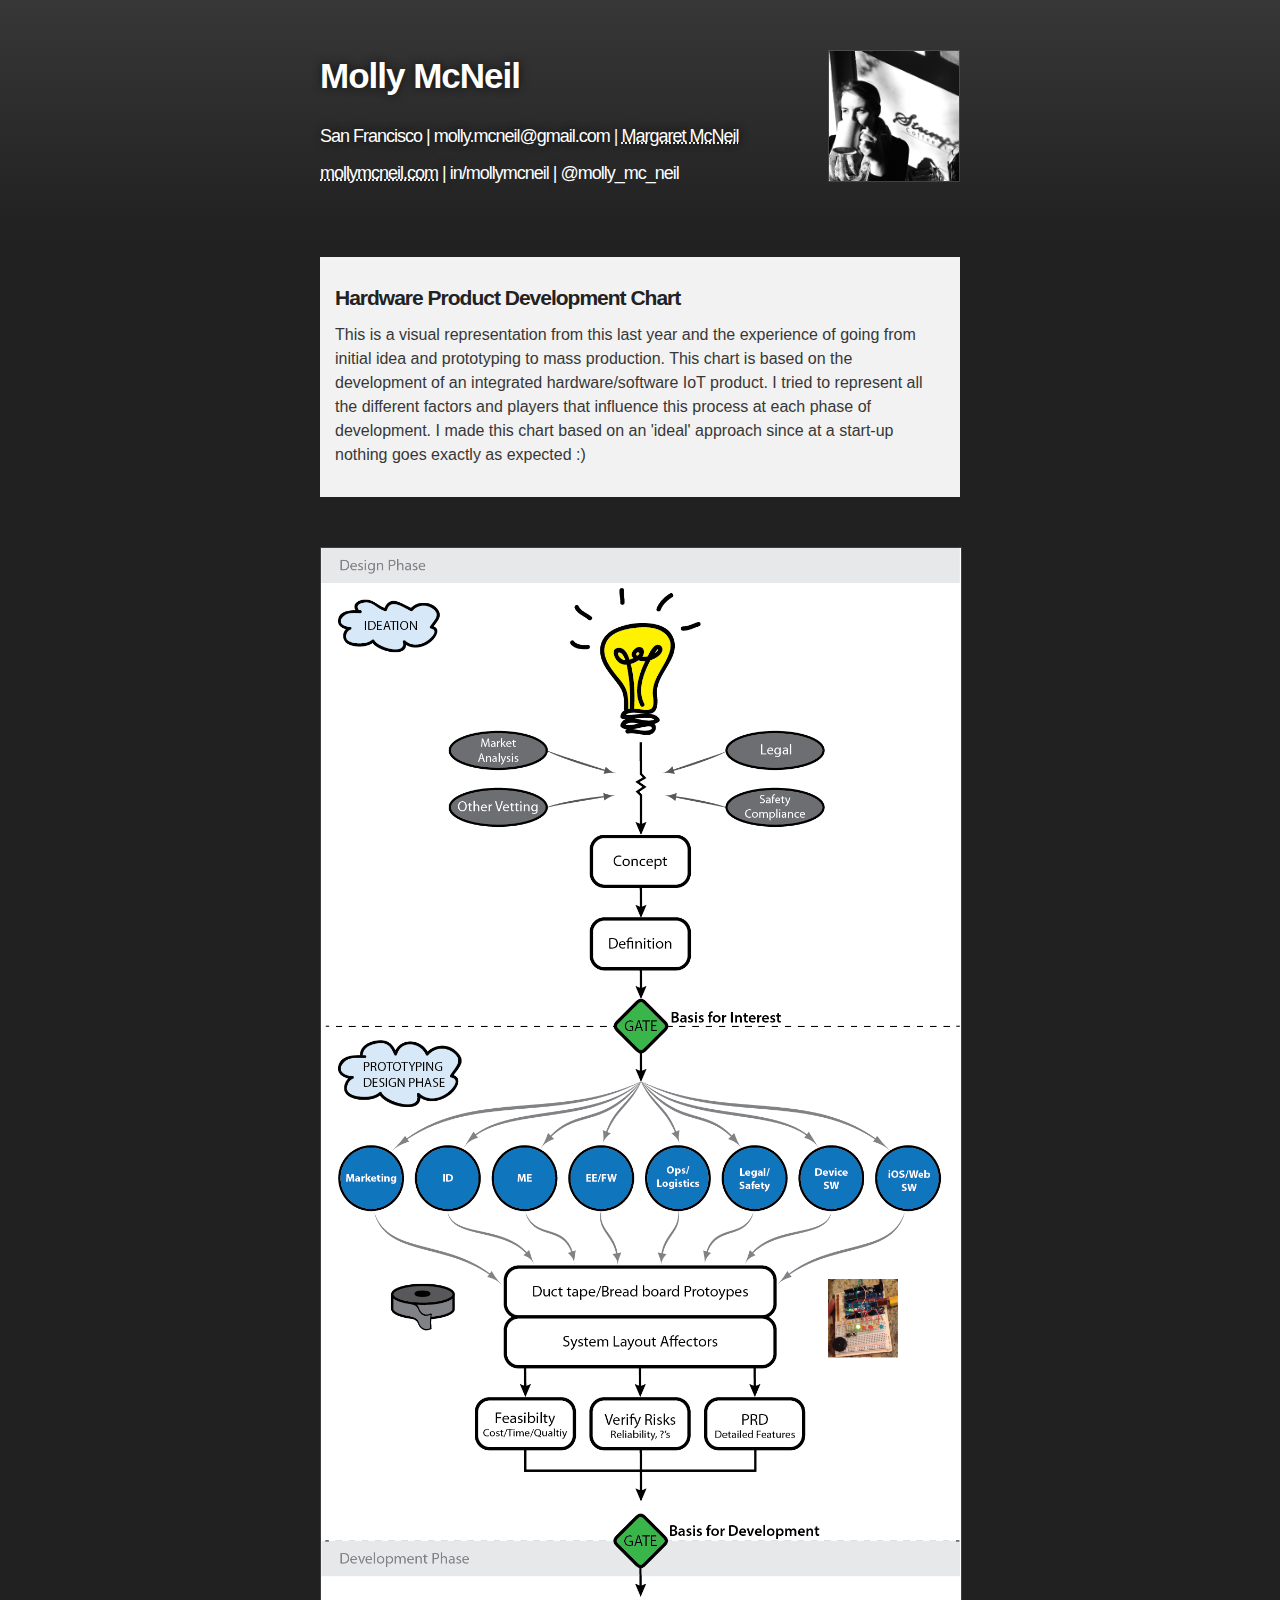
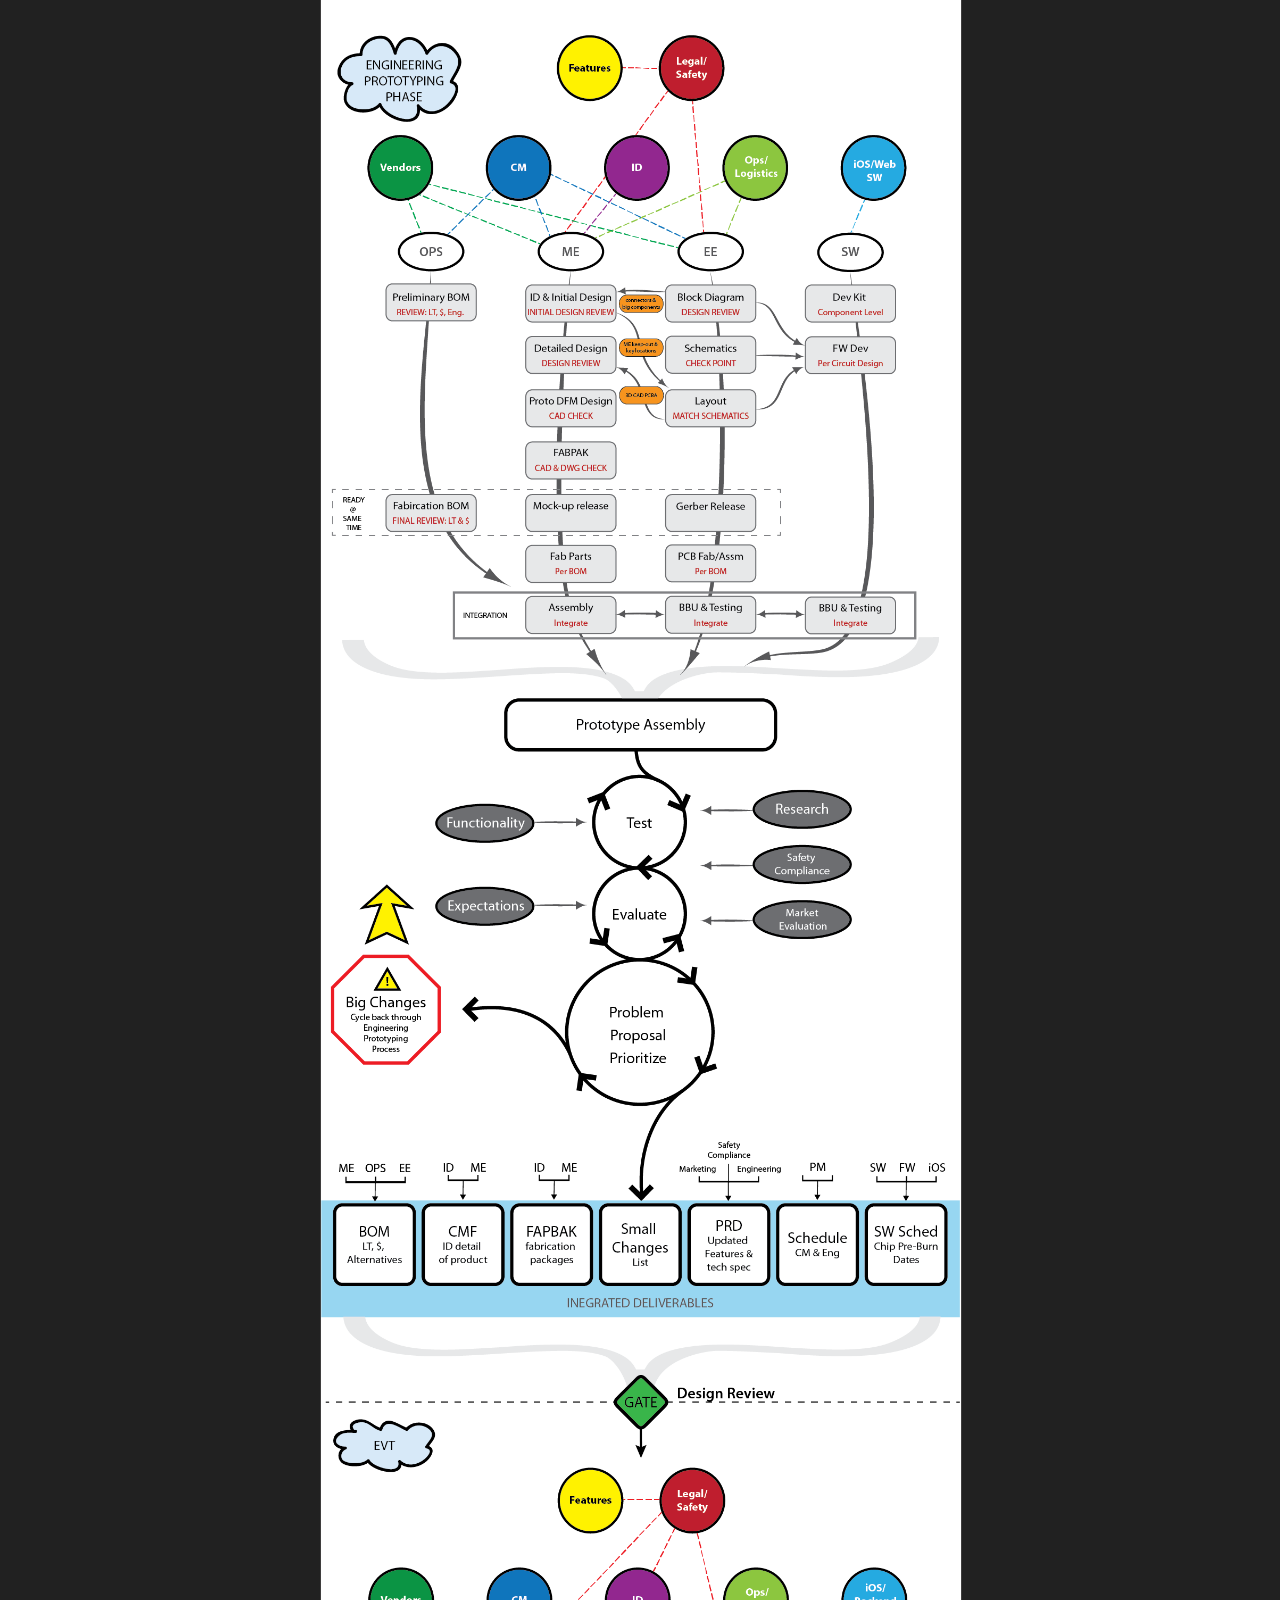
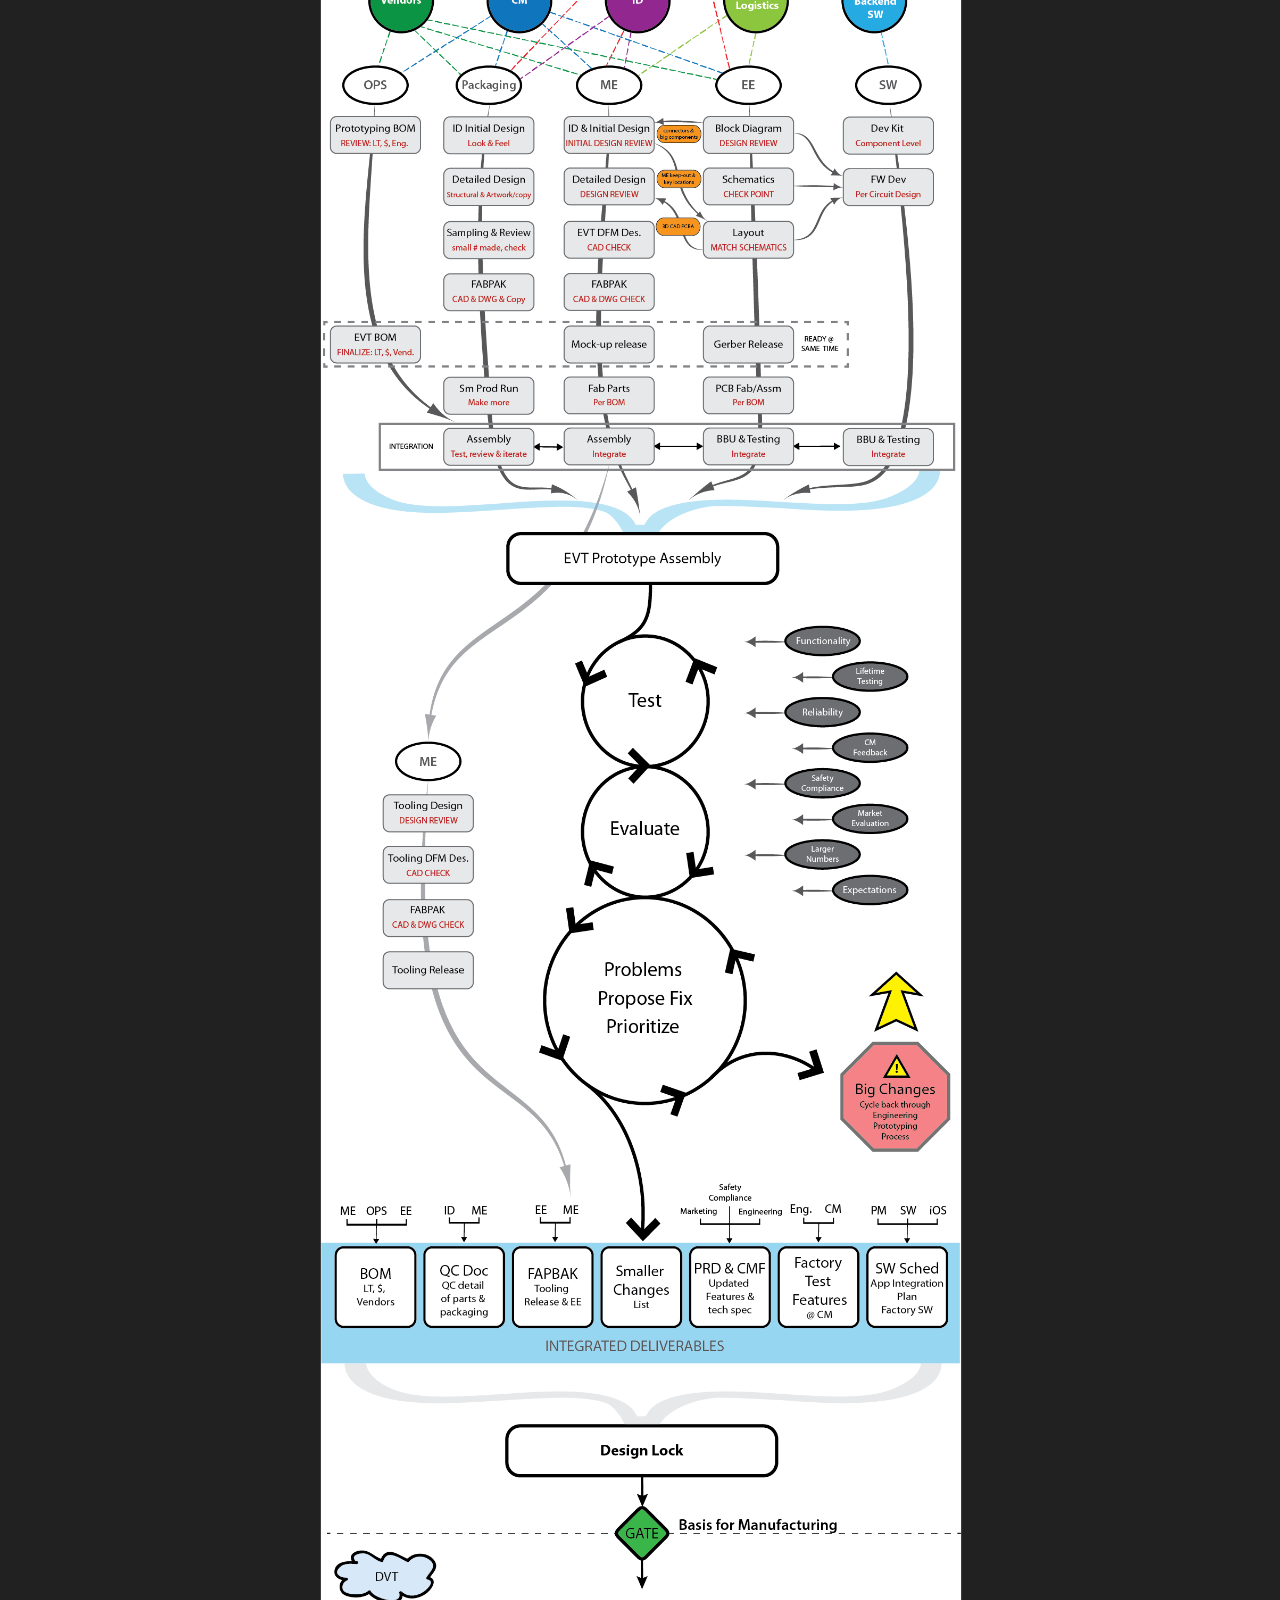
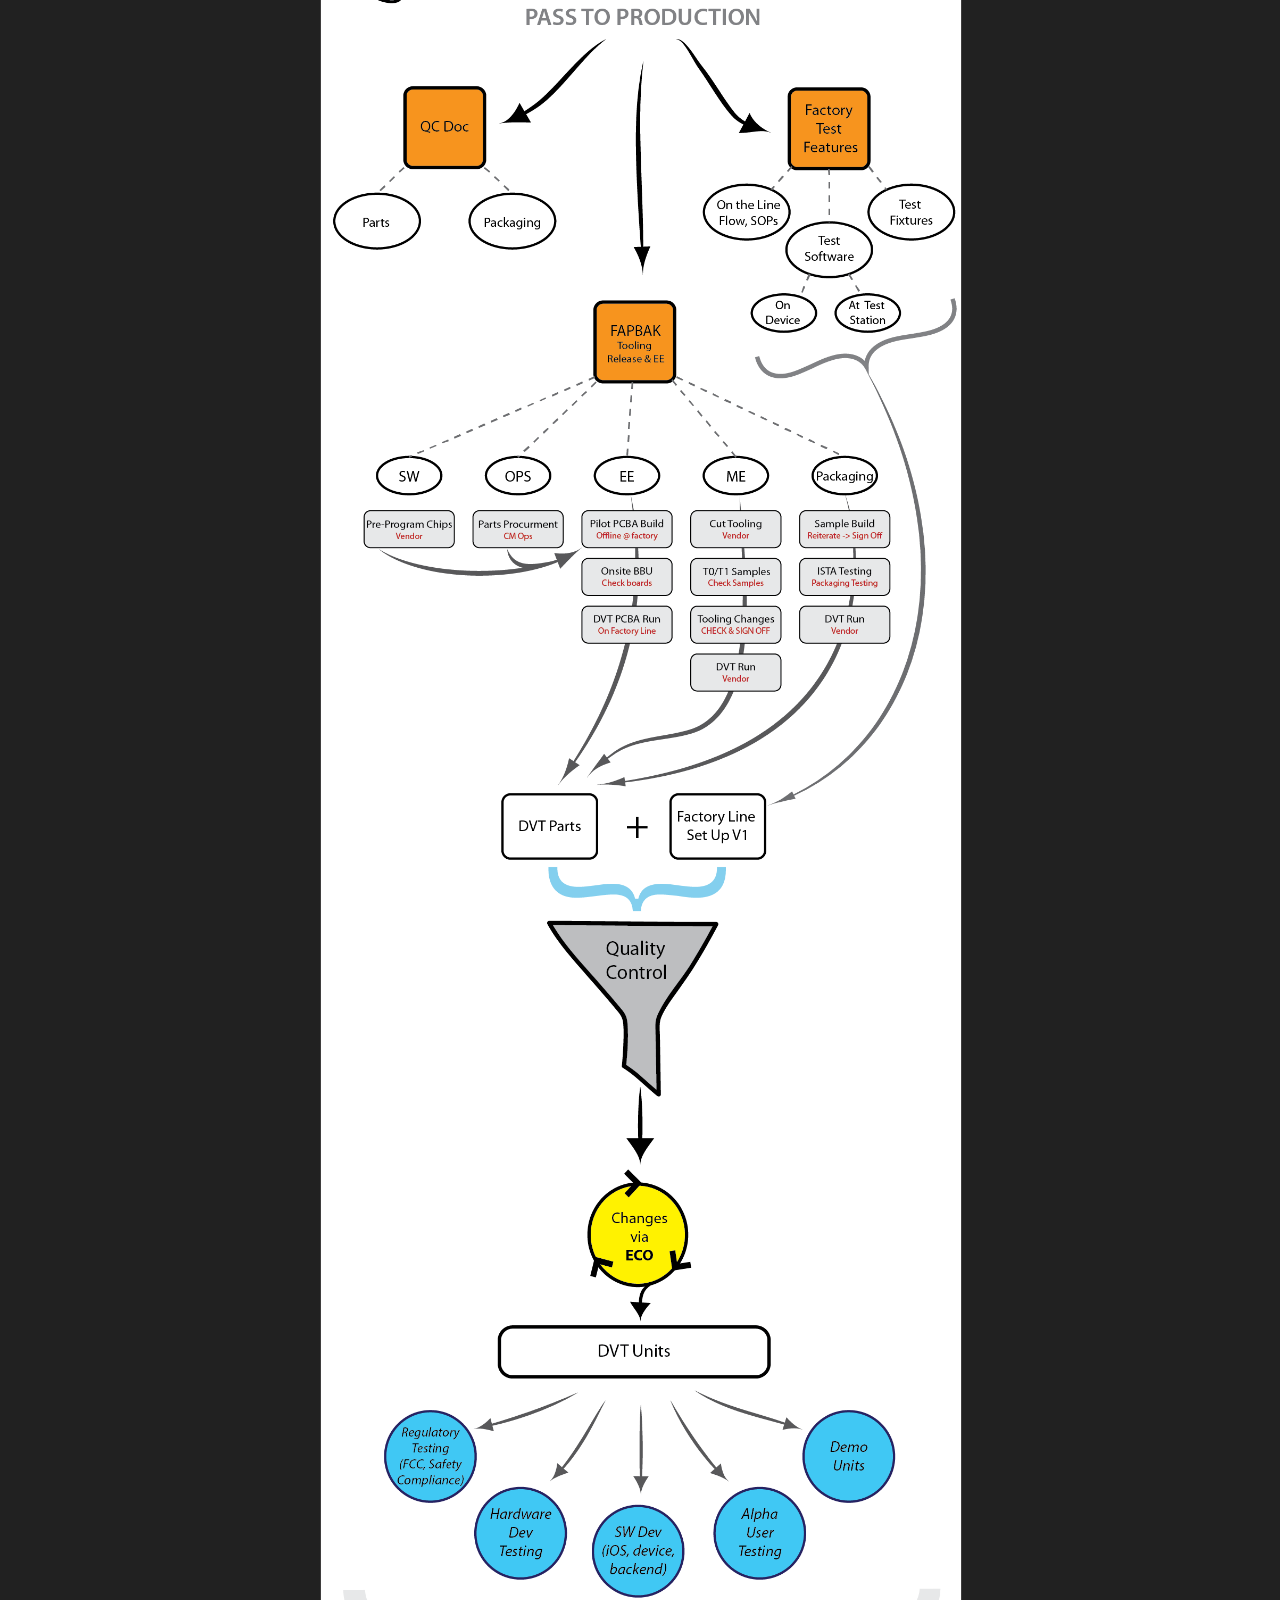
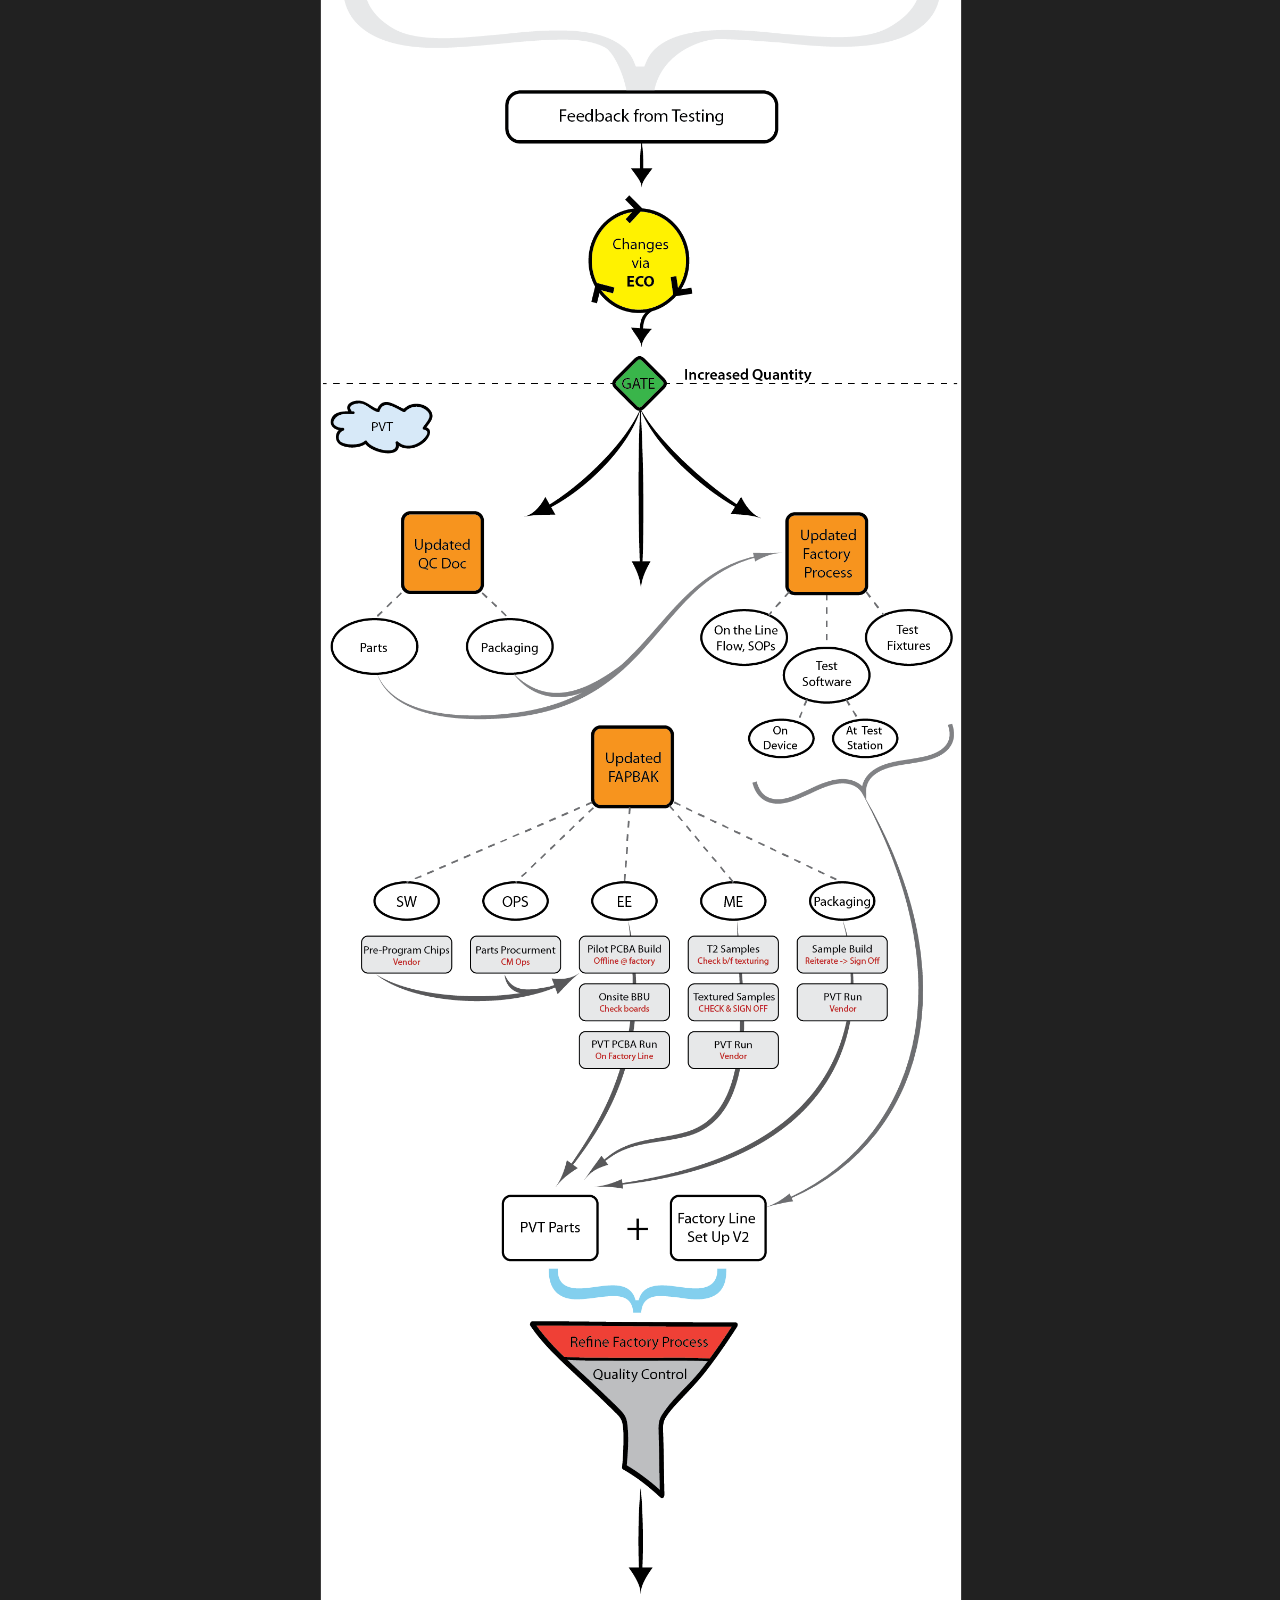
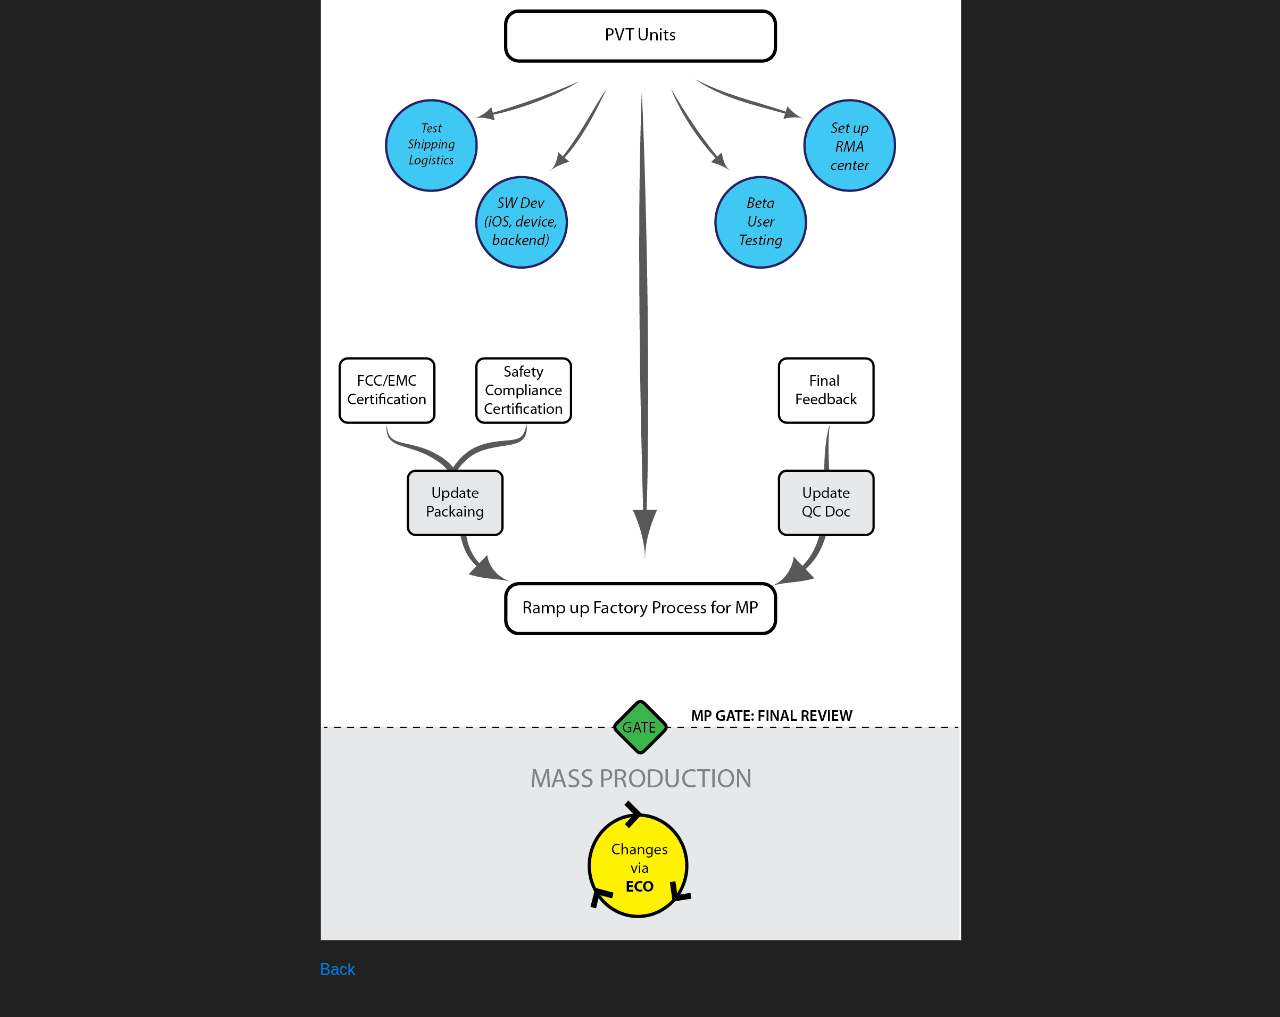
==== flowchart.html @ 9f9ee998 "added flowchart.html" ====
<!DOCTYPE html>
<html>

  <head>
    <meta charset='utf-8'>
    <meta http-equiv="X-UA-Compatible" content="chrome=1">
    <meta name="description" content="Mollymcneil.GitHub.com : My resume">

    <link rel="icon" type="image/ico" href="images/favicon.png"/>

    <link rel="stylesheet" type="text/css" media="screen" href="stylesheets/stylesheet.css">
    <link rel="stylesheet" type="text/css" media="print" href="stylesheets/print.css">

    <title>Molly McNeil</title>
  </head>

  <body>

    <!-- HEADER -->
    <div id="header_wrap" class="outer">
        <header class="inner">
          <img src="images/mollymcneil.png" class=myface height="130">
          <h1 id="project_title">Molly McNeil</h1>
          <h2 id="project_tagline">San Francisco  |  molly.mcneil@gmail.com | <abbr title="Legal Name"> Margaret McNeil</abbr></h2>
          <h2 id="project_tagline" class="secondLine"><abbr title="current page"><a class=headerLinks href="index.html">mollymcneil.com</a></abbr>  | <a class=headerLinks href="https://www.linkedin.com/in/mollymcneil">in/mollymcneil</a> | <a class=headerLinks href="https://twitter.com/Molly_Mc_Neil">@molly_mc_neil</a></h2>

        </header>
    </div>

    <div class=inner>
    	<div class=flowchartintro>
		    <h4>
		    	Hardware Product Development Chart
		    </h4>
		    <p> 
		    	This is a visual representation from this last year and the experience of going from initial idea and prototyping to mass production. This chart is based on the development of an integrated hardware/software IoT product. I tried to represent all the different factors and players that influence this process at each phase of development. I made this chart based on an 'ideal' approach since at a start-up nothing goes exactly as expected :) 
		    </p>
	  	</div>

		
		<img src="images/Hardware_Development_Flow_Chart.png" width="640">
		<p>
			<a class=backbutton href=index.html>Back</a>
		</p>
		
	</div>
	

</body>
</html>
---- stylesheets/stylesheet.css ----
/*******************************************************************************
Slate Theme for GitHub Pages
by Jason Costello, @jsncostello
*******************************************************************************/

@import url(pygment_trac.css);

/*******************************************************************************
MeyerWeb Reset
*******************************************************************************/

html, body, div, span, applet, object, iframe,
h1, h2, h3, h4, h5, h6, p, blockquote, pre,
a, abbr, acronym, address, big, cite, code,
del, dfn, em, img, ins, kbd, q, s, samp,
small, strike, strong, sub, sup, tt, var,
b, u, i, center,
dl, dt, dd, ol, ul, li,
fieldset, form, label, legend,
table, caption, tbody, tfoot, thead, tr, th, td,
article, aside, canvas, details, embed,
figure, figcaption, footer, header, hgroup,
menu, nav, output, ruby, section, summary,
time, mark, audio, video {
  margin: 0;
  padding: 0;
  border: 0;
  font: inherit;
  vertical-align: baseline;
}

/* HTML5 display-role reset for older browsers */
article, aside, details, figcaption, figure,
footer, header, hgroup, menu, nav, section {
  display: block;
}

ol, ul {
  list-style: none;
}

table {
  border-collapse: collapse;
  border-spacing: 0;
}

/*******************************************************************************
Theme Styles
*******************************************************************************/

body {
  box-sizing: border-box;
  color:#373737;
  background: #212121;
  font-size: 16px;
  font-family: 'Myriad Pro', Calibri, Helvetica, Arial, sans-serif;
  line-height: 1.5;
  -webkit-font-smoothing: antialiased;
}

h1, h2, h3, h4, h5, h6 {
  margin: 10px 0;
  font-weight: 700;
  color:#222222;
  font-family: 'Lucida Grande', 'Calibri', Helvetica, Arial, sans-serif;
  letter-spacing: -1px;
}

h1 {
  font-size: 36px;
  font-weight: 700;
}

h2 {
  font-size: 28px;
  background: url('../images/bg_hr.png') repeat-x bottom;

}

h2.secondLine {
  padding-bottom: 10px;
}


h3 {
  font-size: 24px;
  color: rgba(34, 34, 34, 0.6);
  padding-bottom: 10px;
  margin-left: -15px;
}

h4 {
  font-size: 21px;
}

h5 {
  font-size: 14px;
}

h6 {
  font-size: 16px;
}

img.myface {
  float:right;
}

p {
  margin: 10px 0 15px 0;
}

p.backbutton {
  text-align: right;
  

}

p.intro {
  margin: 1.8em 3.4em 3em 1em;
  color: black;

}

footer p {
  color: #f2f2f2;
}

a {
  text-decoration: none;
  color: #007edf;
  text-shadow: none;

  transition: color 0.5s ease;
  transition: text-shadow 0.5s ease;
  -webkit-transition: color 0.5s ease;
  -webkit-transition: text-shadow 0.5s ease;
  -moz-transition: color 0.5s ease;
  -moz-transition: text-shadow 0.5s ease;
  -o-transition: color 0.5s ease;
  -o-transition: text-shadow 0.5s ease;
  -ms-transition: color 0.5s ease;
  -ms-transition: text-shadow 0.5s ease;
}

a:hover, a:focus {text-decoration: underline;}

a.headerLinks {
  color: #fff;
}

em {
  font-style: italic;
}

strong {
  font-weight: bold;
}

img {
  position: relative;
  margin: 0 auto;
  max-width: 739px;
  border: 1px solid rgba(163, 161, 161, 0.23);
}

p img {
  display: inline;
  margin: 0;
  padding: 0;
  vertical-align: middle;
  text-align: center;
  border: none;
}

pre, code {
  width: 100%;
  color: #222;
  background-color: #fff;

  font-family: Monaco, "Bitstream Vera Sans Mono", "Lucida Console", Terminal, monospace;
  font-size: 14px;

  border-radius: 2px;
  -moz-border-radius: 2px;
  -webkit-border-radius: 2px;
}

pre {
  width: 100%;
  padding: 10px;
  box-shadow: 0 0 10px rgba(0,0,0,.1);
  overflow: auto;
}

code {
  padding: 3px;
  margin: 0 3px;
  box-shadow: 0 0 10px rgba(0,0,0,.1);
}

pre code {
  display: block;
  box-shadow: none;
}

blockquote {
  color: #666;
  margin-bottom: 20px;
  padding: 0 0 0 20px;
  border-left: 3px solid #bbb;
}


ul, ol, dl {
  margin-bottom: 15px
}

ul {
  list-style-position: inside;
  list-style: disc;
  padding-left: 20px;
}

ol {
  list-style-position: inside;
  list-style: decimal;
  padding-left: 20px;
}

dl dt {
  font-weight: bold;
}

dl dd {
  padding-left: 20px;
  font-style: italic;
}

dl p {
  padding-left: 20px;
  font-style: italic;
}

hr {
  height: 1px;
  margin-bottom: 5px;
  border: none;
  background: url('../images/bg_hr.png') repeat-x center;
}

table {
  border: 1px solid #373737;
  margin-bottom: 20px;
  text-align: left;
 }

th {
  font-family: 'Lucida Grande', 'Helvetica Neue', Helvetica, Arial, sans-serif;
  padding: 10px;
  background: #373737;
  color: #fff;
 }

td {
  padding: 10px;
  border: 1px solid #373737;
 }

form {
  background: #f2f2f2;
  padding: 20px;
}

/*******************************************************************************
Full-Width Styles
*******************************************************************************/

.outer {
  width: 100%;
}

.inner {
  position: relative;
  max-width: 640px;
  padding: 20px 10px;
  margin: 0 auto;
}

.flowchartintro {
  background-color: #f2f2f2;
  padding: 15px;
  margin-bottom: 50px;
}

#forkme_banner {
  display: block;
  position: absolute;
  top:0;
  right: 10px;
  z-index: 10;
  padding: 10px 50px 10px 10px;
  color: #fff;
  background: url('../images/blacktocat.png') #0090ff no-repeat 95% 50%;
  font-weight: 700;
  box-shadow: 0 0 10px rgba(0,0,0,.5);
  border-bottom-left-radius: 2px;
  border-bottom-right-radius: 2px;
}

#header_wrap {
  background: #212121;
  background: -moz-linear-gradient(top, #373737, #212121);
  background: -webkit-linear-gradient(top, #373737, #212121);
  background: -ms-linear-gradient(top, #373737, #212121);
  background: -o-linear-gradient(top, #373737, #212121);
  background: linear-gradient(top, #373737, #212121);
}

#header_wrap .inner {
  padding: 50px 10px 30px 10px;
}

#project_title {
  margin: 0;
  color: #fff;
  font-size: 35px;
  font-weight: 700;
  text-shadow: #111 0px 0px 10px;
  padding-bottom: 10px;
}

#project_tagline {
  color: #fff;
  font-size: 18px;
  font-weight: 300;
  background: none;
  text-shadow: #111 0px 0px 10px;
}

#downloads {
  position: absolute;
  width: 210px;
  z-index: 10;
  bottom: -40px;
  right: 0;
  height: 70px;
  background: url('../images/icon_download.png') no-repeat 0% 90%;
}

.zip_download_link {
  display: block;
  float: right;
  width: 90px;
  height:70px;
  text-indent: -5000px;
  overflow: hidden;
  background: url(../images/sprite_download.png) no-repeat bottom left;
}

.tar_download_link {
  display: block;
  float: right;
  width: 90px;
  height:70px;
  text-indent: -5000px;
  overflow: hidden;
  background: url(../images/sprite_download.png) no-repeat bottom right;
  margin-left: 10px;
}

.zip_download_link:hover {
  background: url(../images/sprite_download.png) no-repeat top left;
}

.tar_download_link:hover {
  background: url(../images/sprite_download.png) no-repeat top right;
}

#main_content_wrap {
  background: #f2f2f2;
  border-top: 1px solid #111;
  border-bottom: 1px solid #111;
}

#main_content {
  padding-top: 40px;
}

#footer_wrap {
  background: #212121;
}



/*******************************************************************************
Small Device Styles
*******************************************************************************/

@media screen and (max-width: 480px) {
  body {
    font-size:14px;
  }

  #downloads {
    display: none;
  }

  .inner {
    min-width: 320px;
    max-width: 480px;
  }

  #project_title {
  font-size: 32px;
  }

  h1 {
    font-size: 28px;
  }

  h2 {
    font-size: 24px;
  }

  h3 {
    font-size: 21px;
  }

  h4 {
    font-size: 18px;
  }

  h5 {
    font-size: 13px;
  }

  h6 {
    font-size: 12px;
  }

  code, pre {
    min-width: 320px;
    max-width: 480px;
    font-size: 11px;
  }

}
---- stylesheets/print.css ----
/*******************************************************************************
Slate Theme for GitHub Pages
by Jason Costello, @jsncostello
*******************************************************************************/


/*******************************************************************************
MeyerWeb Reset
*******************************************************************************/

html, body, div, span, applet, object, iframe,
h1, h2, h3, h4, h5, h6, p, blockquote, pre,
a, abbr, acronym, address, big, cite, code,
del, dfn, em, img, ins, kbd, q, s, samp,
small, strike, strong, sub, sup, tt, var,
b, u, i, center,
dl, dt, dd, ol, ul, li,
fieldset, form, label, legend,
table, caption, tbody, tfoot, thead, tr, th, td,
article, aside, canvas, details, embed,
figure, figcaption, footer, header, hgroup,
menu, nav, output, ruby, section, summary,
time, mark, audio, video {
  margin: 0;
  padding: 0;
  border: 0;
  font: inherit;
  vertical-align: baseline;
}

/* HTML5 display-role reset for older browsers */
article, aside, details, figcaption, figure,
footer, header, hgroup, menu, nav, section {
  display: block;
}

ol, ul {
  list-style: none;
}

table {
  border-collapse: collapse;
  border-spacing: 0;
}

/*******************************************************************************
Theme Styles
*******************************************************************************/

body {
  box-sizing: border-box;
  color: black;
  font-size: 16px;
  font-family: 'Myriad Pro', Calibri, Helvetica, Arial, sans-serif;
  line-height: 1.5;
  -webkit-font-smoothing: antialiased;
}

h1, h2, h3, h4, h5, h6 {
  margin: 10px 0;
  font-weight: 700;
  color:#222222;
  font-family: 'Lucida Grande', 'Calibri', Helvetica, Arial, sans-serif;
  letter-spacing: -1px;
}

h1 {
  font-size: 36px;
  font-weight: 700;
}

h2 {
  padding-bottom: 0px;
  font-size: 17px;
  margin: 0px 0px;
}

h3 {
  font-size: 18px;
  color: rgba(34, 34, 34, 1);
  padding-bottom: 10px;
  margin-left: -15px;
  text-decoration: underline;
}

h4 {
  font-size: 15px;
}

h5 {
  font-size: 14px;
}

h6 {
  font-size: 16px;
}

p {
  margin: 10px 0 15px 0;
}

p.intro {
  color: black;
  margin: 0px 0px;

}

footer p {
  color: black;
}

a {
  text-decoration: underline;
  text-shadow: none;
  color: black;
}

a:hover, a:focus {text-decoration: underline;}

footer a {
  color: black;
  text-decoration: underline;
}

em {
  font-style: italic;
}

strong {
  font-weight: bold;
}

img {
  position: relative;
  margin: 0 auto;
  max-width: 739px;
  padding: 5px;
  margin: 10px 0 10px 0;

  box-shadow: 0 0 5px #ebebeb;
  -webkit-box-shadow: 0 0 5px #ebebeb;
  -moz-box-shadow: 0 0 5px #ebebeb;
  -o-box-shadow: 0 0 5px #ebebeb;
  -ms-box-shadow: 0 0 5px #ebebeb;
}

img.myface {
  display:none;
}

p img {
  display: inline;
  margin: 0;
  padding: 0;
  vertical-align: middle;
  text-align: center;
  border: none;
}

pre, code {
  width: 100%;
  color: black;
  background-color: #fff;

  font-family: Monaco, "Bitstream Vera Sans Mono", "Lucida Console", Terminal, monospace;
  font-size: 14px;

  border-radius: 2px;
  -moz-border-radius: 2px;
  -webkit-border-radius: 2px;
}

pre {
  width: 100%;
  padding: 10px;
  box-shadow: 0 0 10px rgba(0,0,0,.1);
  overflow: auto;
}

code {
  padding: 3px;
  margin: 0 3px;
  box-shadow: 0 0 10px rgba(0,0,0,.1);
}

pre code {
  display: block;
  box-shadow: none;
}

blockquote {
  color: #666;
  margin-bottom: 20px;
  padding: 0 0 0 20px;
  border-left: 3px solid #bbb;
}


ul, ol, dl {
  margin-bottom: 15px
}

ul {
  list-style-position: inside;
  list-style: disc;
  padding-left: 20px;
}

ol {
  list-style-position: inside;
  list-style: decimal;
  padding-left: 20px;
}

dl dt {
  font-weight: bold;
}

dl dd {
  padding-left: 20px;
  font-style: italic;
}

dl p {
  padding-left: 20px;
  font-style: italic;
}

hr {
  height: 1px;
  margin-bottom: 5px;
  border: none;
}

table {
  border: 1px solid #373737;
  margin-bottom: 20px;
  text-align: left;
 }

th {
  font-family: 'Lucida Grande', 'Helvetica Neue', Helvetica, Arial, sans-serif;
  padding: 10px;
  color: #fff;
 }

td {
  padding: 10px;
  border: 1px solid #373737;
 }

form {
  padding: 20px;
}

a#forkme_banner {
	display: none;
}

/*******************************************************************************
Full-Width Styles
*******************************************************************************/

.outer {
  width: 100%;
}

.inner {
  position: relative;
  max-width: 640px;
  padding: 20px 10px;
  margin: 0 auto;
}


#header_wrap .inner {
  padding: 0px 10px 0px 10px;
}

#project_title {
  margin: 0;
  font-size: 35px;
  font-weight: 700;
}

#project_tagline {
  font-size: 13px;
  font-weight: 300;
  background: none;
}

#downloads {
  position: absolute;
  width: 210px;
  z-index: 10;
  bottom: -40px;
  right: 0;
  height: 70px;
}

.zip_download_link {
  display: block;
  float: right;
  width: 90px;
  height:70px;
  text-indent: -5000px;
  overflow: hidden;
}

.tar_download_link {
  display: block;
  float: right;
  width: 90px;
  height:70px;
  text-indent: -5000px;
  overflow: hidden;
  margin-left: 10px;
}



#main_content {
  padding-top: 40px;
}

footer.inner{
	display:none;

}



/*******************************************************************************
Small Device Styles
*******************************************************************************/

@media screen and (max-width: 480px) {
  body {
    font-size:14px;
  }

  #downloads {
    display: none;
  }

  .inner {
    min-width: 320px;
    max-width: 480px;
  }

  #project_title {
  font-size: 32px;
  }

  h1 {
    font-size: 28px;
  }

  h2 {
    font-size: 24px;
  }

  h3 {
    font-size: 21px;
  }

  h4 {
    font-size: 18px;
  }

  h5 {
    font-size: 13px;
  }

  h6 {
    font-size: 12px;
  }

  code, pre {
    min-width: 320px;
    max-width: 480px;
    font-size: 11px;
  }

}
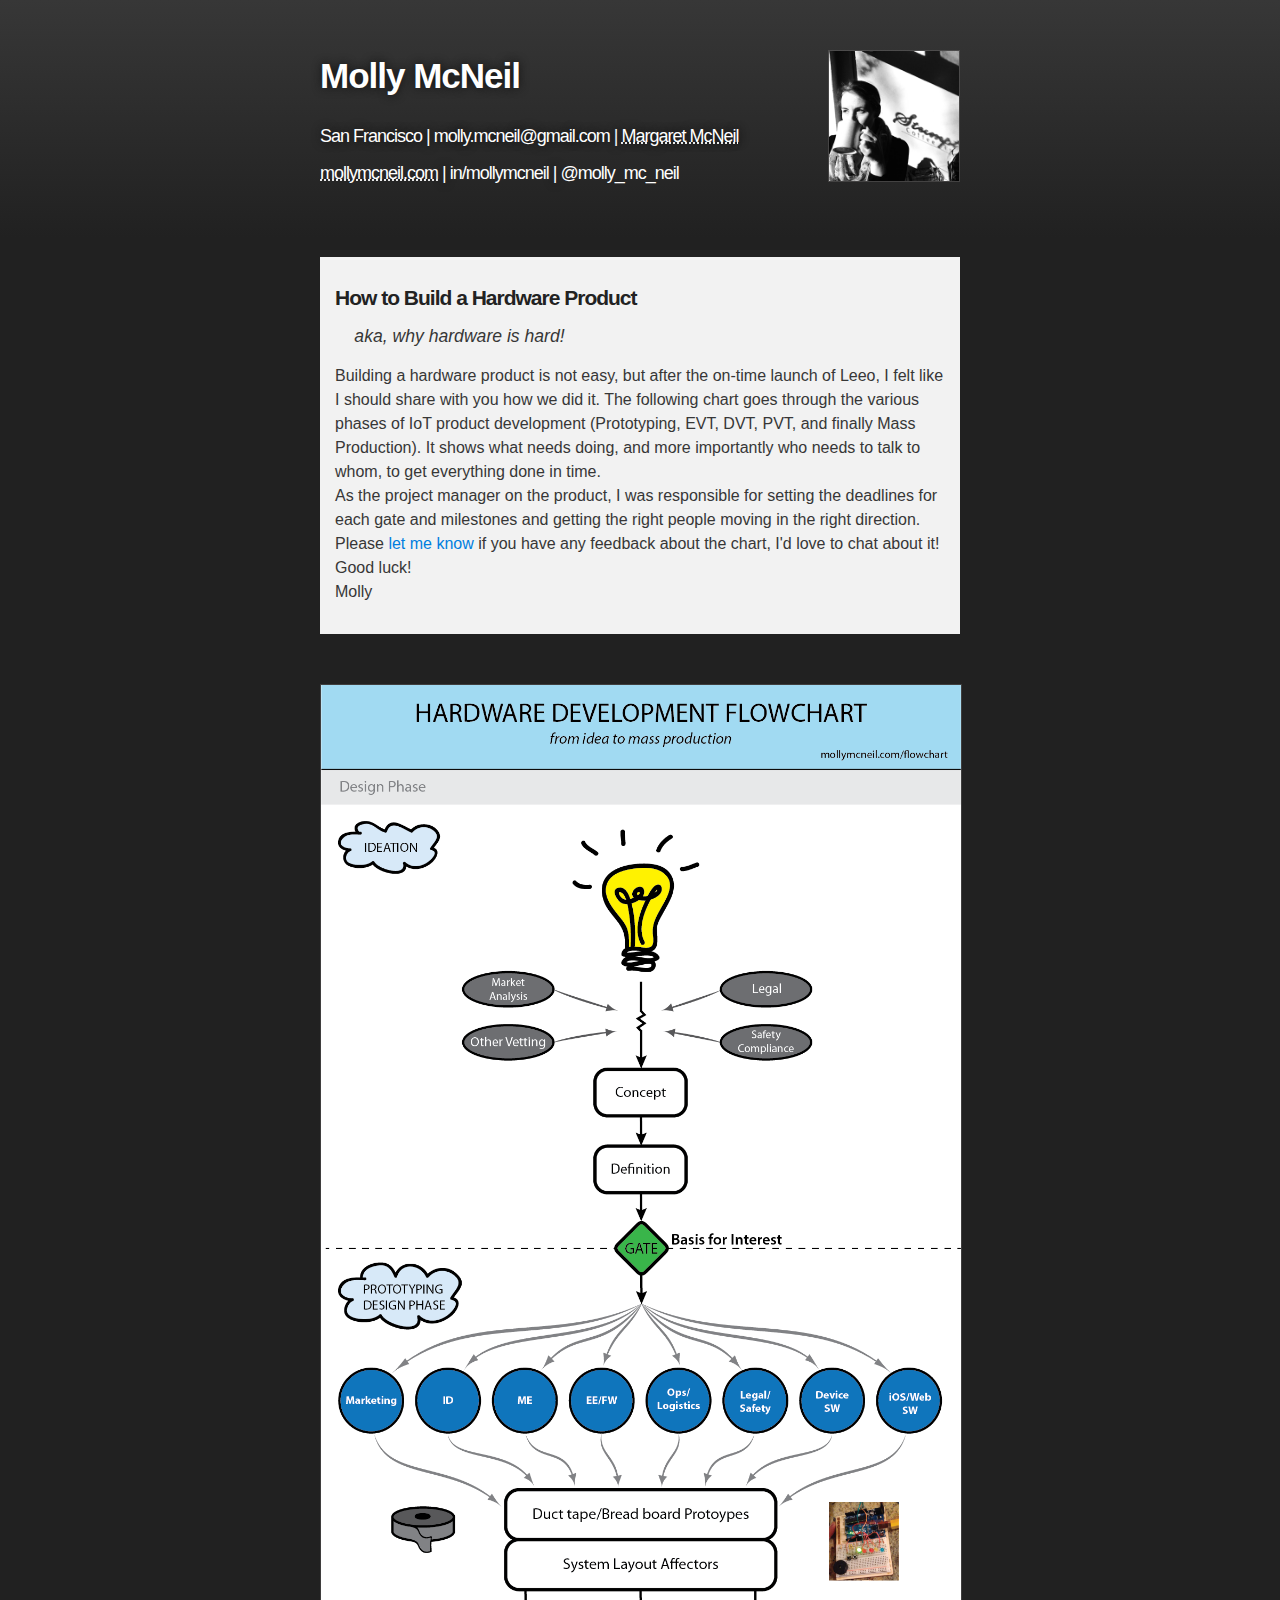
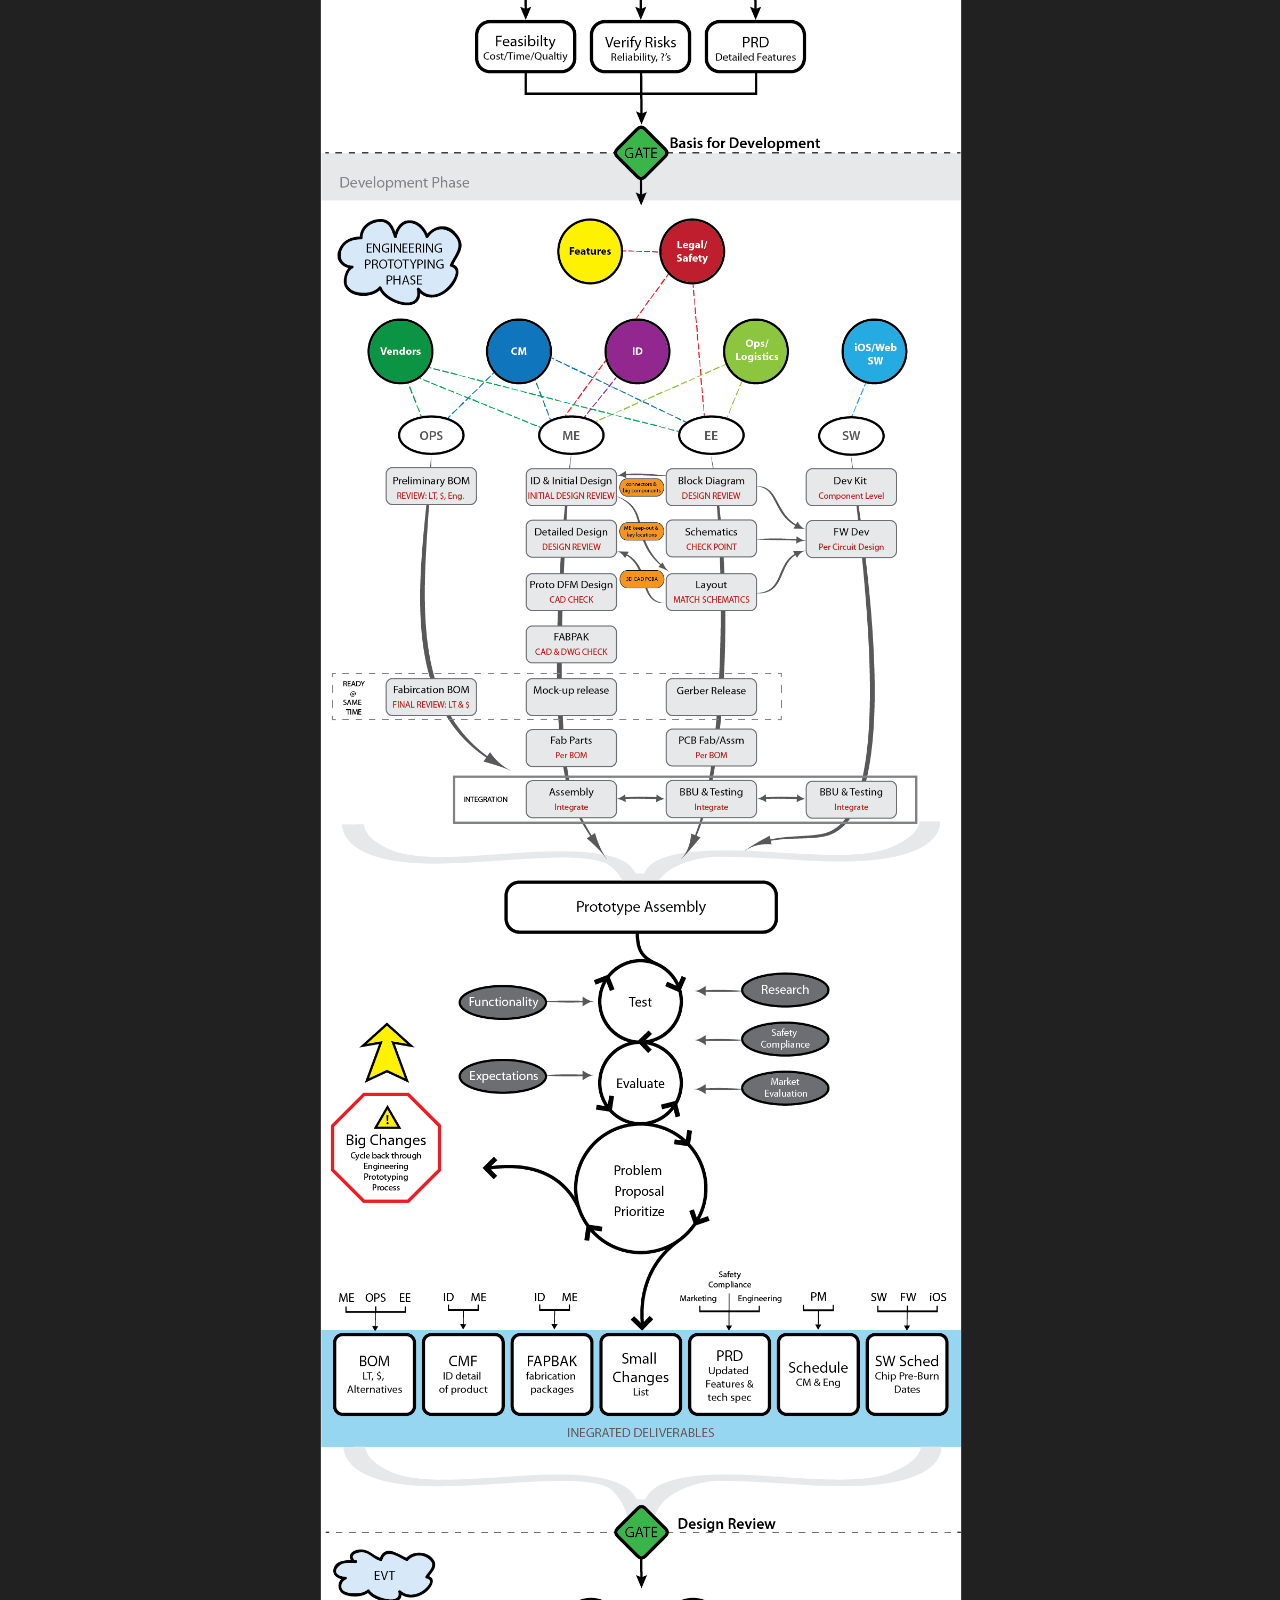
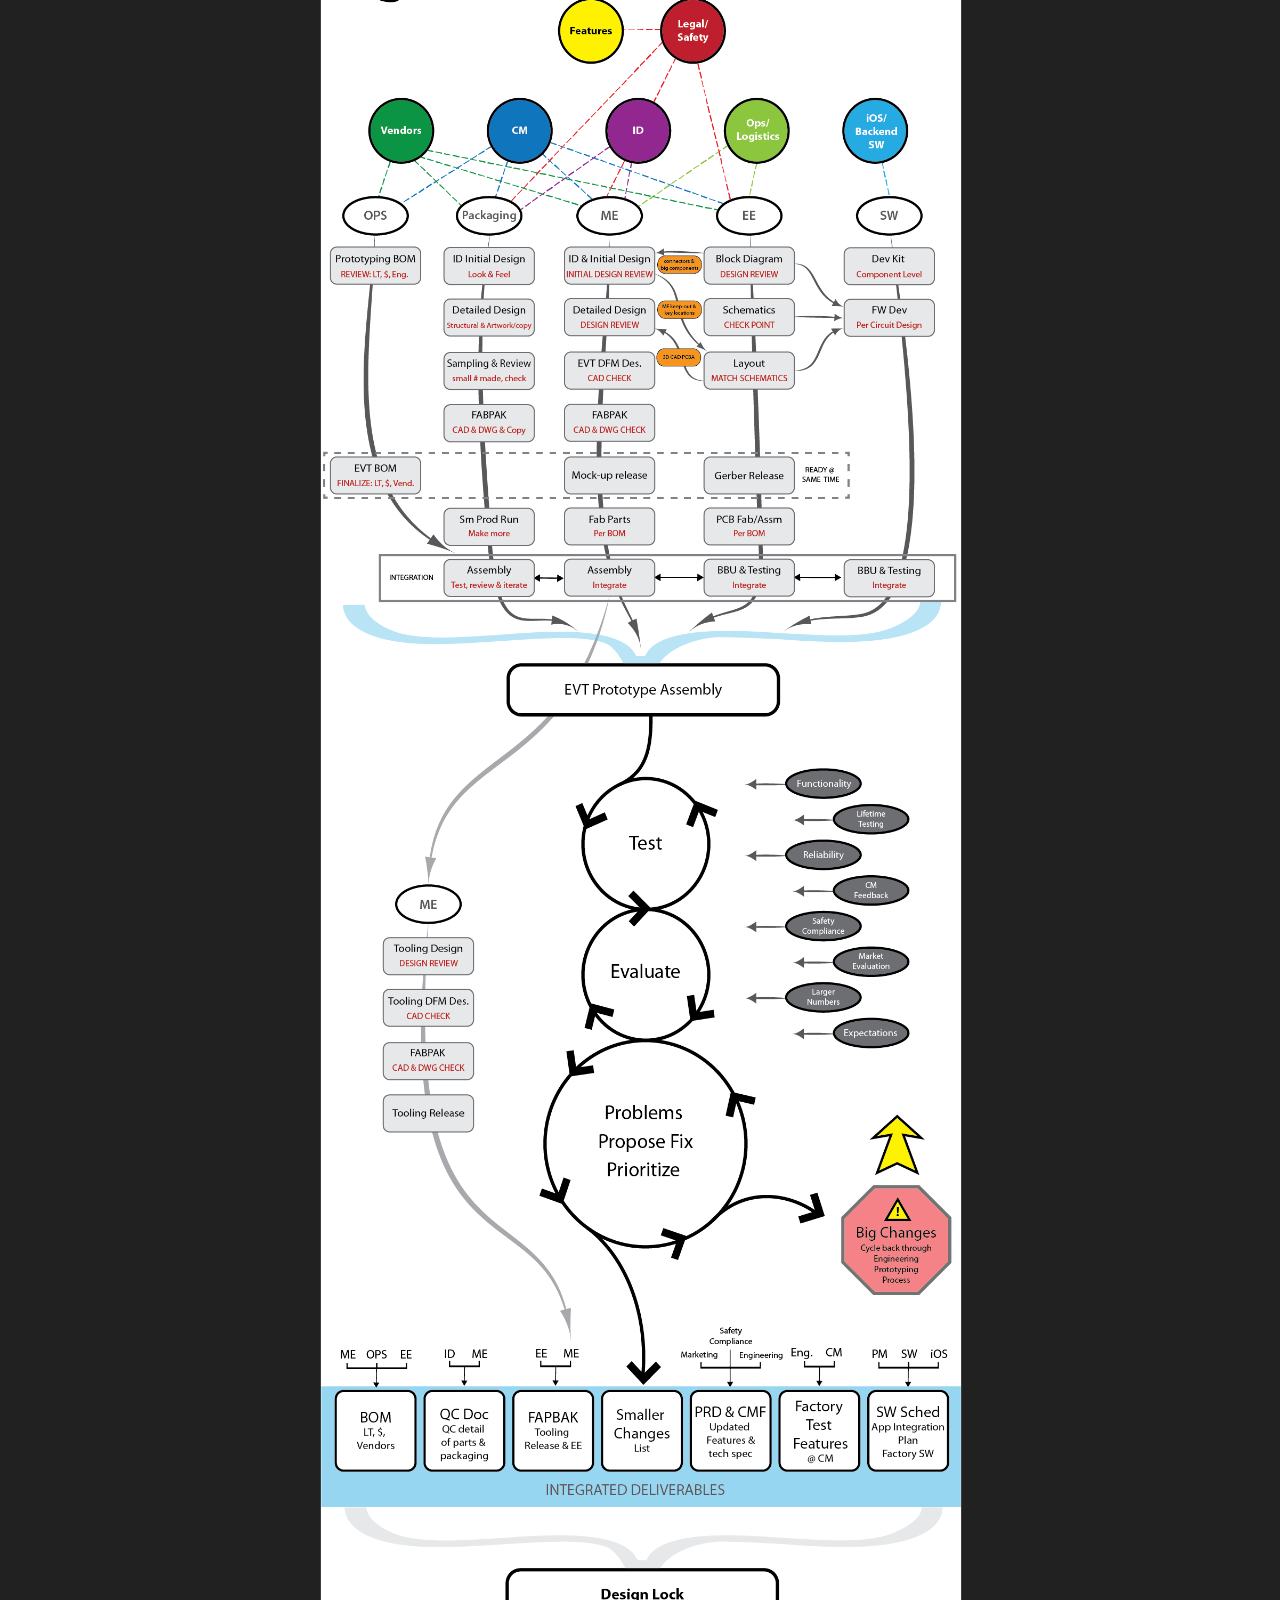
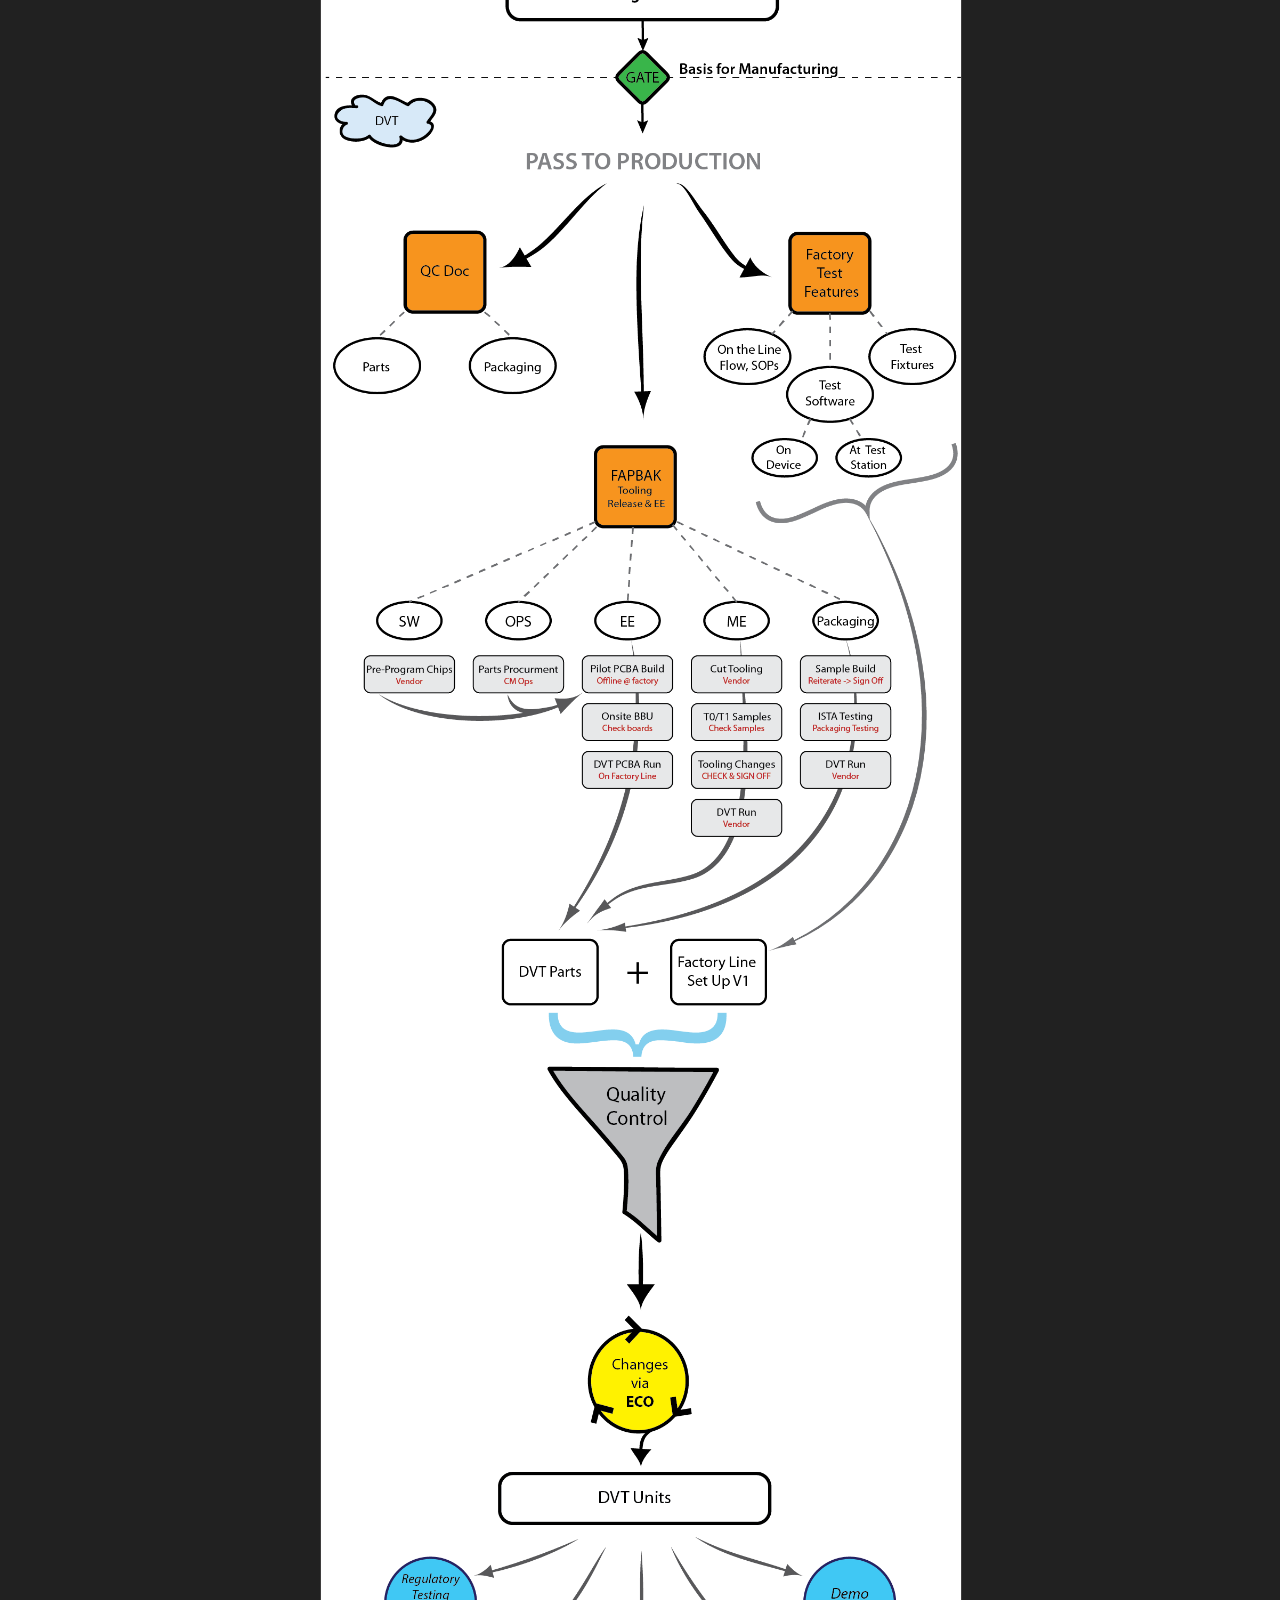
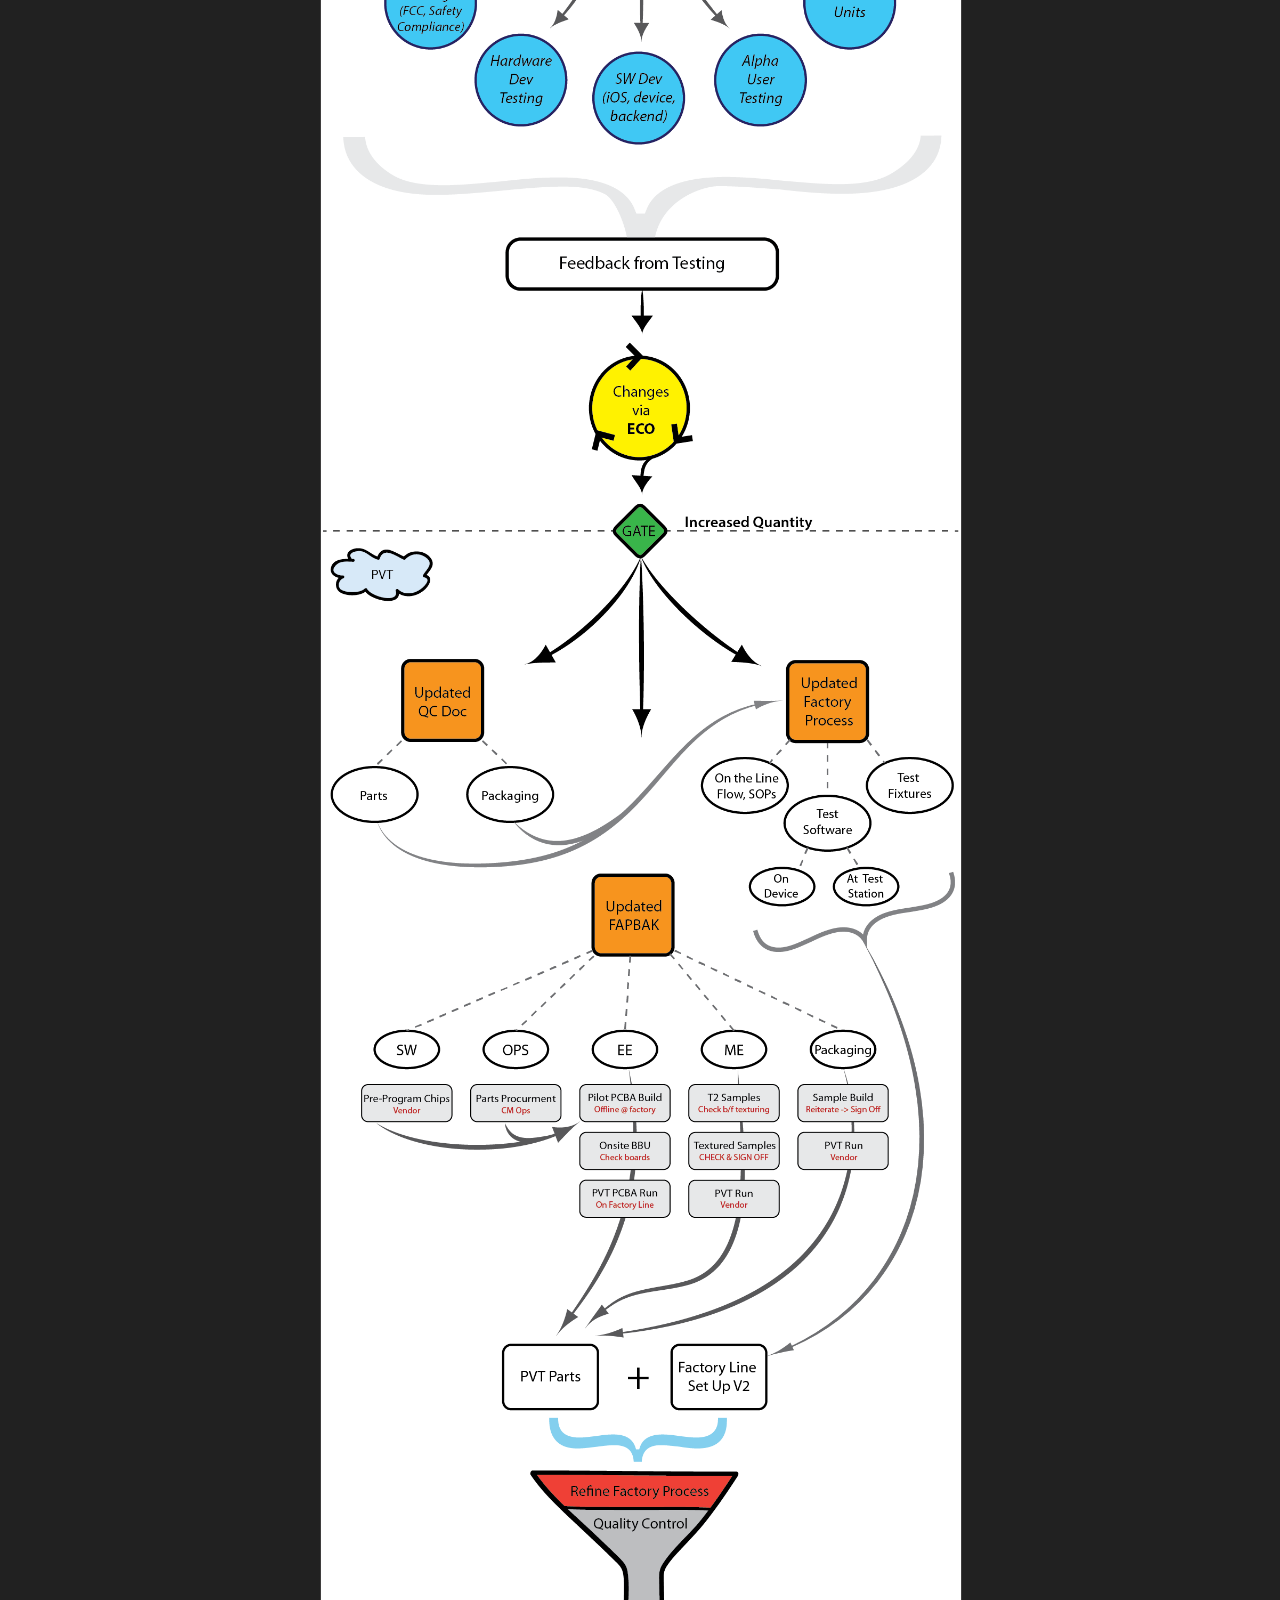
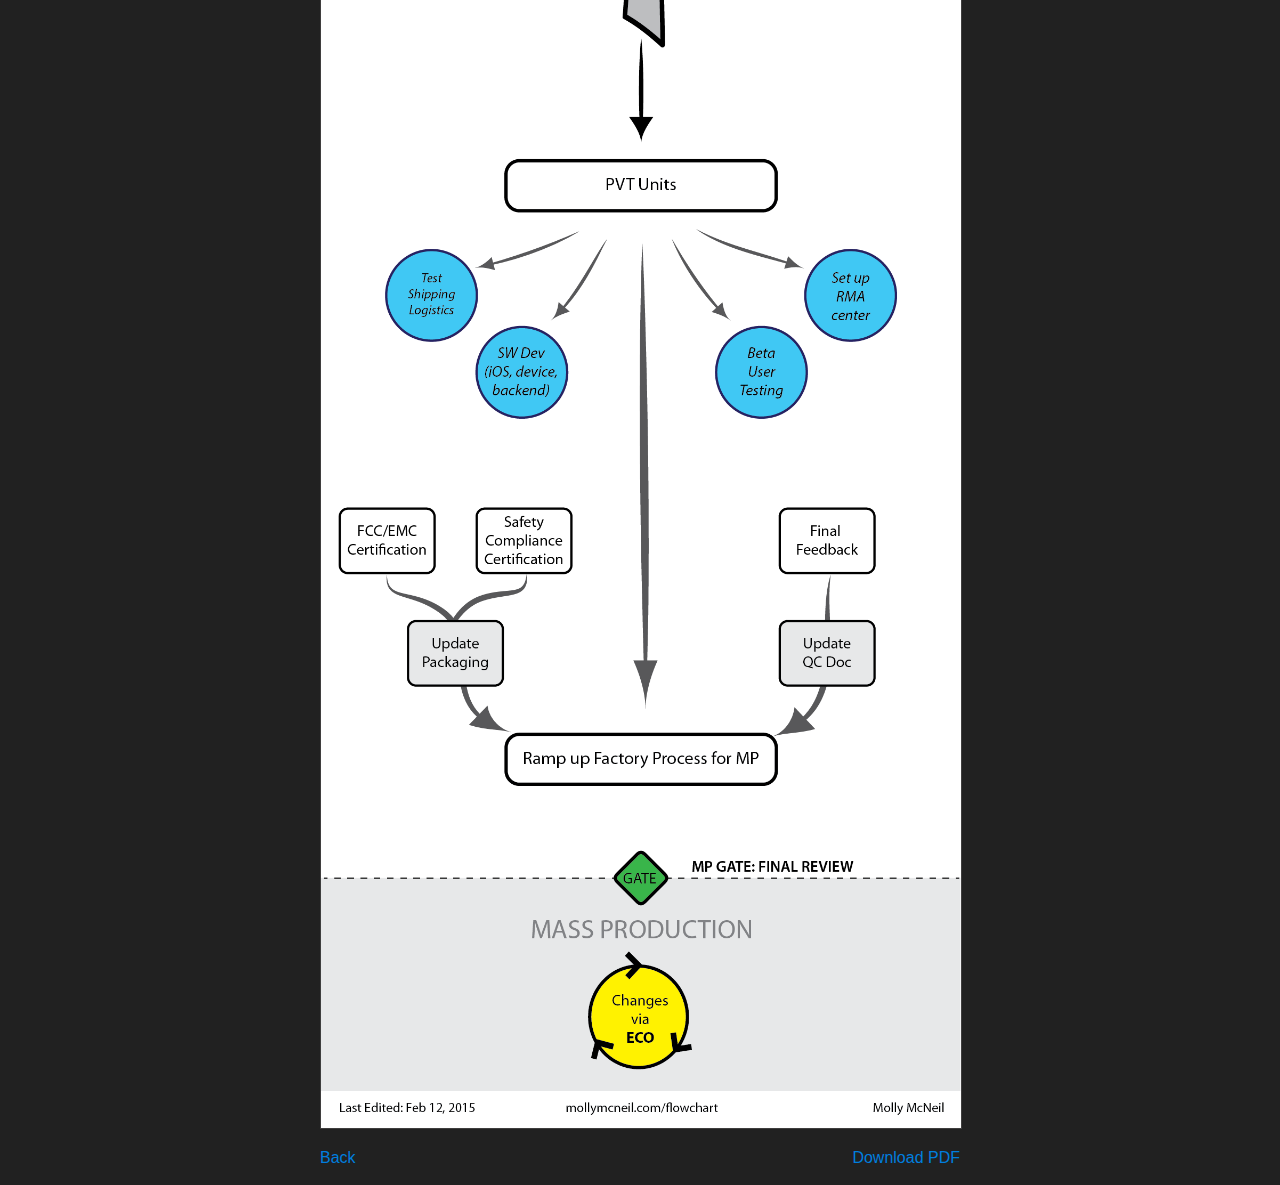
==== commit 4a438b6a: "edited image for flowshart" ====
--- a/flowchart.html
+++ b/flowchart.html
@@ -30,18 +30,33 @@
     <div class=inner>
     	<div class=flowchartintro>
 		    <h4>
-		    	Hardware Product Development Chart
+		    	How to Build a Hardware Product
 		    </h4>
+        <p class=subtitle>
+          <em>
+          aka, why hardware is hard!
+          </em>
+        </p>
 		    <p> 
-		    	This is a visual representation from this last year and the experience of going from initial idea and prototyping to mass production. This chart is based on the development of an integrated hardware/software IoT product. I tried to represent all the different factors and players that influence this process at each phase of development. I made this chart based on an 'ideal' approach since at a start-up nothing goes exactly as expected :) 
+		    	Building a hardware product is not easy, but after the on-time launch of Leeo, I felt like I should share with you how we did it. The following chart goes through the various phases of IoT product development (Prototyping, EVT, DVT, PVT, and finally Mass Production). It shows what needs doing, and more importantly who needs to talk to whom, to get everything done in time.
+          <br>
+          As the project manager on the product, I was responsible for setting the deadlines for each gate and milestones and getting the right people moving in the right direction. Please <a href="https://twitter.com/Molly_Mc_Neil">let me know</a> if you have any feedback about the chart, I'd love to chat about it!
+          <br>
+          Good luck!
+          <br>
+          Molly
 		    </p>
 	  	</div>
 
 		
-		<img src="images/Hardware_Development_Flow_Chart.png" width="640">
-		<p>
-			<a class=backbutton href=index.html>Back</a>
+		<img src="images/Hardware_Development_Flowchart.png" width="640">
+		<p style="float:left">
+			<a class=backbutton href="/">Back</a>
 		</p>
+
+    <p style="float:right">
+      <a href="/images/Hardware_Development_Flowchart.pdf" download>Download PDF<a>
+    </p>
 		
 	</div>
 	
--- a/stylesheets/stylesheet.css
+++ b/stylesheets/stylesheet.css
@@ -121,6 +121,11 @@
 
 }
 
+p.subtitle {
+  margin-left: 1.1em;
+  font-size: 1.1em;
+}
+
 footer p {
   color: #f2f2f2;
 }
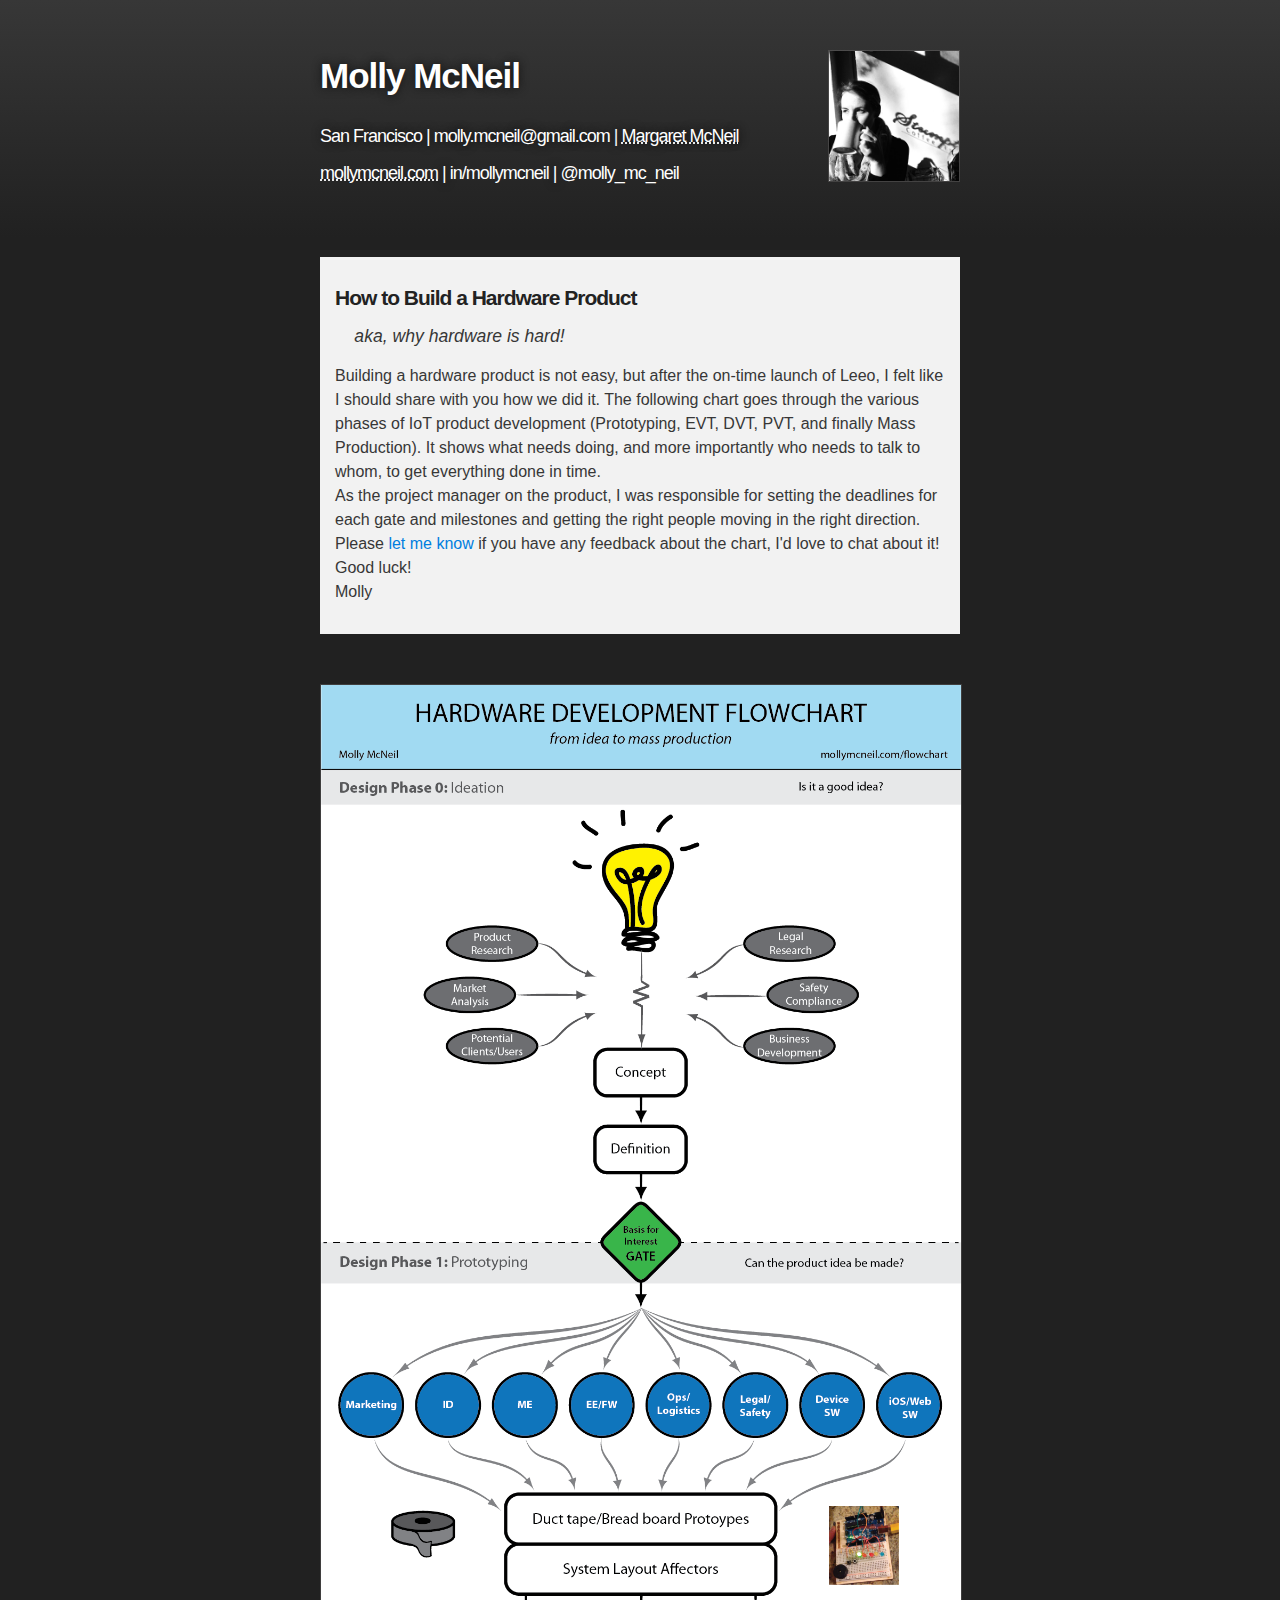
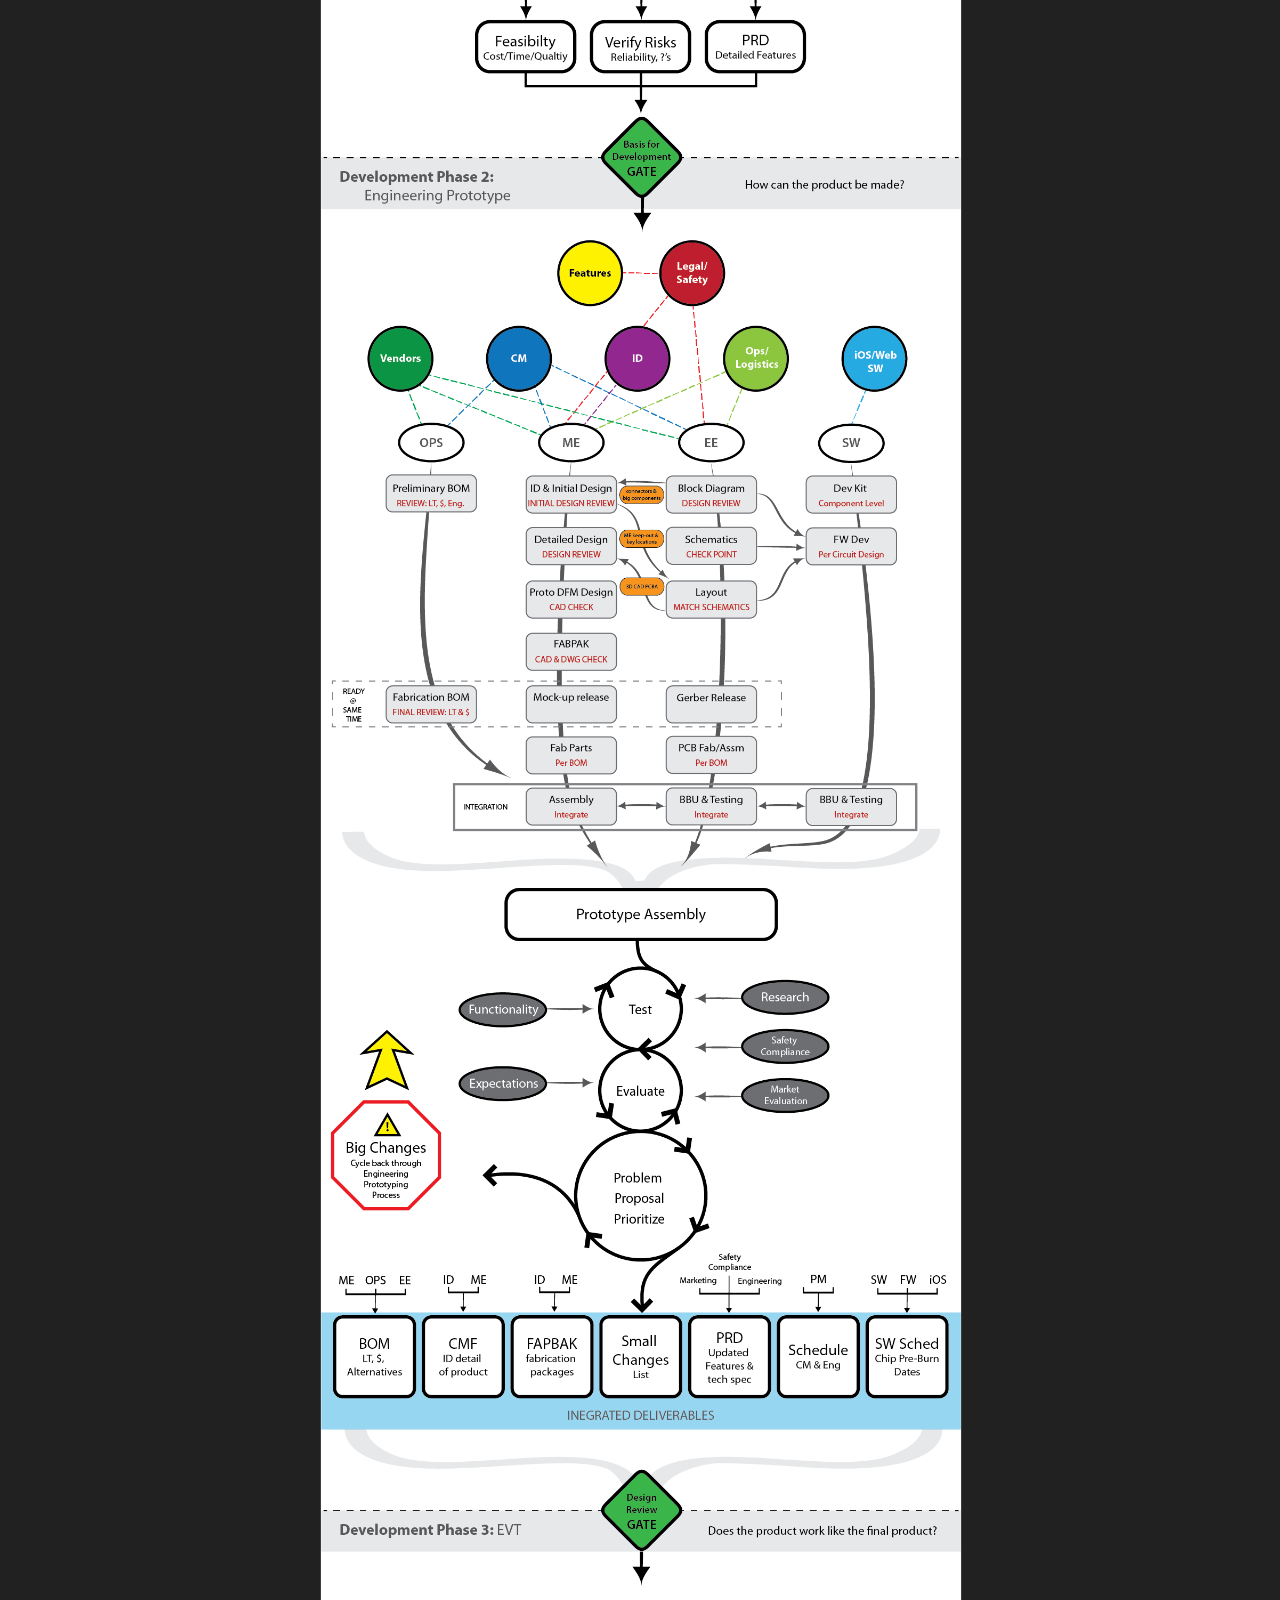
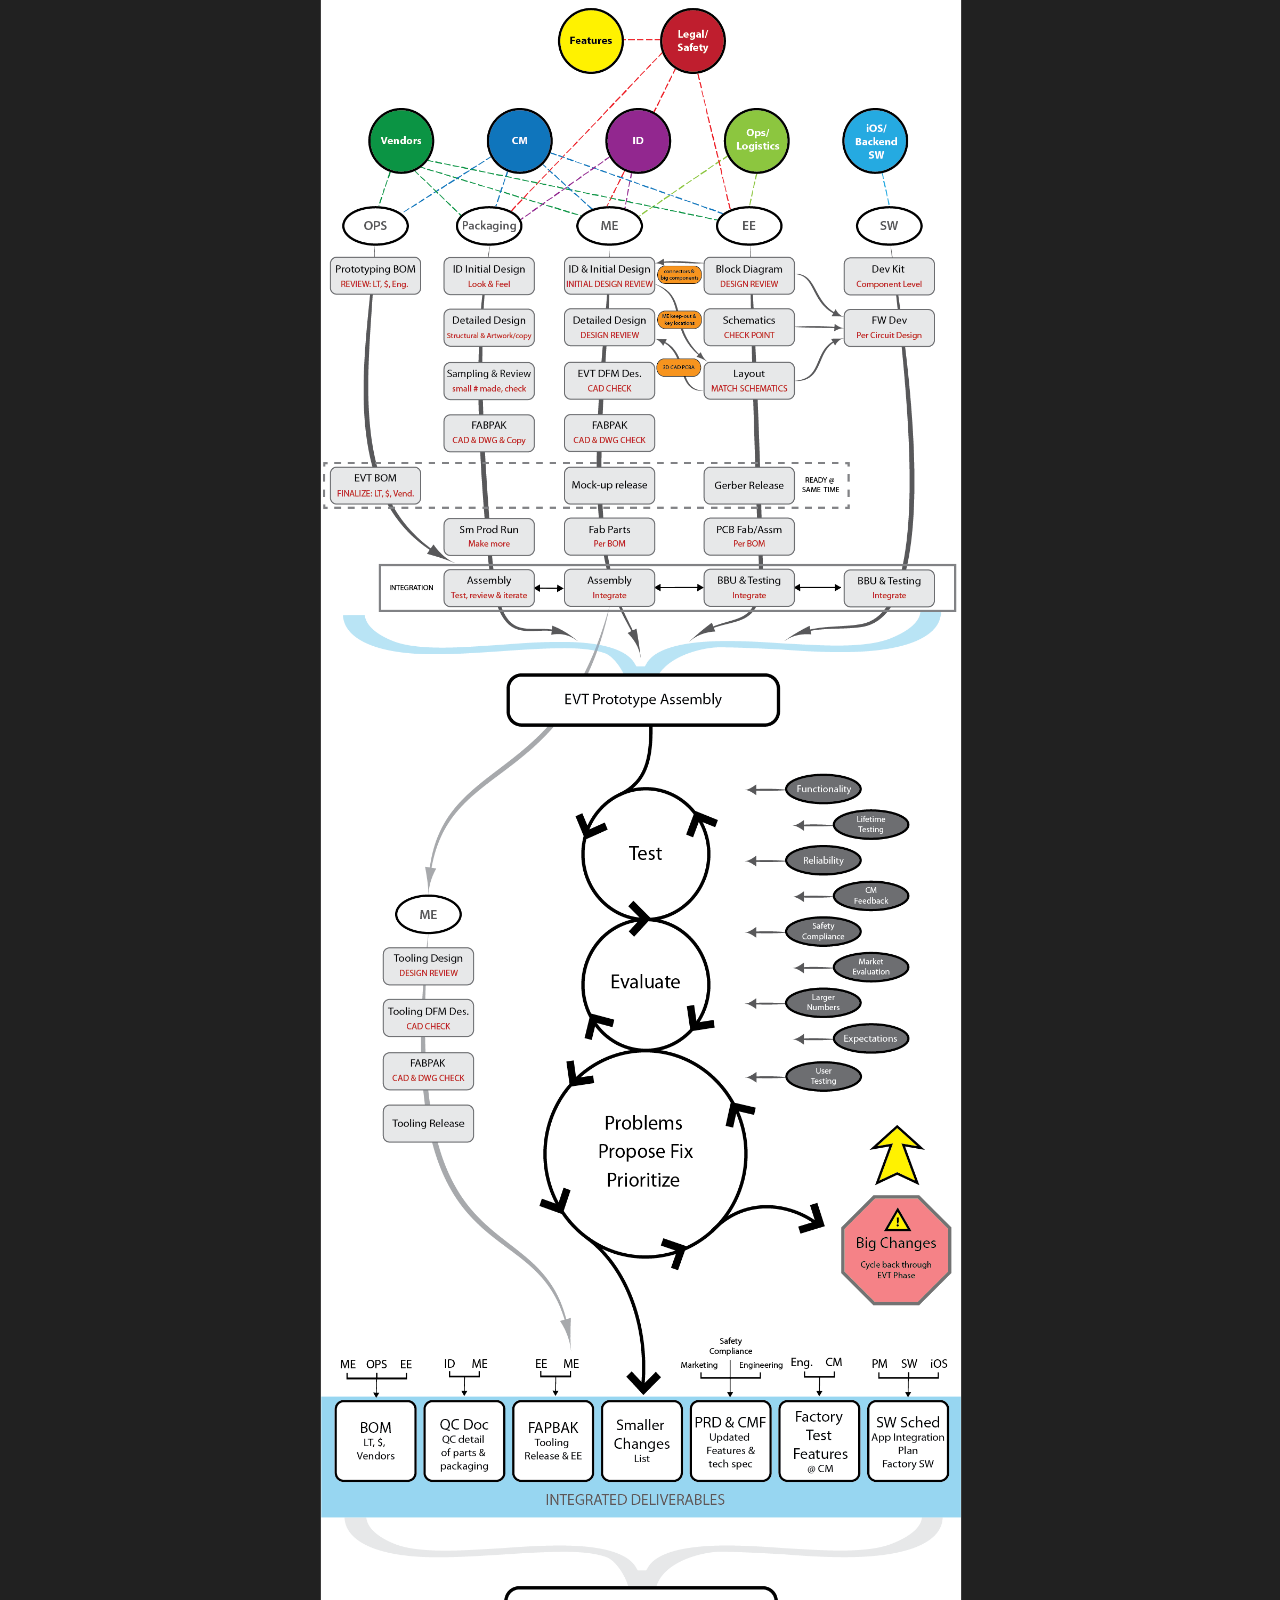
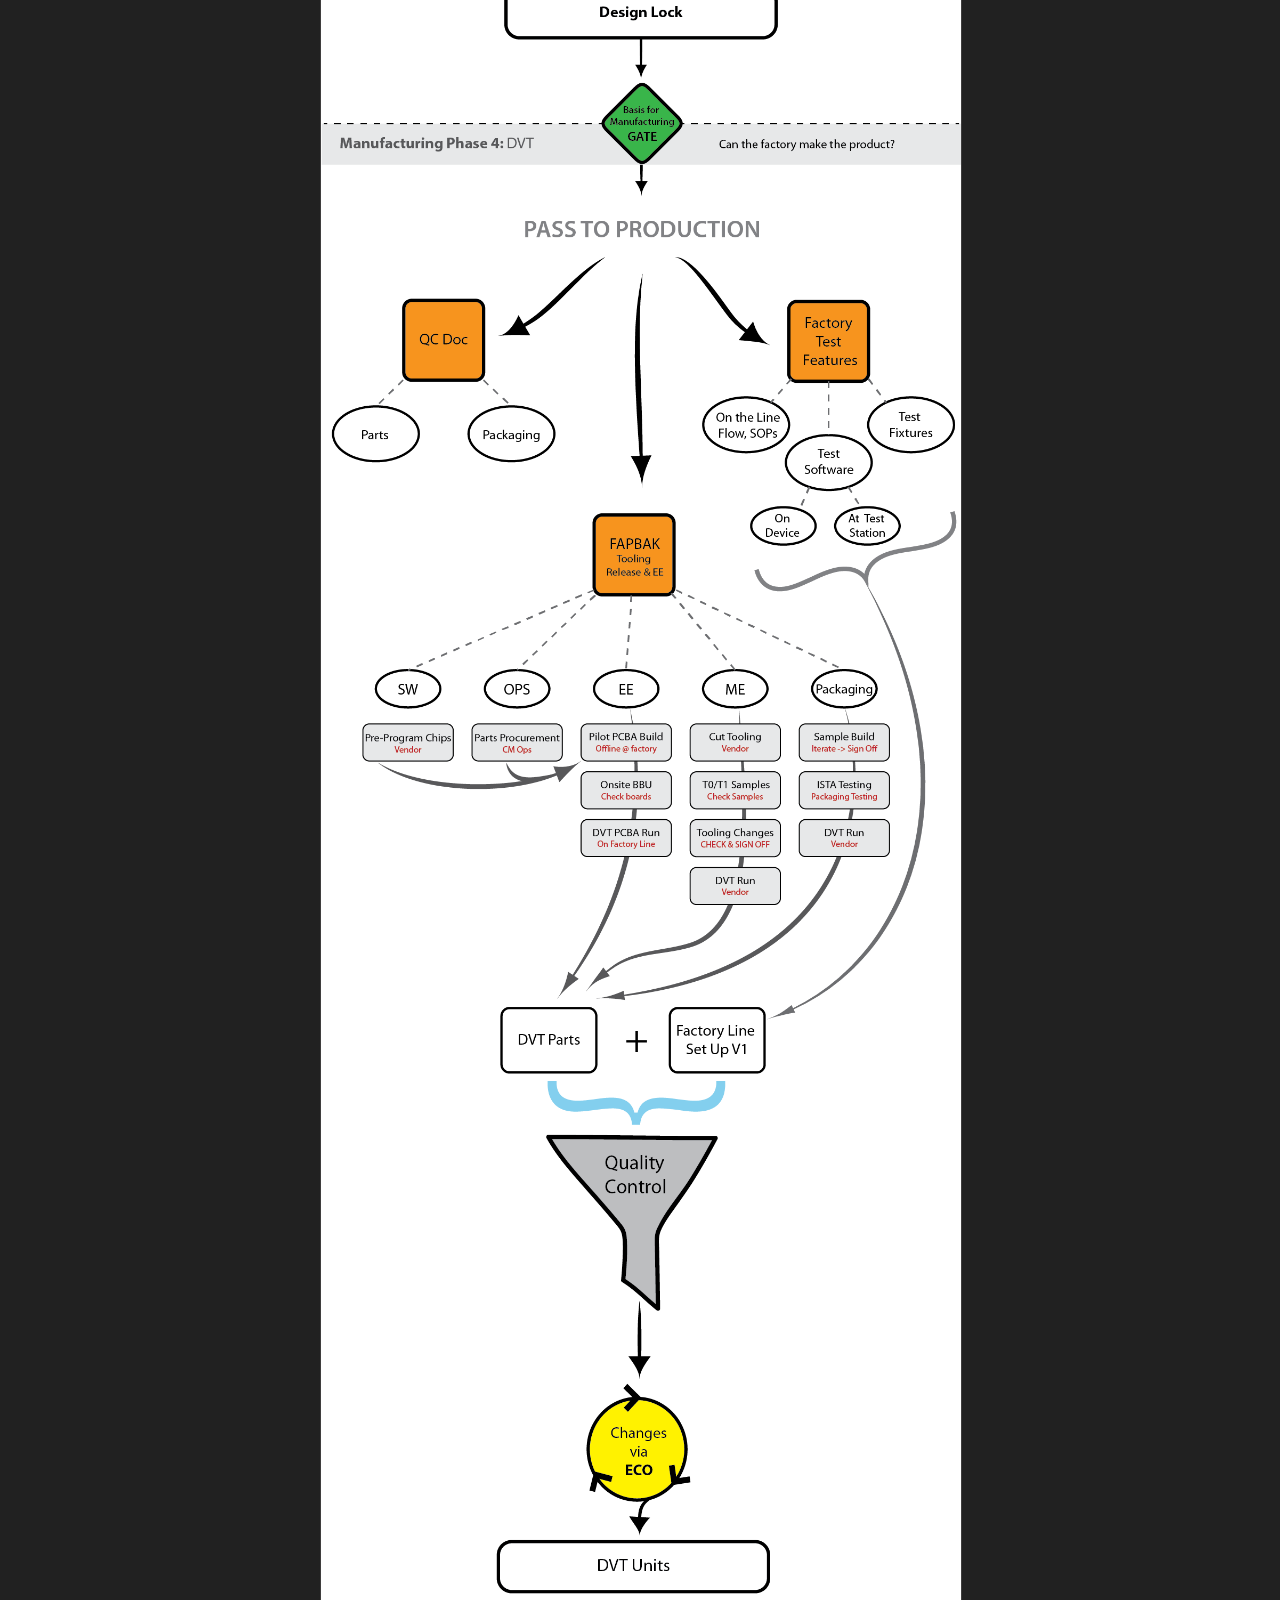
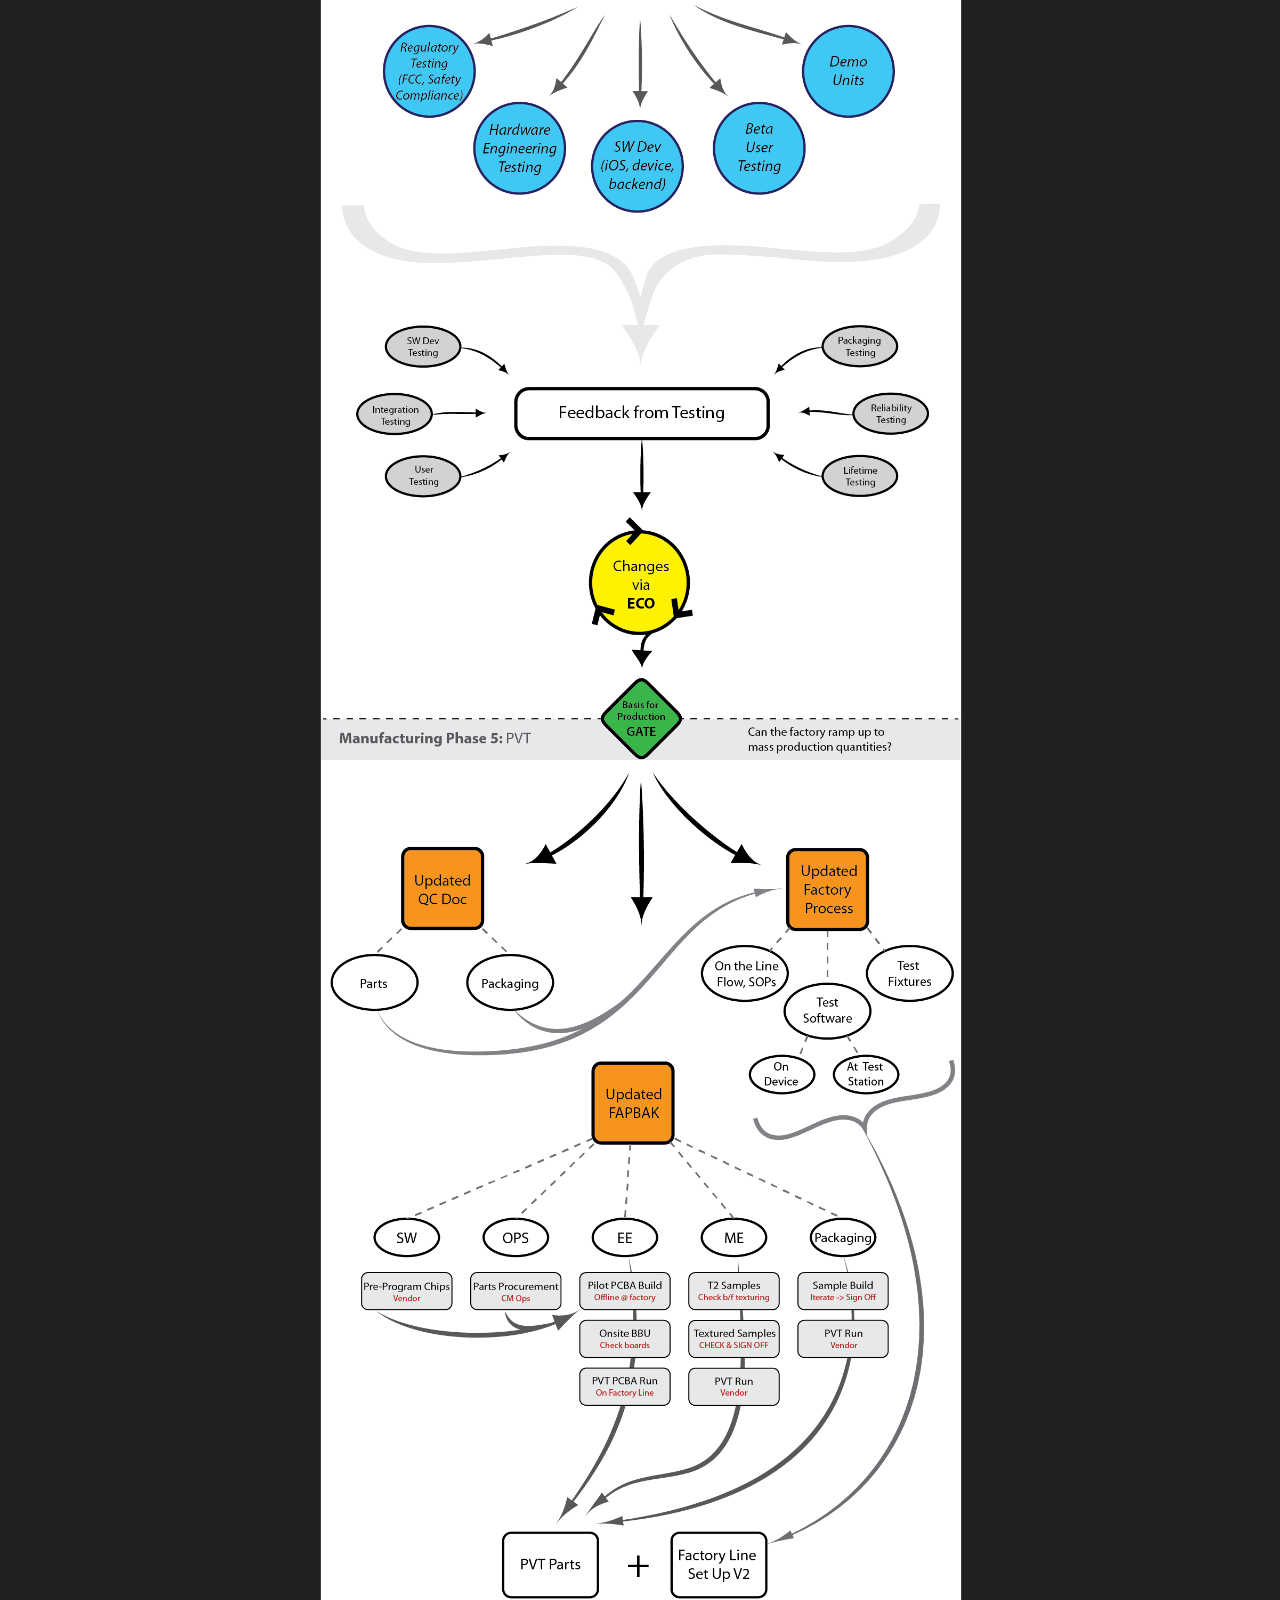
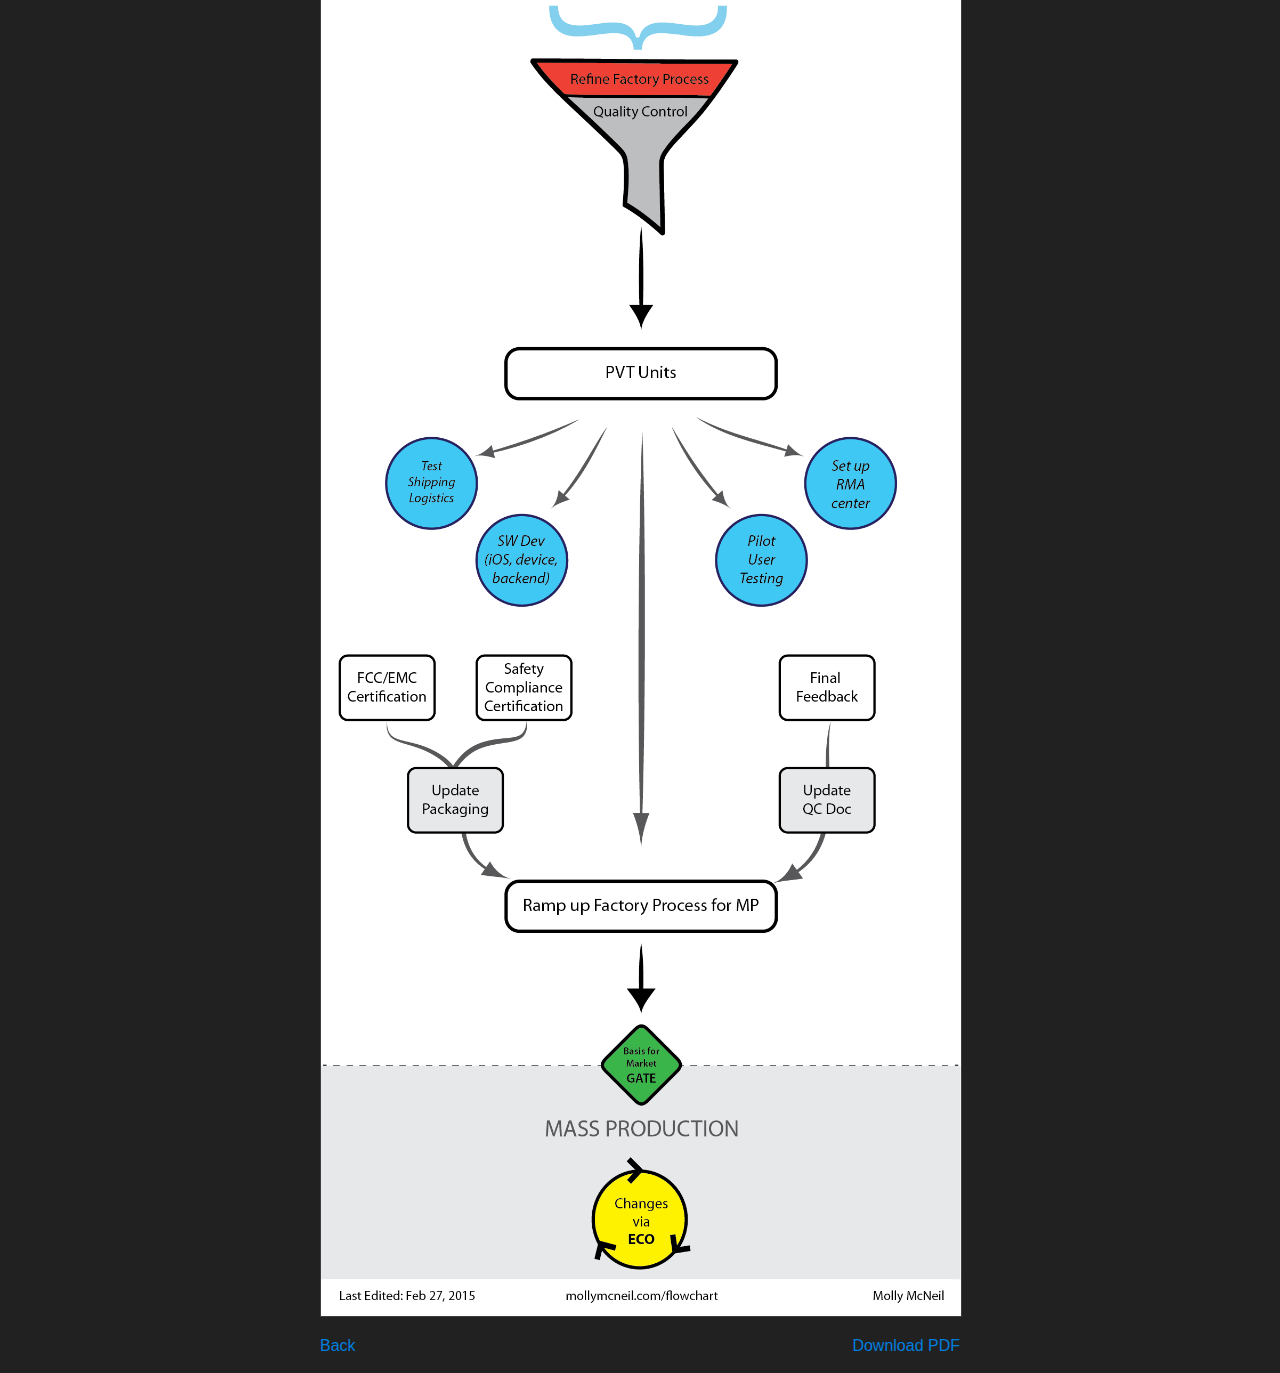
==== commit 30215375: "Updated download on /flowchart" ====
--- a/flowchart.html
+++ b/flowchart.html
@@ -49,17 +49,32 @@
 	  	</div>
 
 		
-		<img src="images/Hardware_Development_Flowchart.png" width="640">
+		<img src="images/Hardware_Development_Flowchart.png" width="640" alt="" usemap="#Map">
+    
+    <map name="Map" id="Map">
+        <area alt="ALT" title="TITLE" href="#" shape="rect" coords="0,0,320,320" />
+        
+    </map>
+
 		<p style="float:left">
 			<a class=backbutton href="/">Back</a>
 		</p>
 
     <p style="float:right">
-      <a href="/images/Hardware_Development_Flowchart.pdf" download>Download PDF<a>
+      <a href="/images/Hardware_Development_Flowchart.pdf" download>Download PDF</a>
     </p>
 		
 	</div>
 	
-
+  <script type="text/javascript">
+      var gaJsHost = (("https:" == document.location.protocol) ? "https://ssl." : "http://www.");
+      document.write(unescape("%3Cscript src='" + gaJsHost + "google-analytics.com/ga.js' type='text/javascript'%3E%3C/script%3E"));
+    </script>
+    <script type="text/javascript">
+      try {
+        var pageTracker = _gat._getTracker("UA-58178323-3");
+      pageTracker._trackPageview();
+      } catch(err) {}
+    </script>
 </body>
 </html>
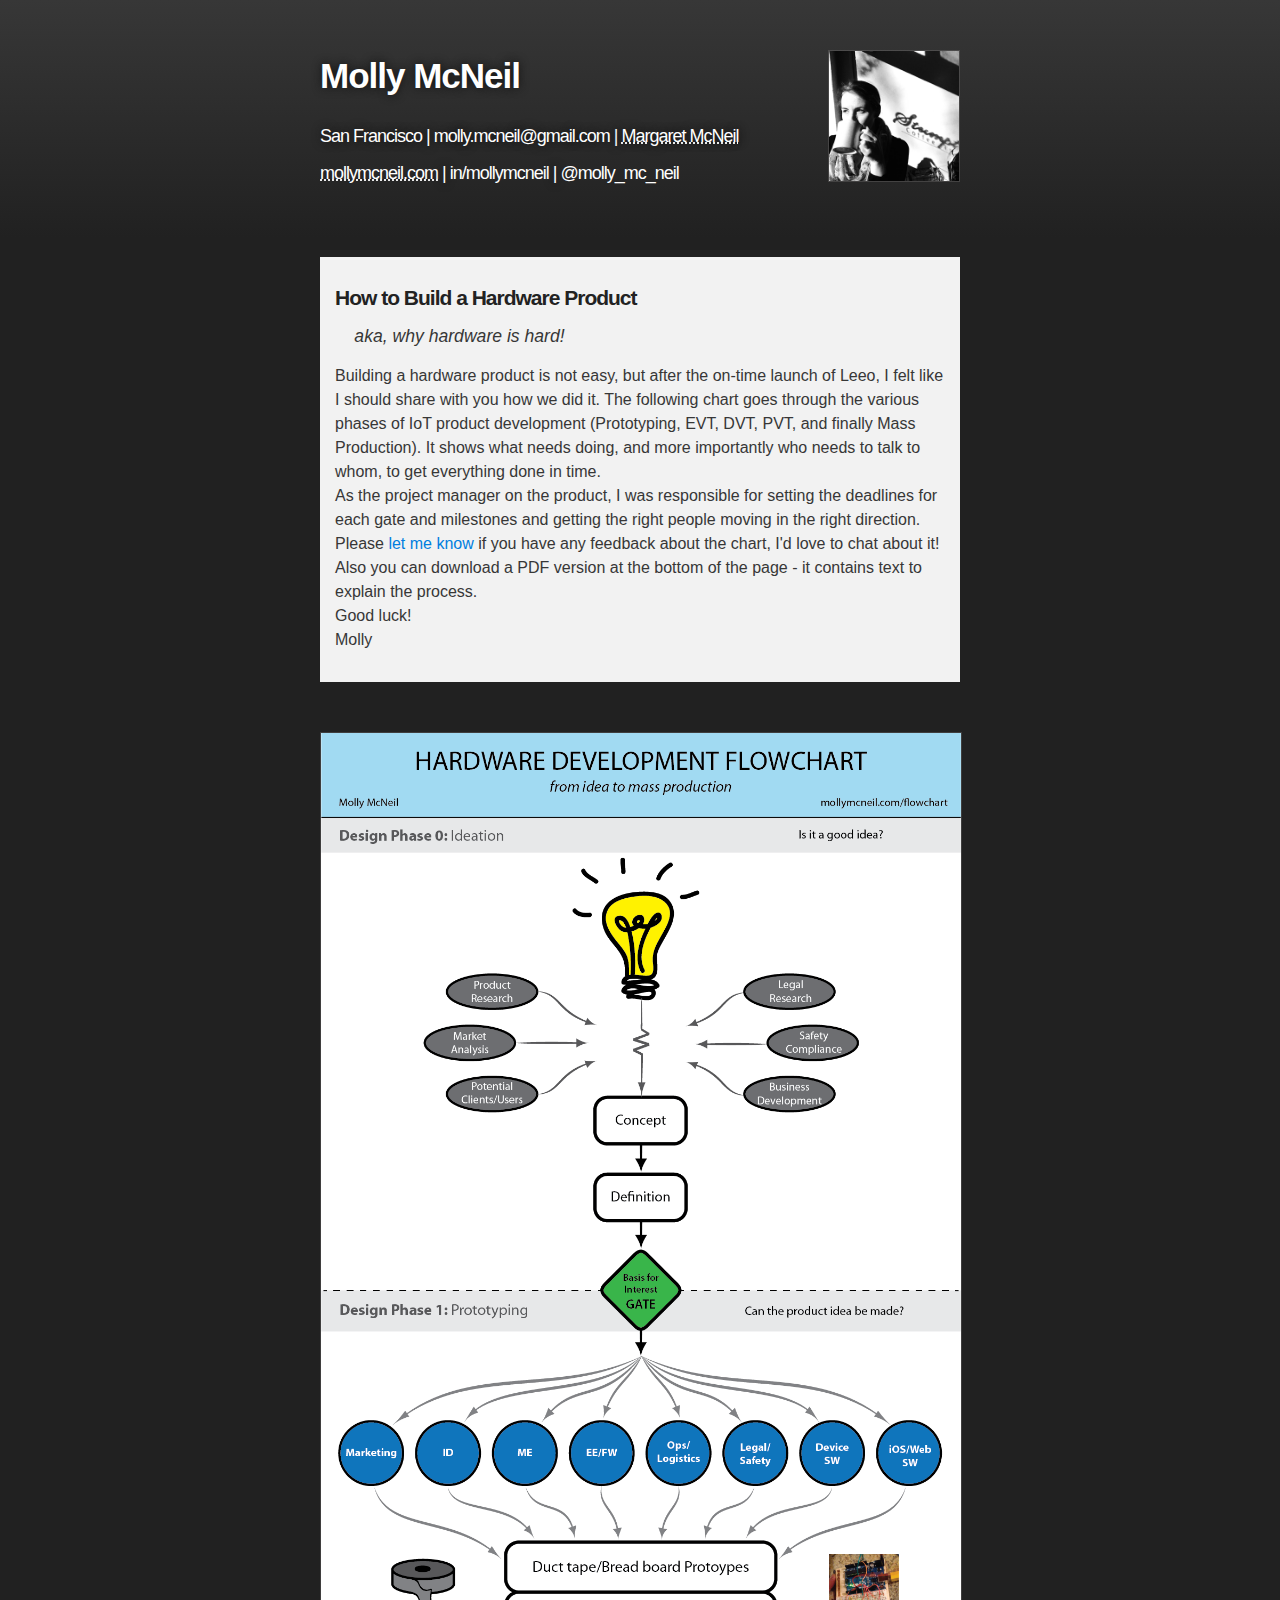
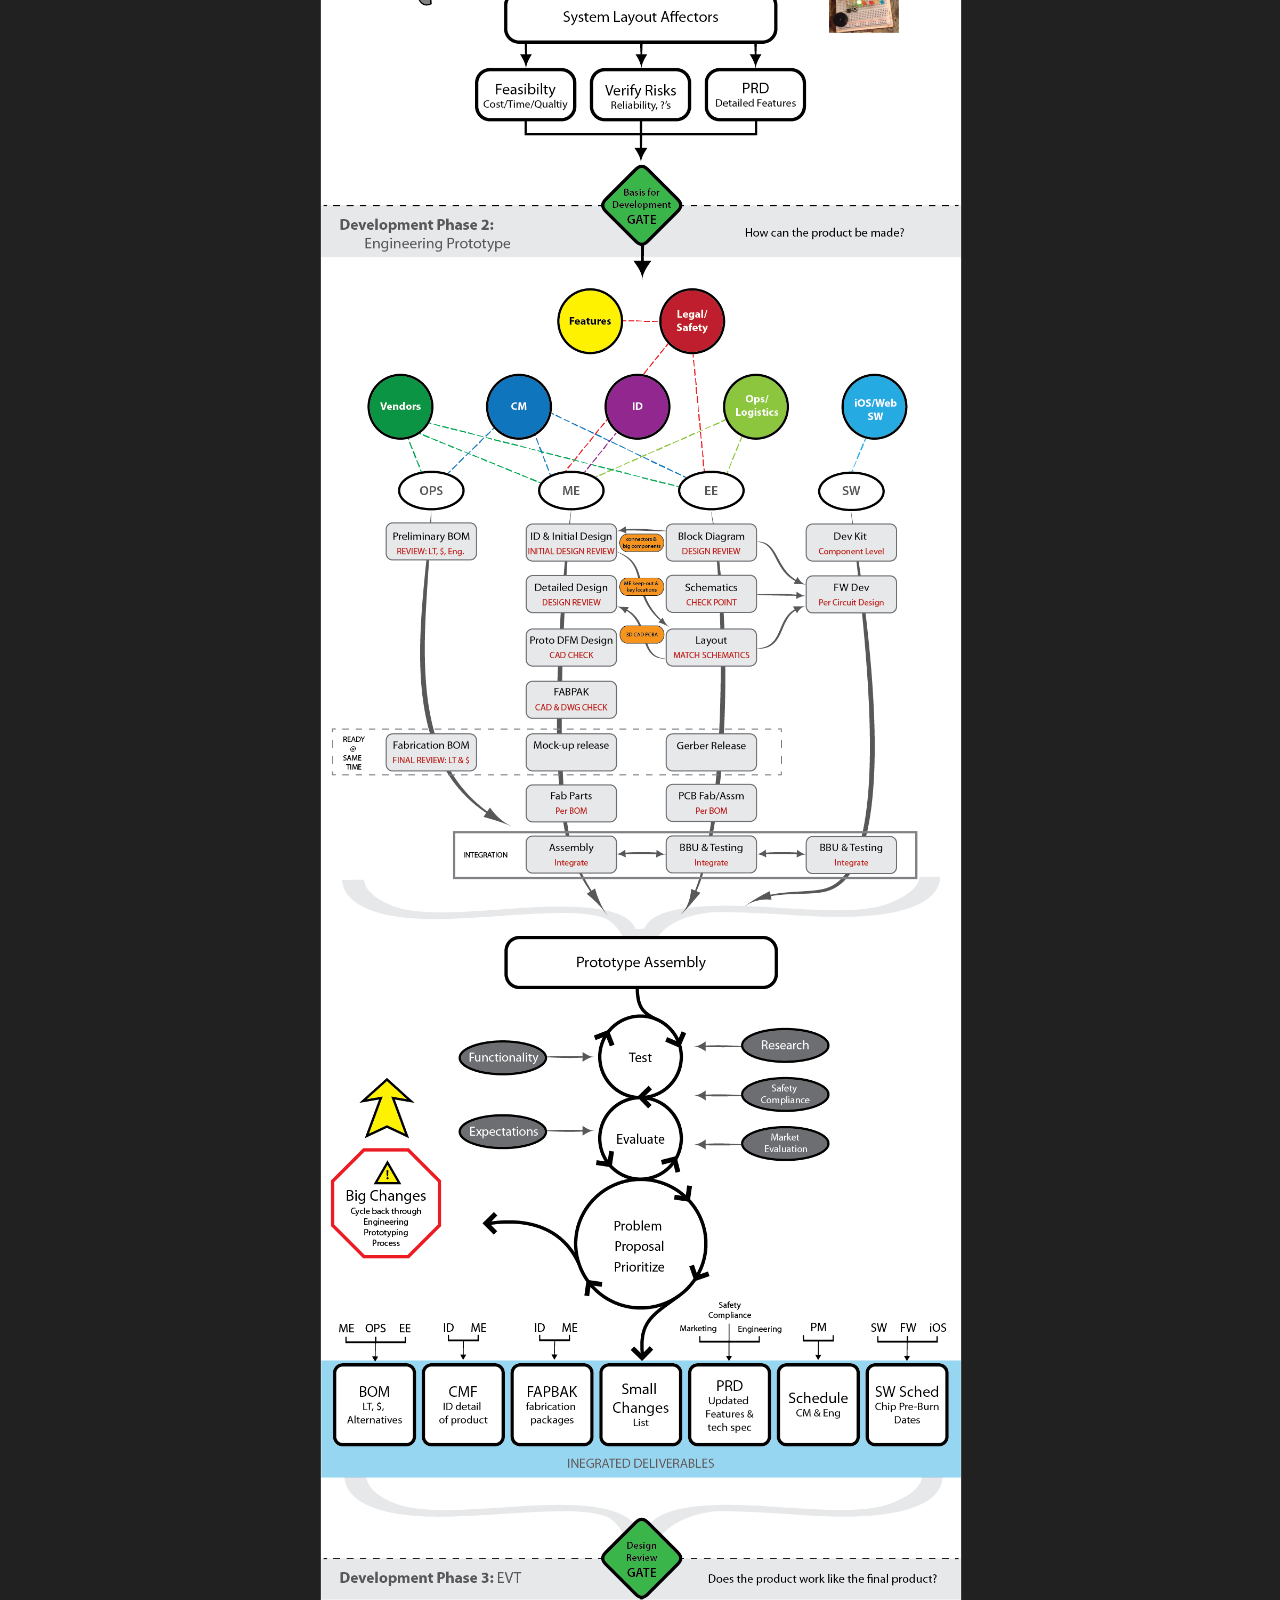
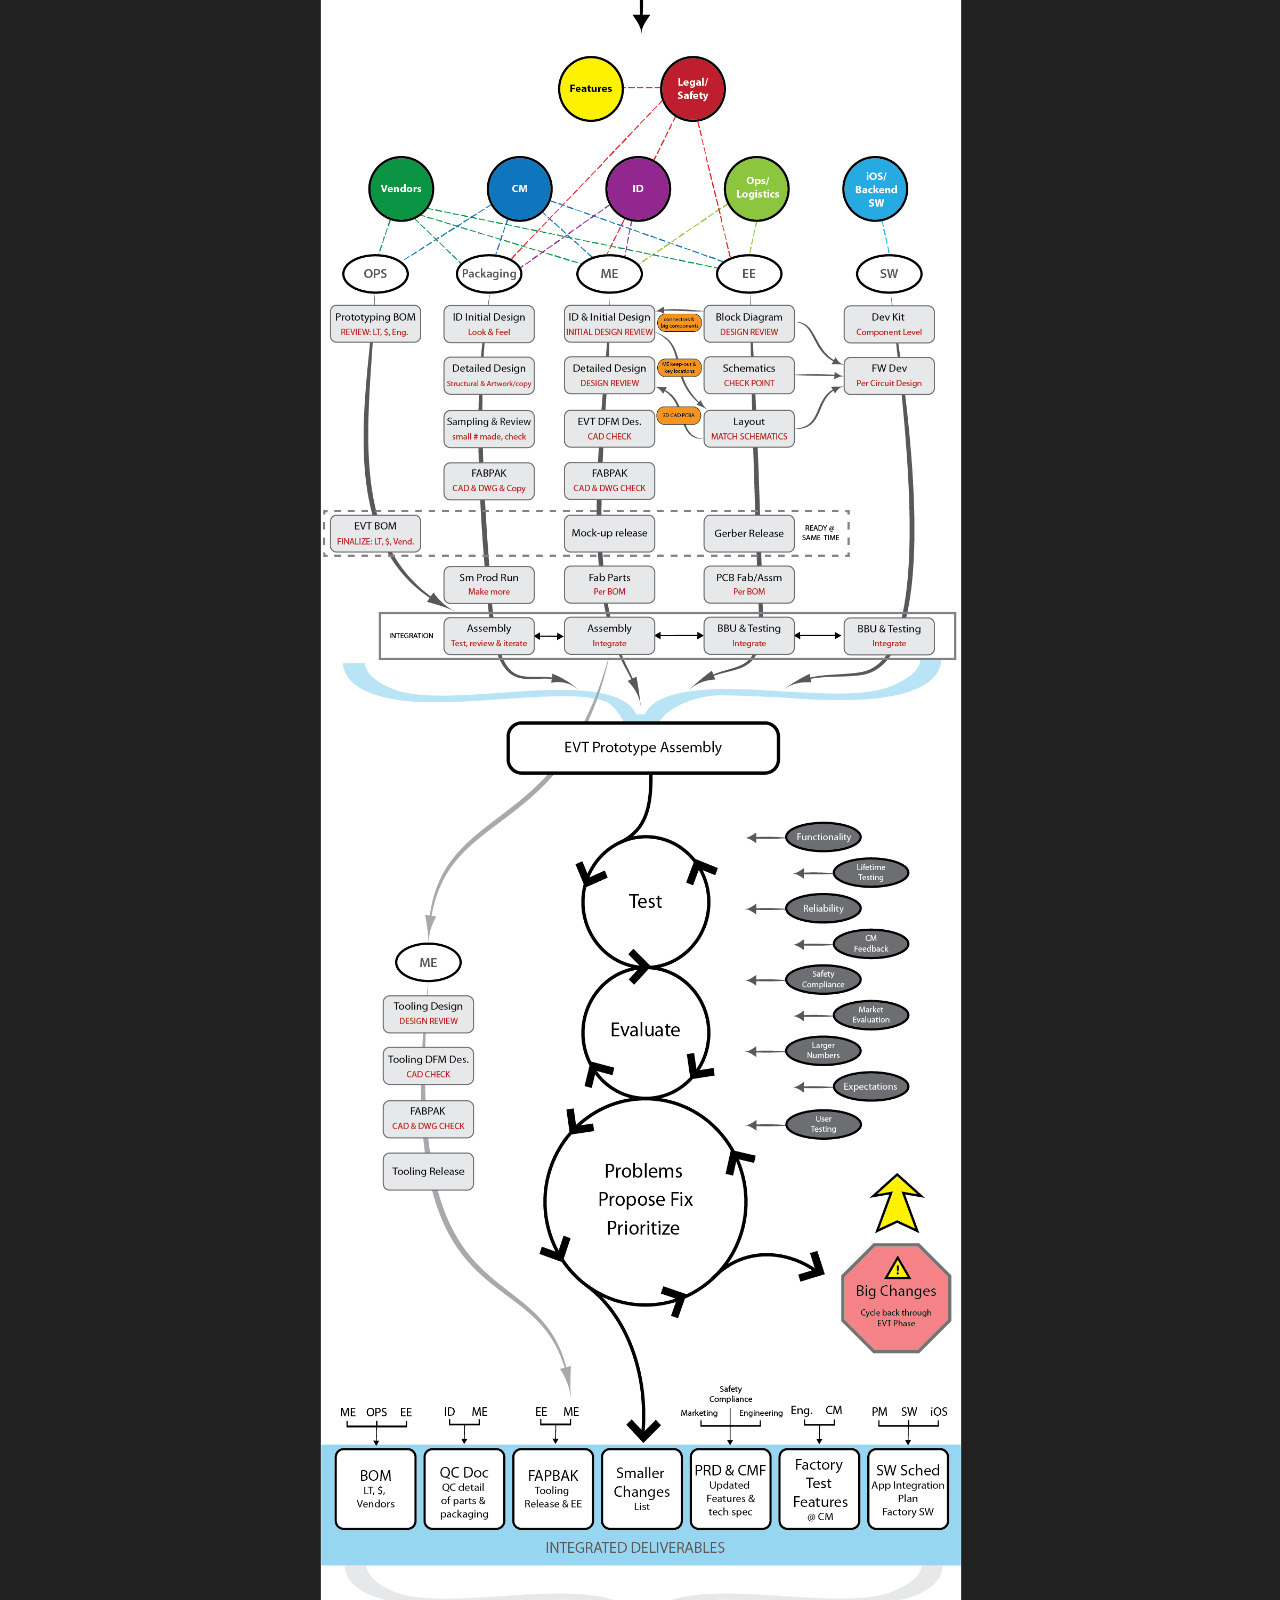
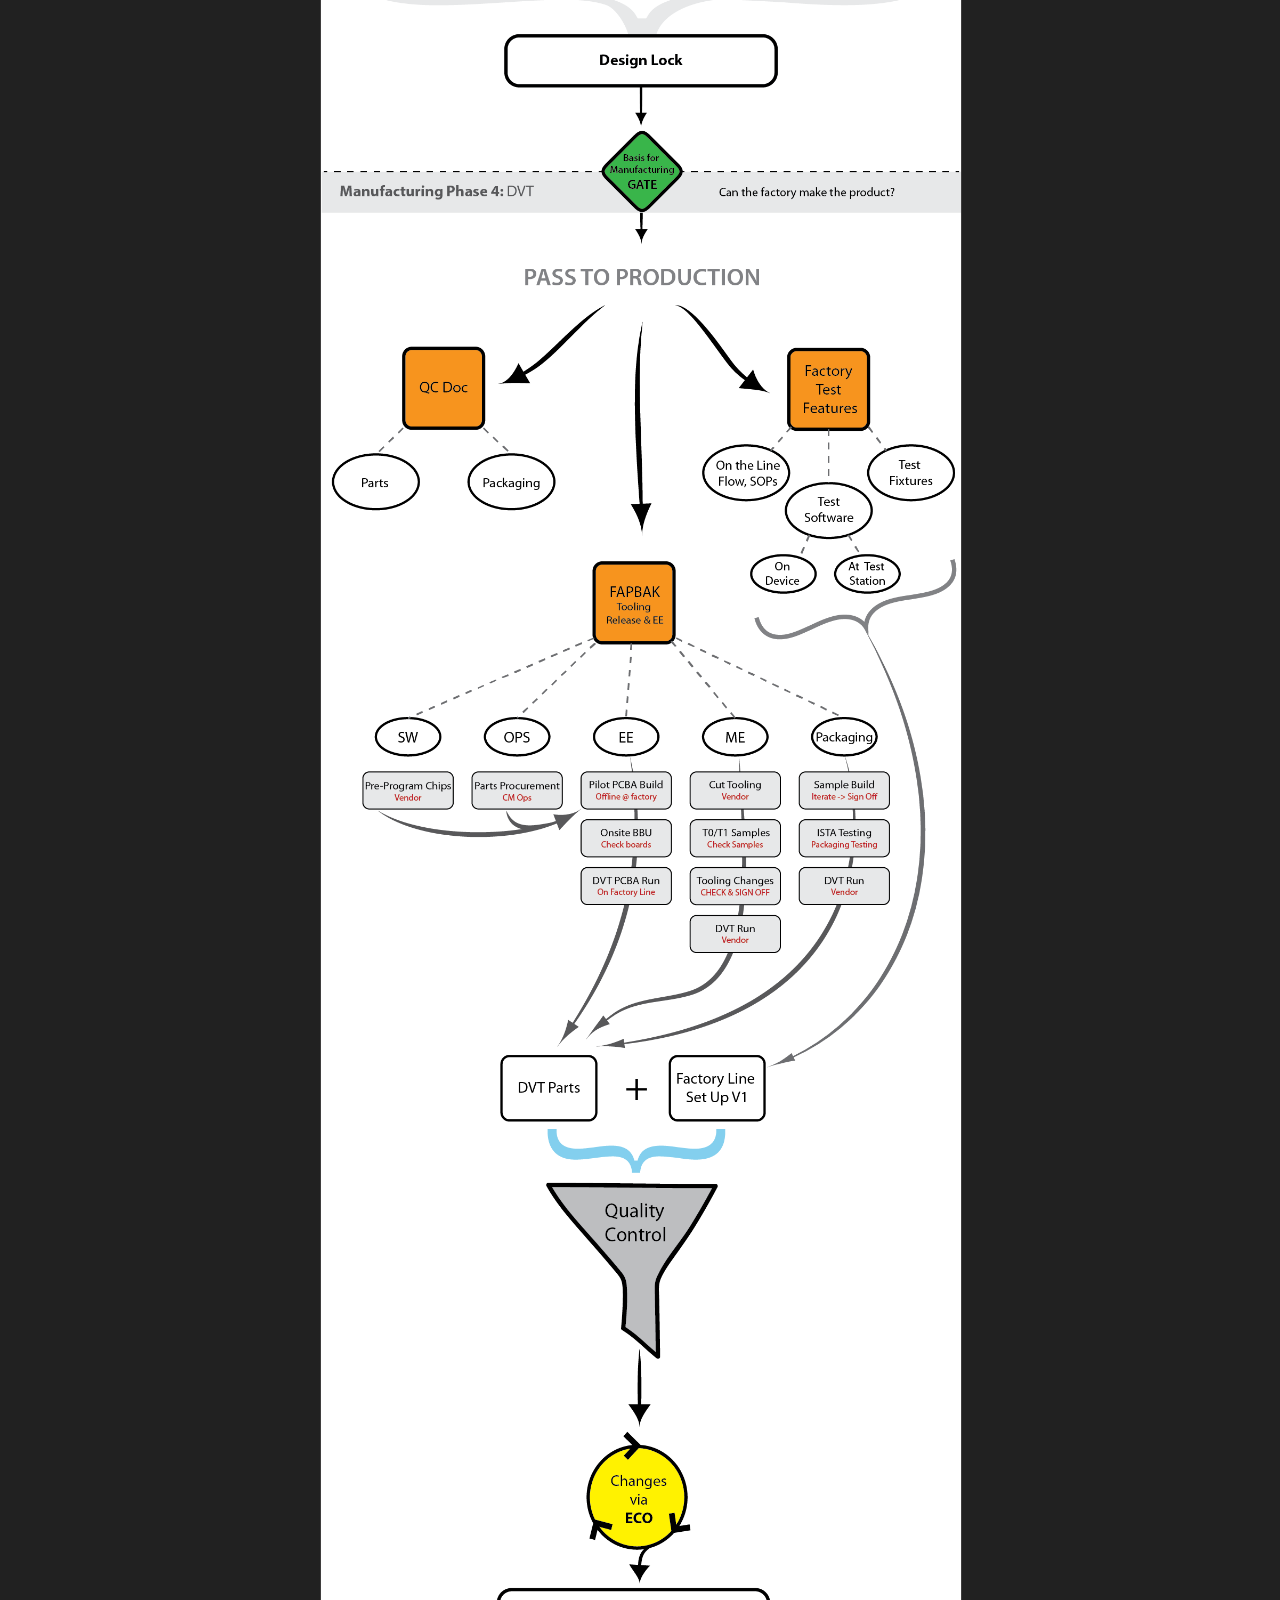
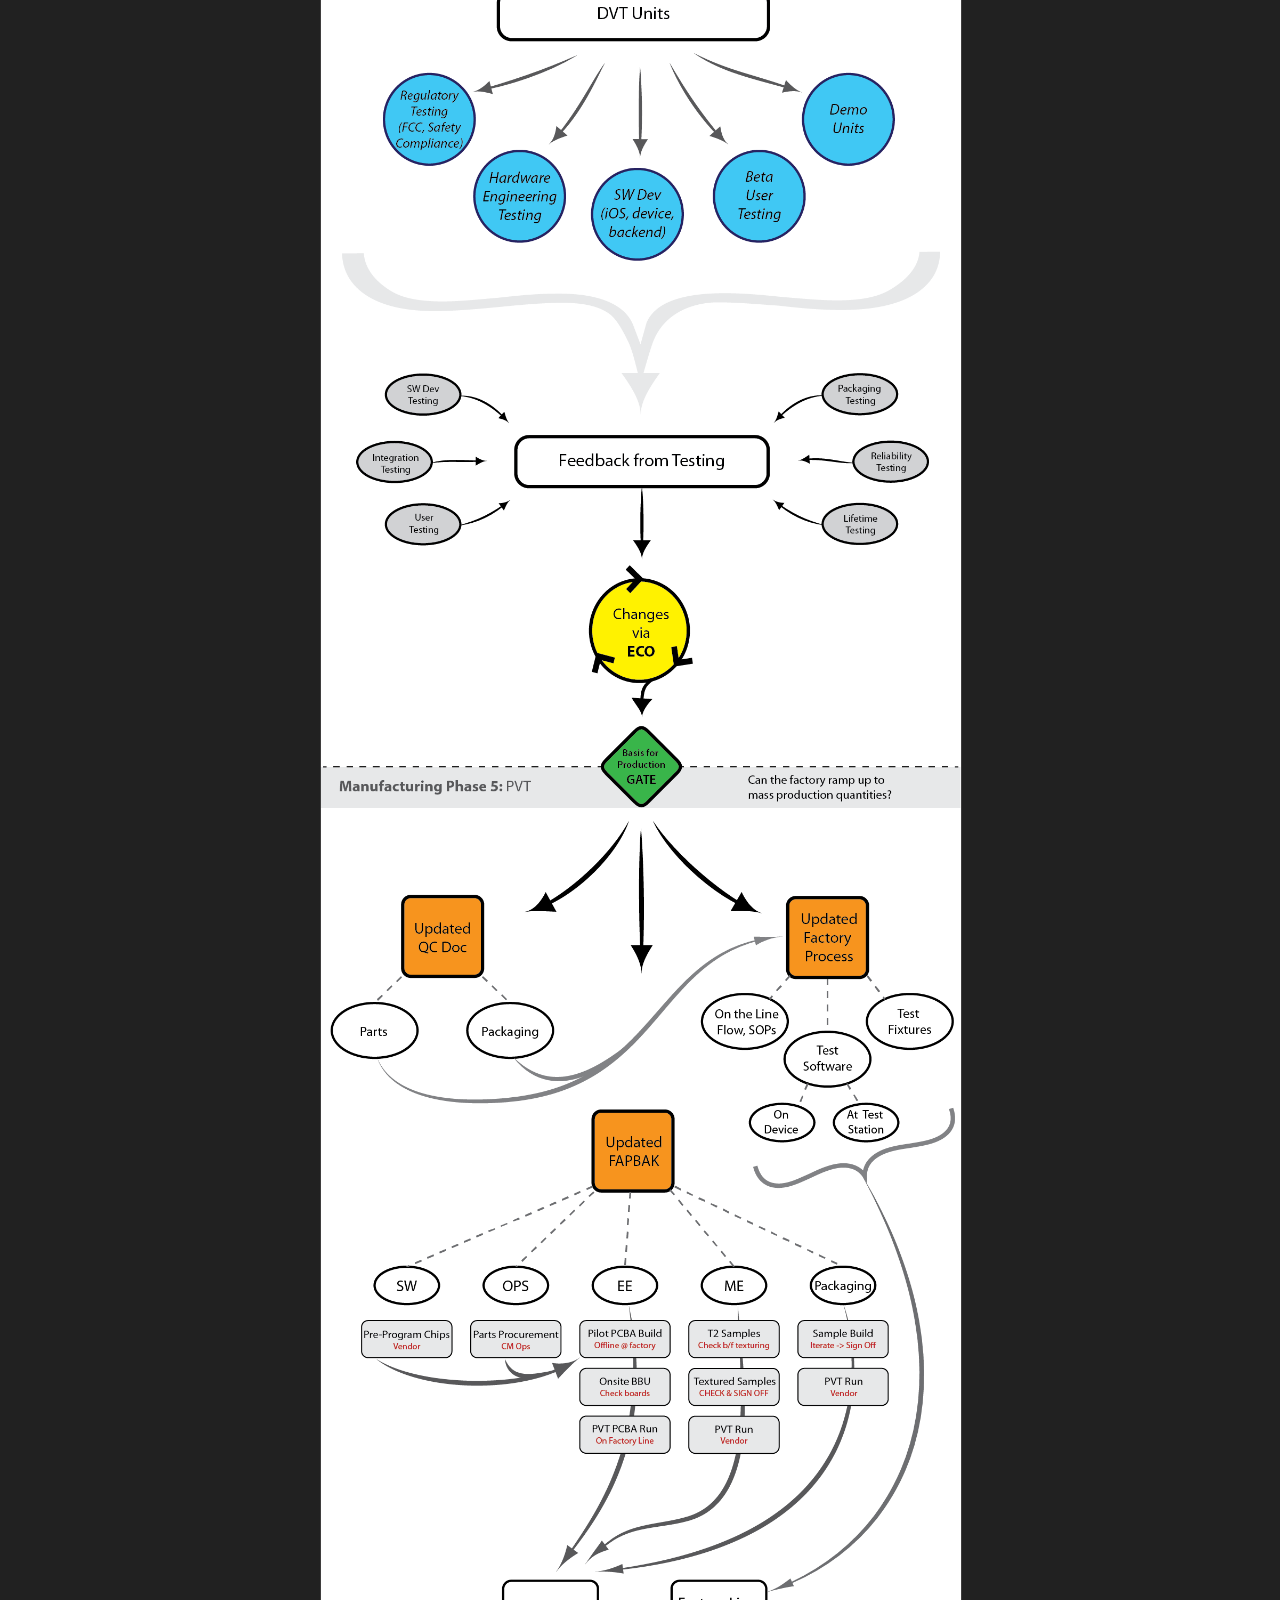
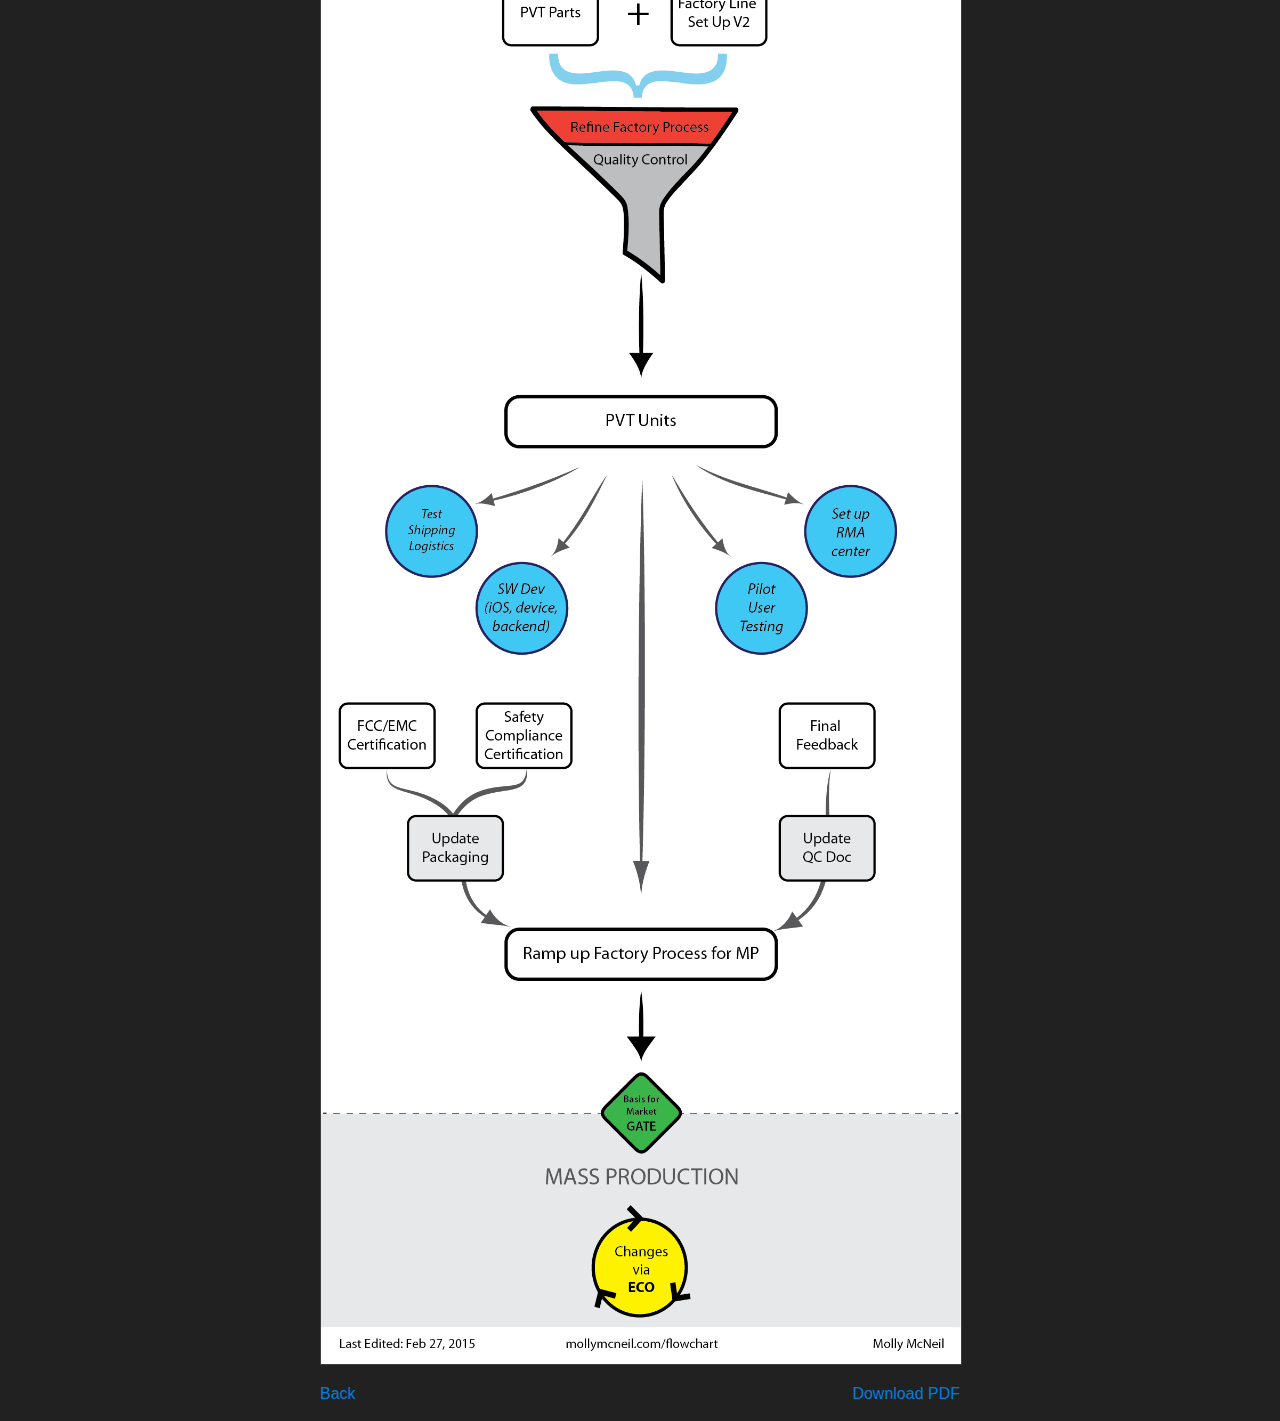
==== commit d11e2e8e: "fixed .png for flow chart" ====
--- a/flowchart.html
+++ b/flowchart.html
@@ -40,7 +40,7 @@
 		    <p> 
 		    	Building a hardware product is not easy, but after the on-time launch of Leeo, I felt like I should share with you how we did it. The following chart goes through the various phases of IoT product development (Prototyping, EVT, DVT, PVT, and finally Mass Production). It shows what needs doing, and more importantly who needs to talk to whom, to get everything done in time.
           <br>
-          As the project manager on the product, I was responsible for setting the deadlines for each gate and milestones and getting the right people moving in the right direction. Please <a href="https://twitter.com/Molly_Mc_Neil">let me know</a> if you have any feedback about the chart, I'd love to chat about it!
+          As the project manager on the product, I was responsible for setting the deadlines for each gate and milestones and getting the right people moving in the right direction. Please <a href="https://twitter.com/Molly_Mc_Neil">let me know</a> if you have any feedback about the chart, I'd love to chat about it! Also you can download a PDF version at the bottom of the page - it contains text to explain the process.
           <br>
           Good luck!
           <br>
@@ -49,7 +49,7 @@
 	  	</div>
 
 		
-		<img src="images/Hardware_Development_Flowchart.png" width="640" alt="" usemap="#Map">
+		<img src="images/Hardware_Development_Flowchart_2-27-14.png" width="640" alt="" usemap="#Map">
     
     <map name="Map" id="Map">
         <area alt="ALT" title="TITLE" href="#" shape="rect" coords="0,0,320,320" />
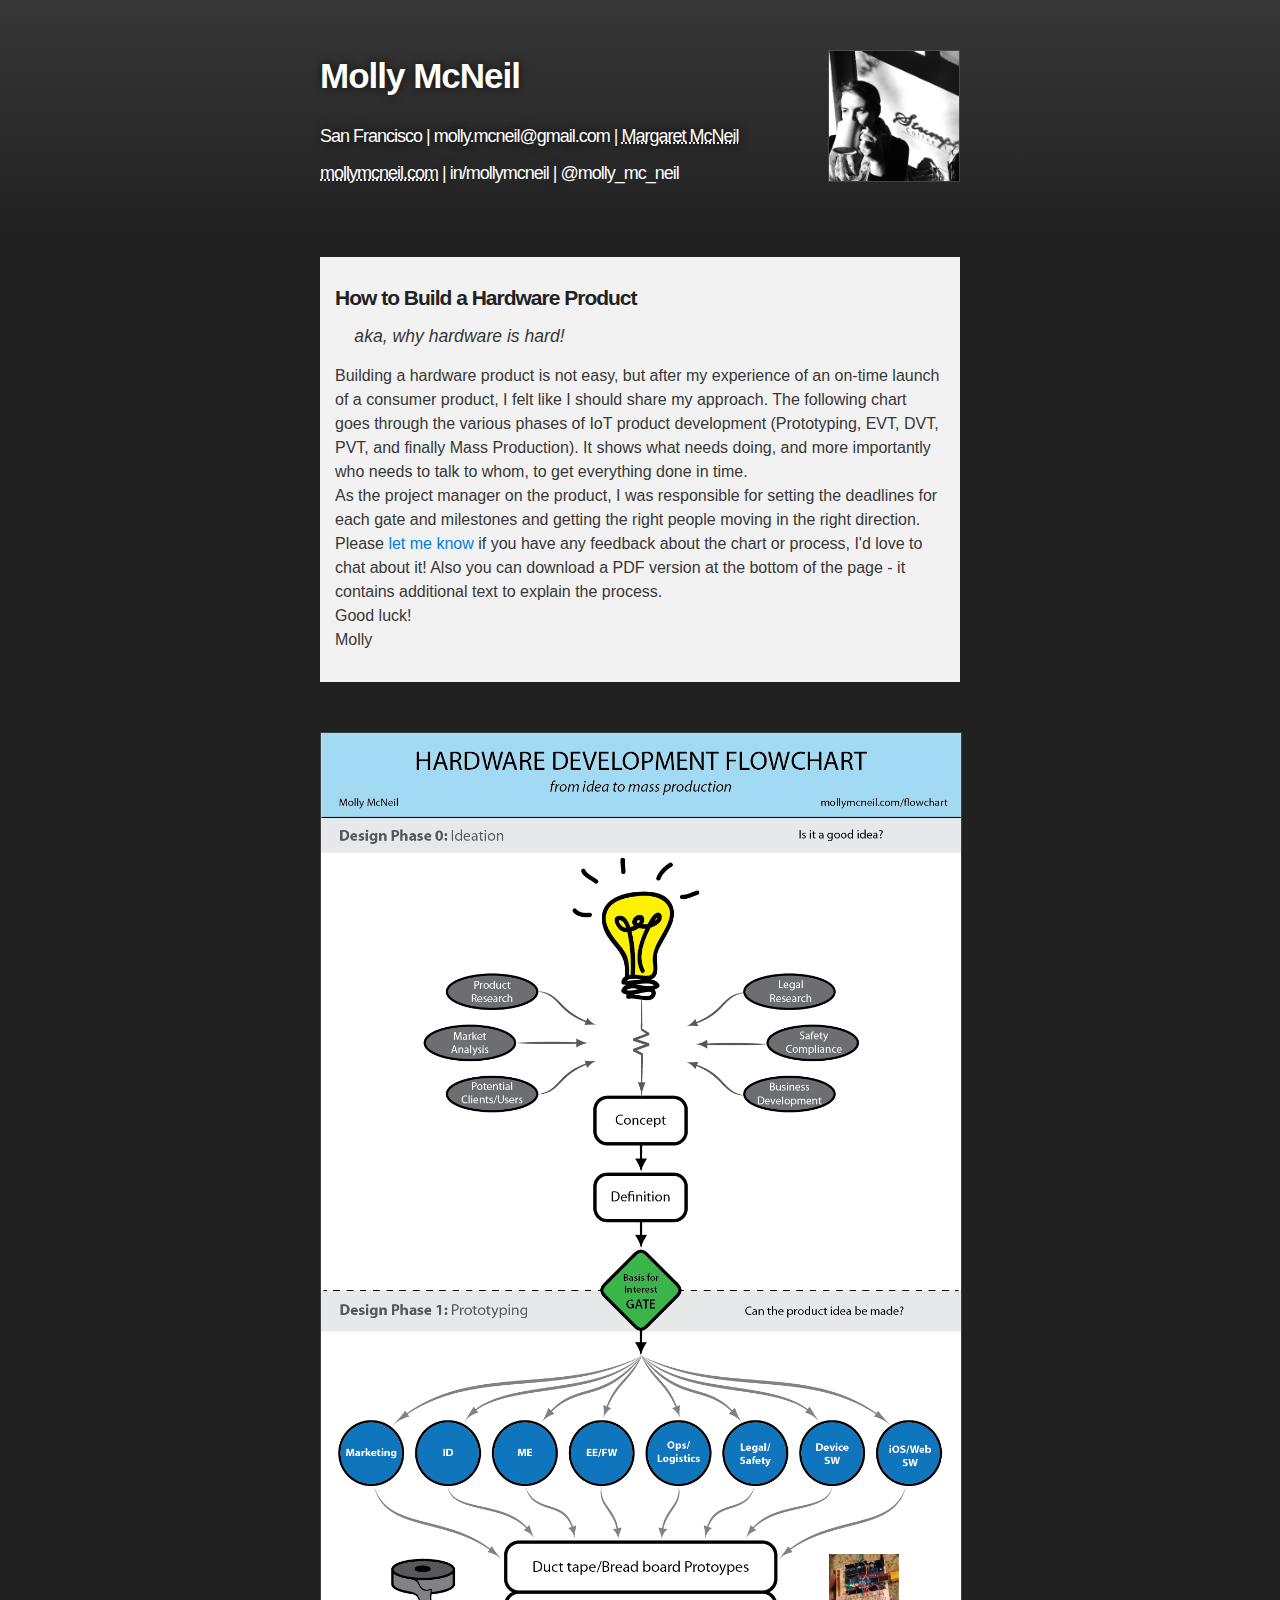
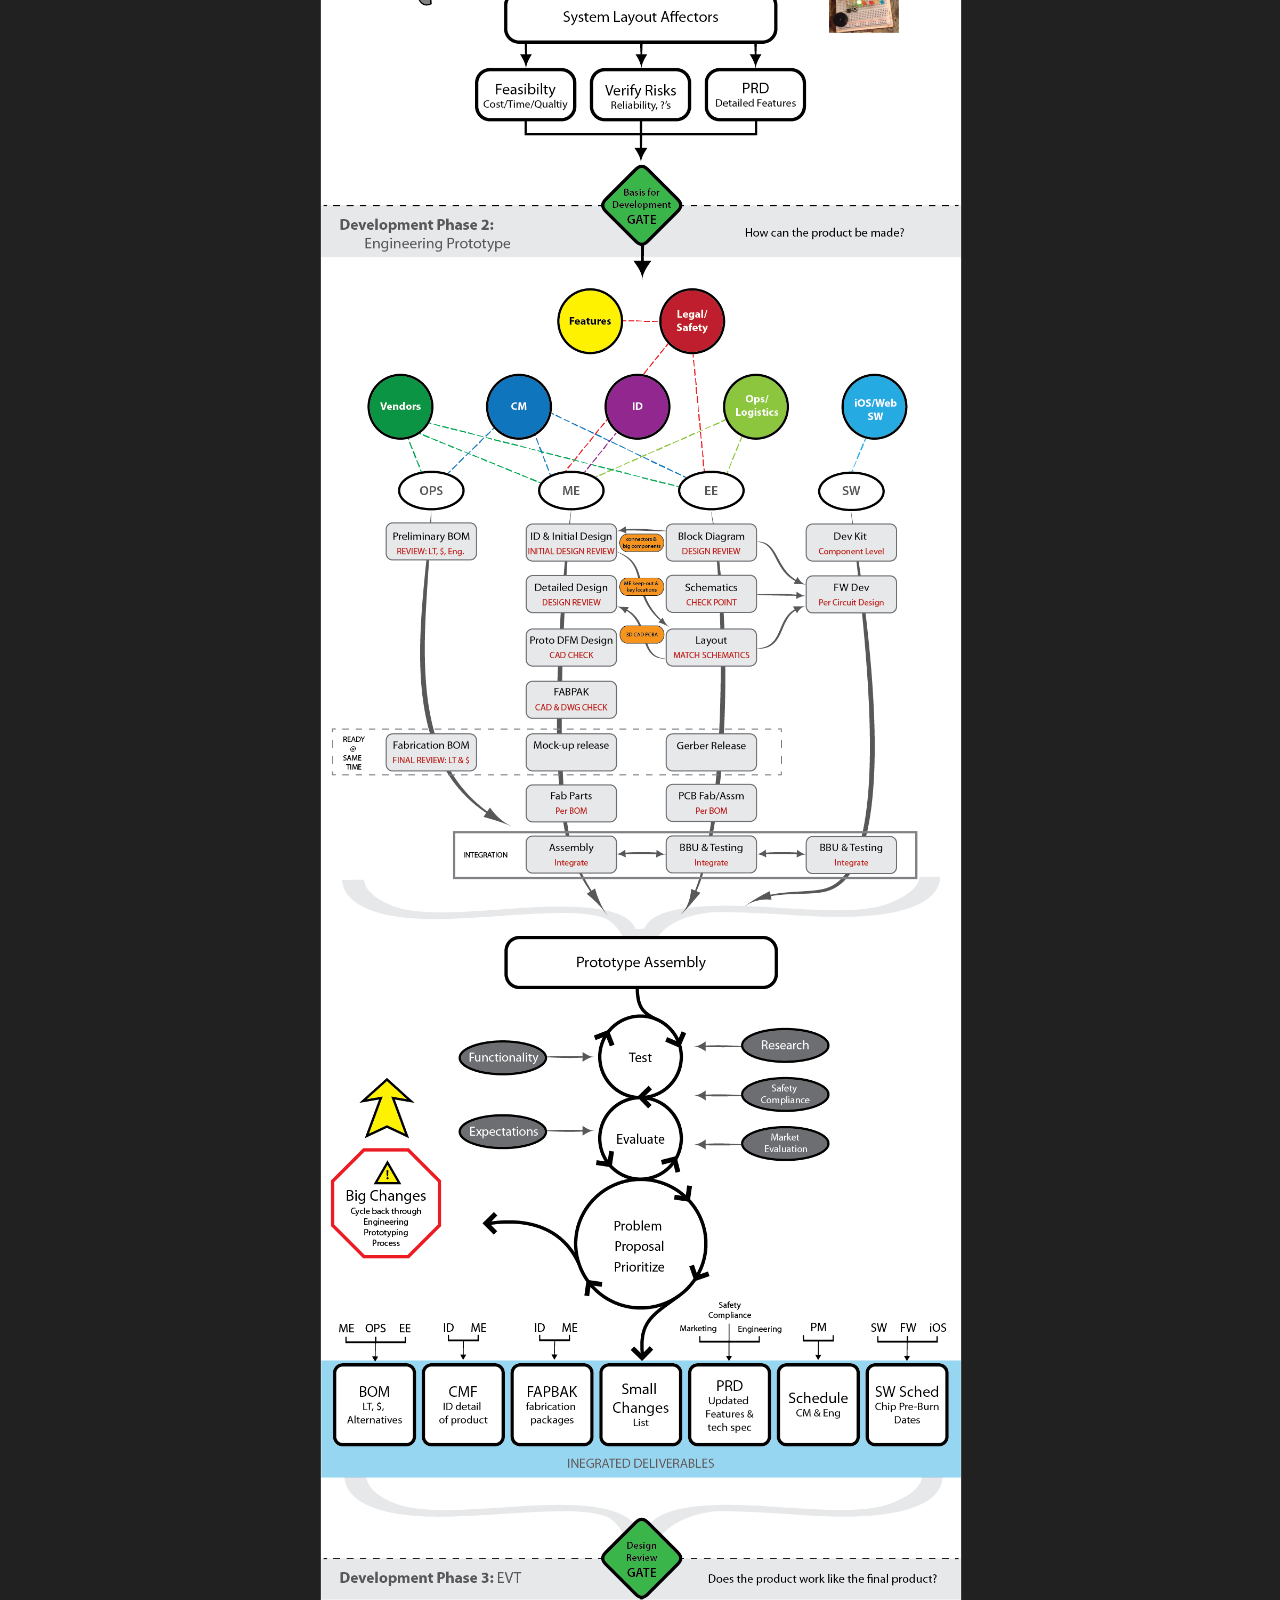
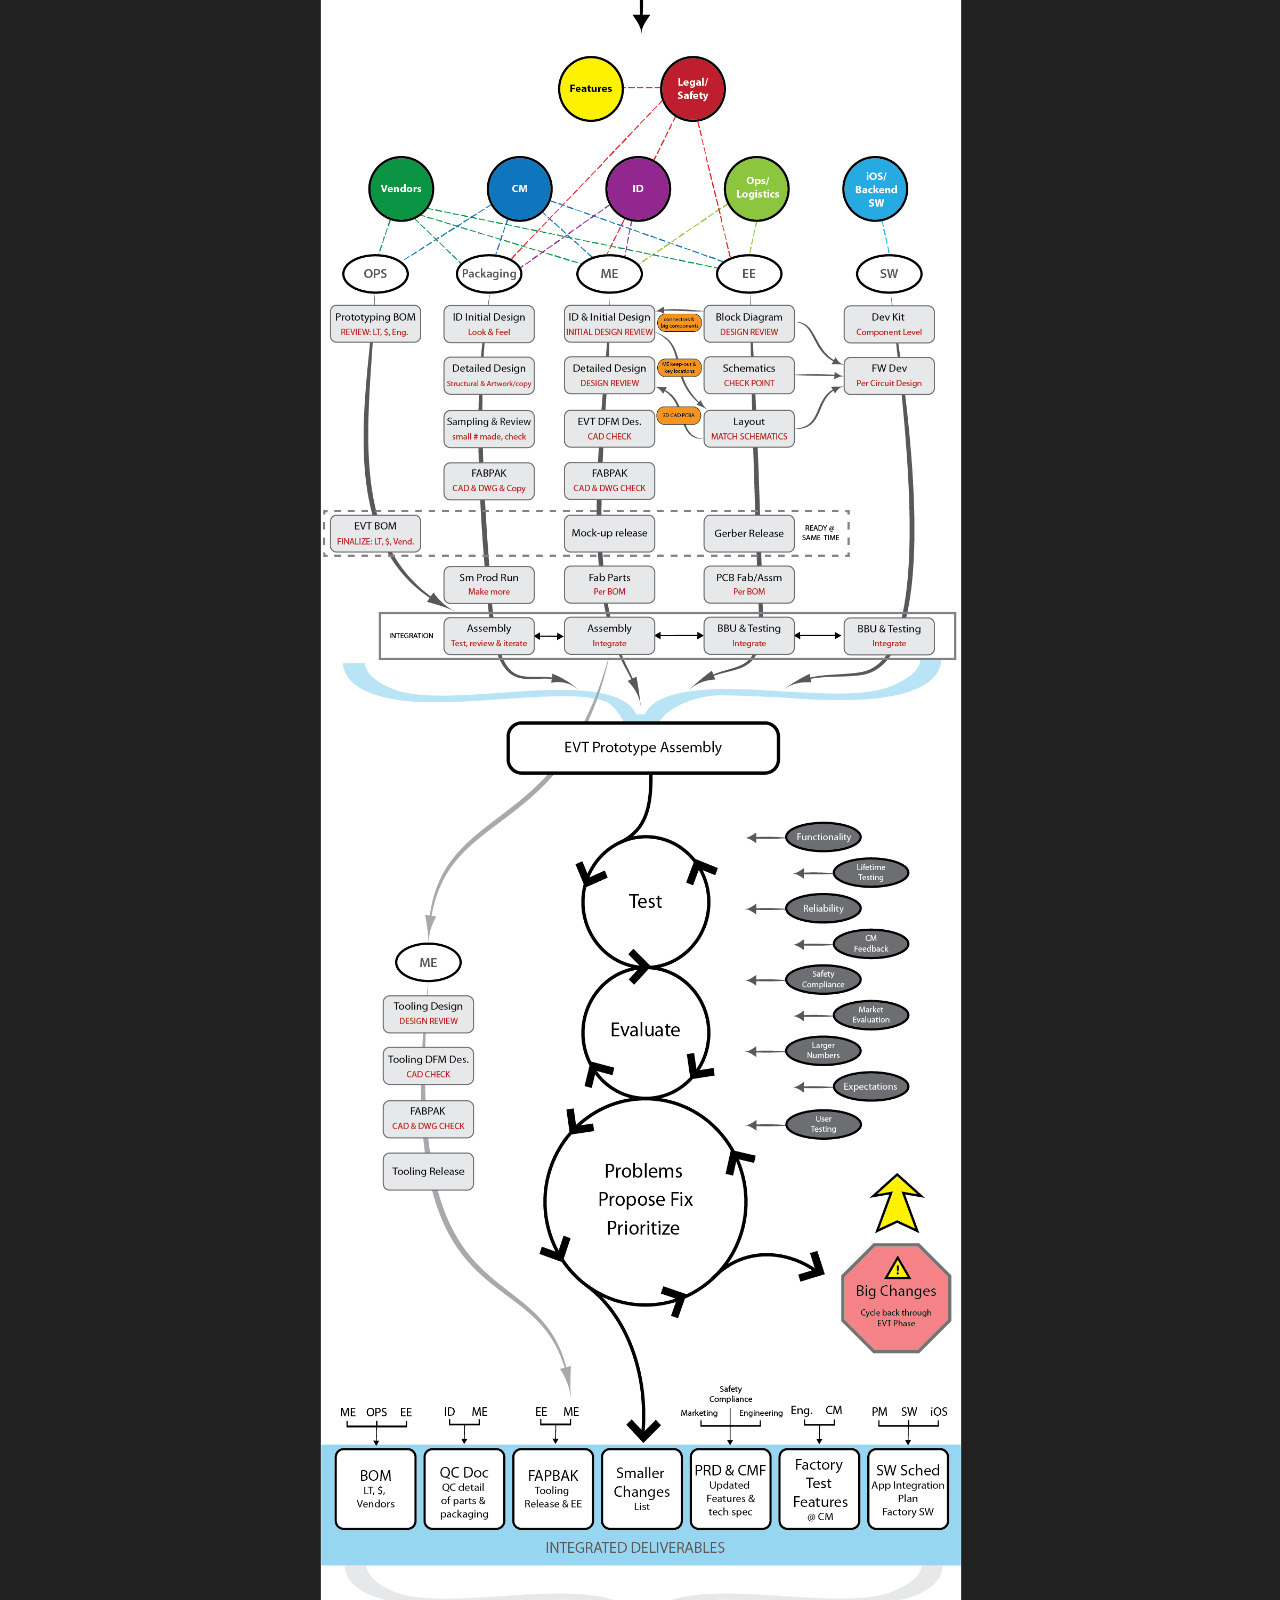
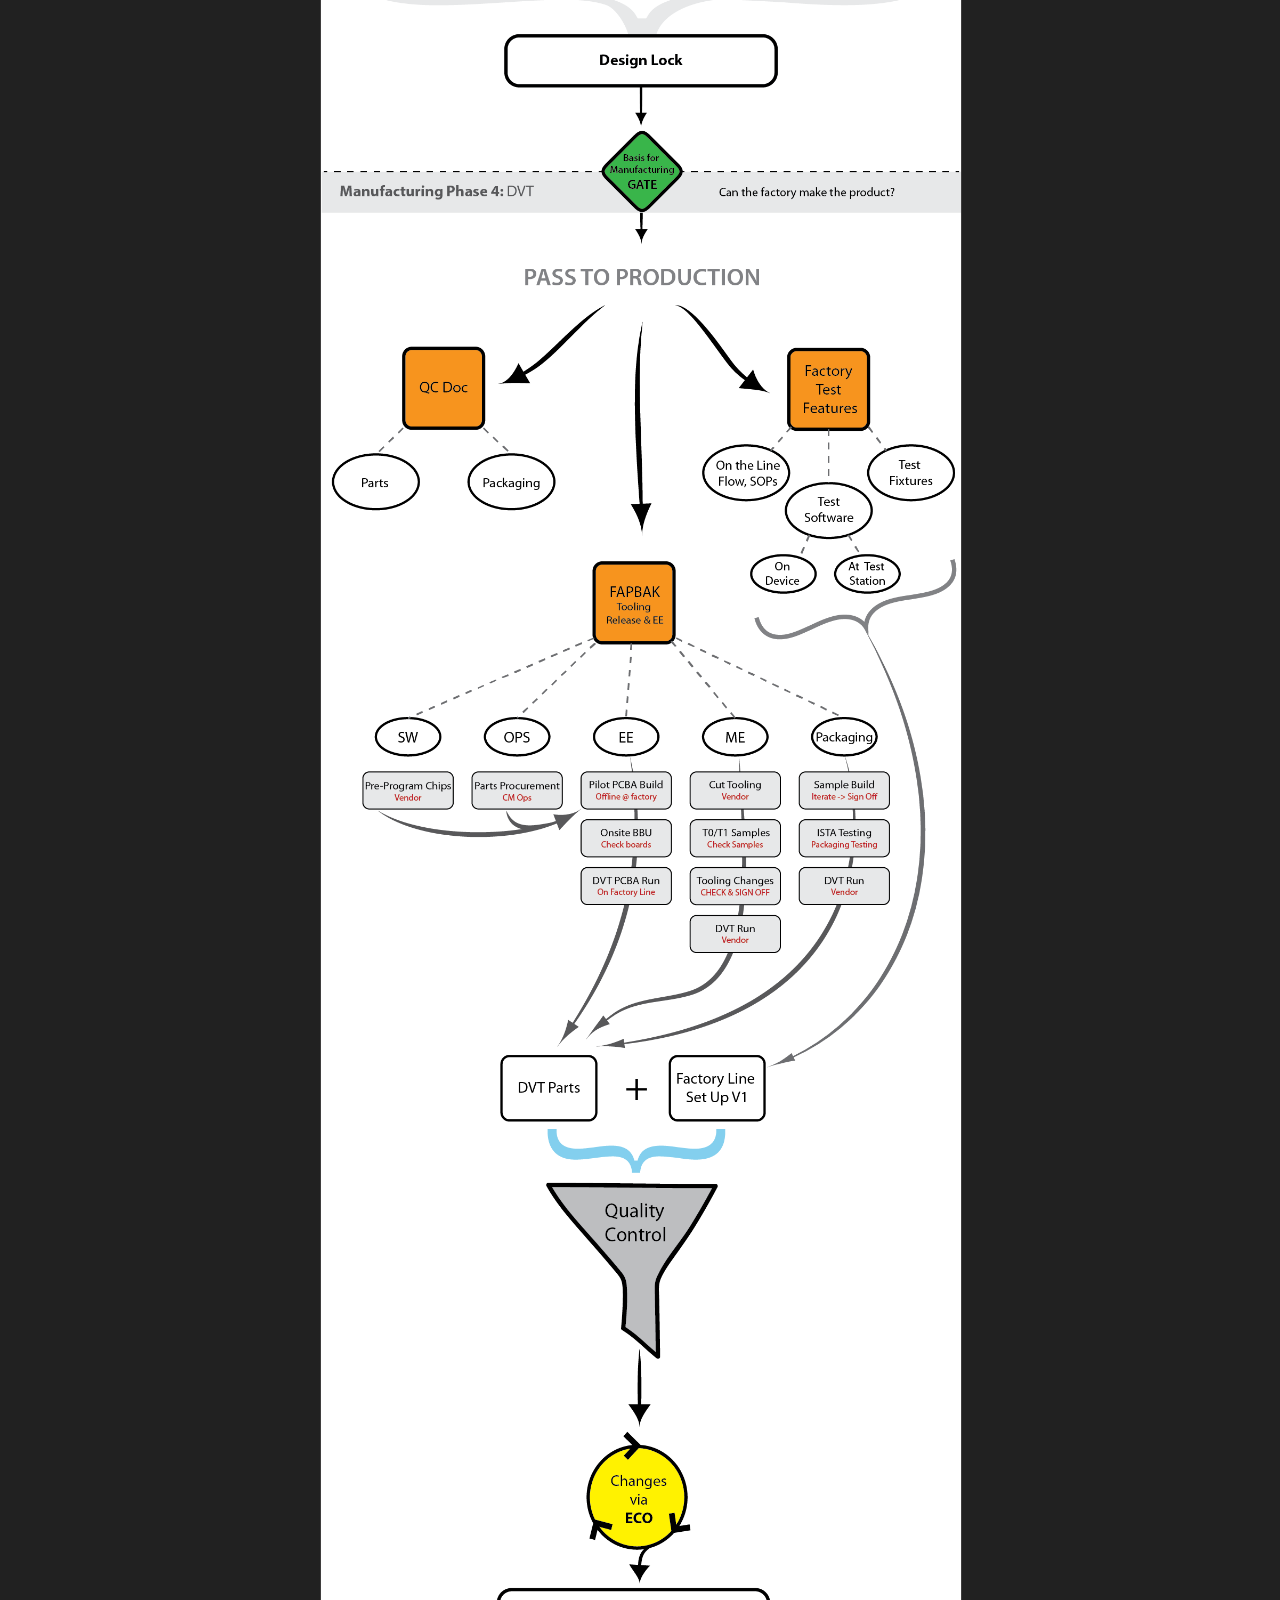
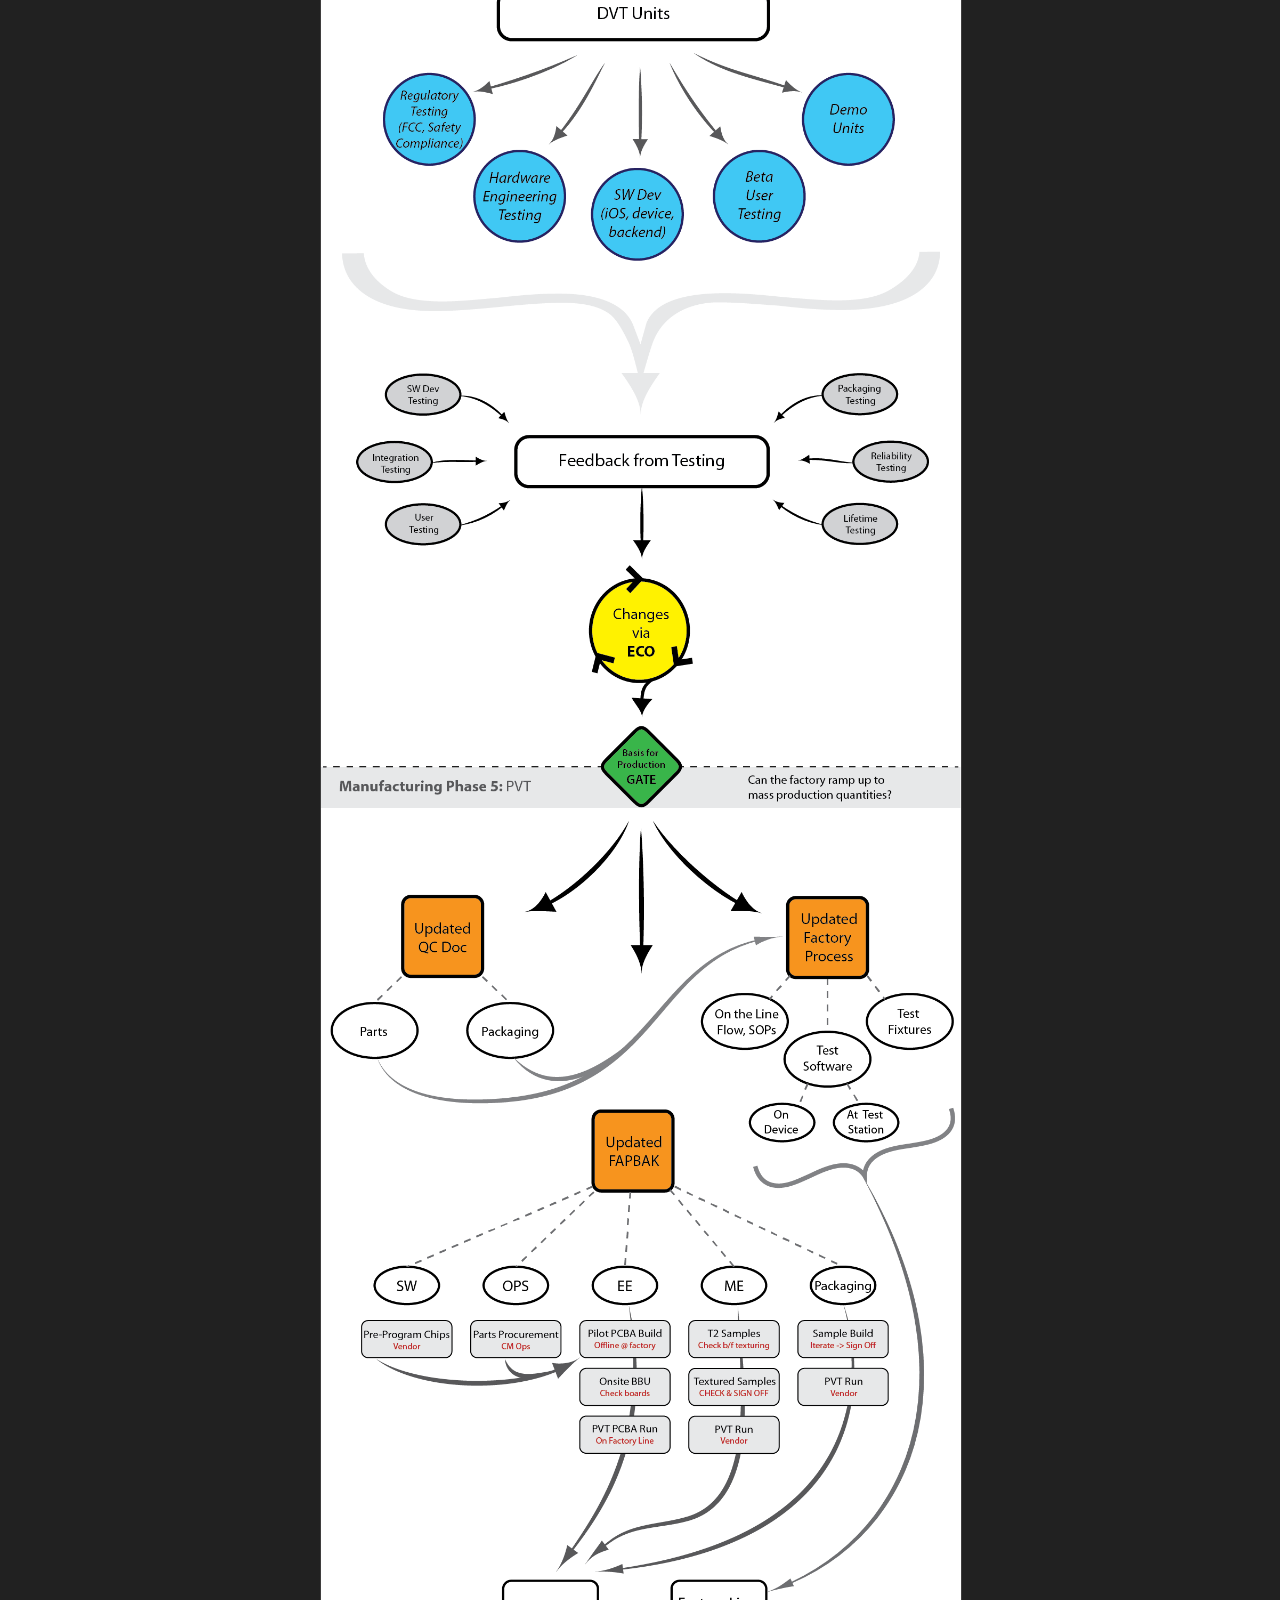
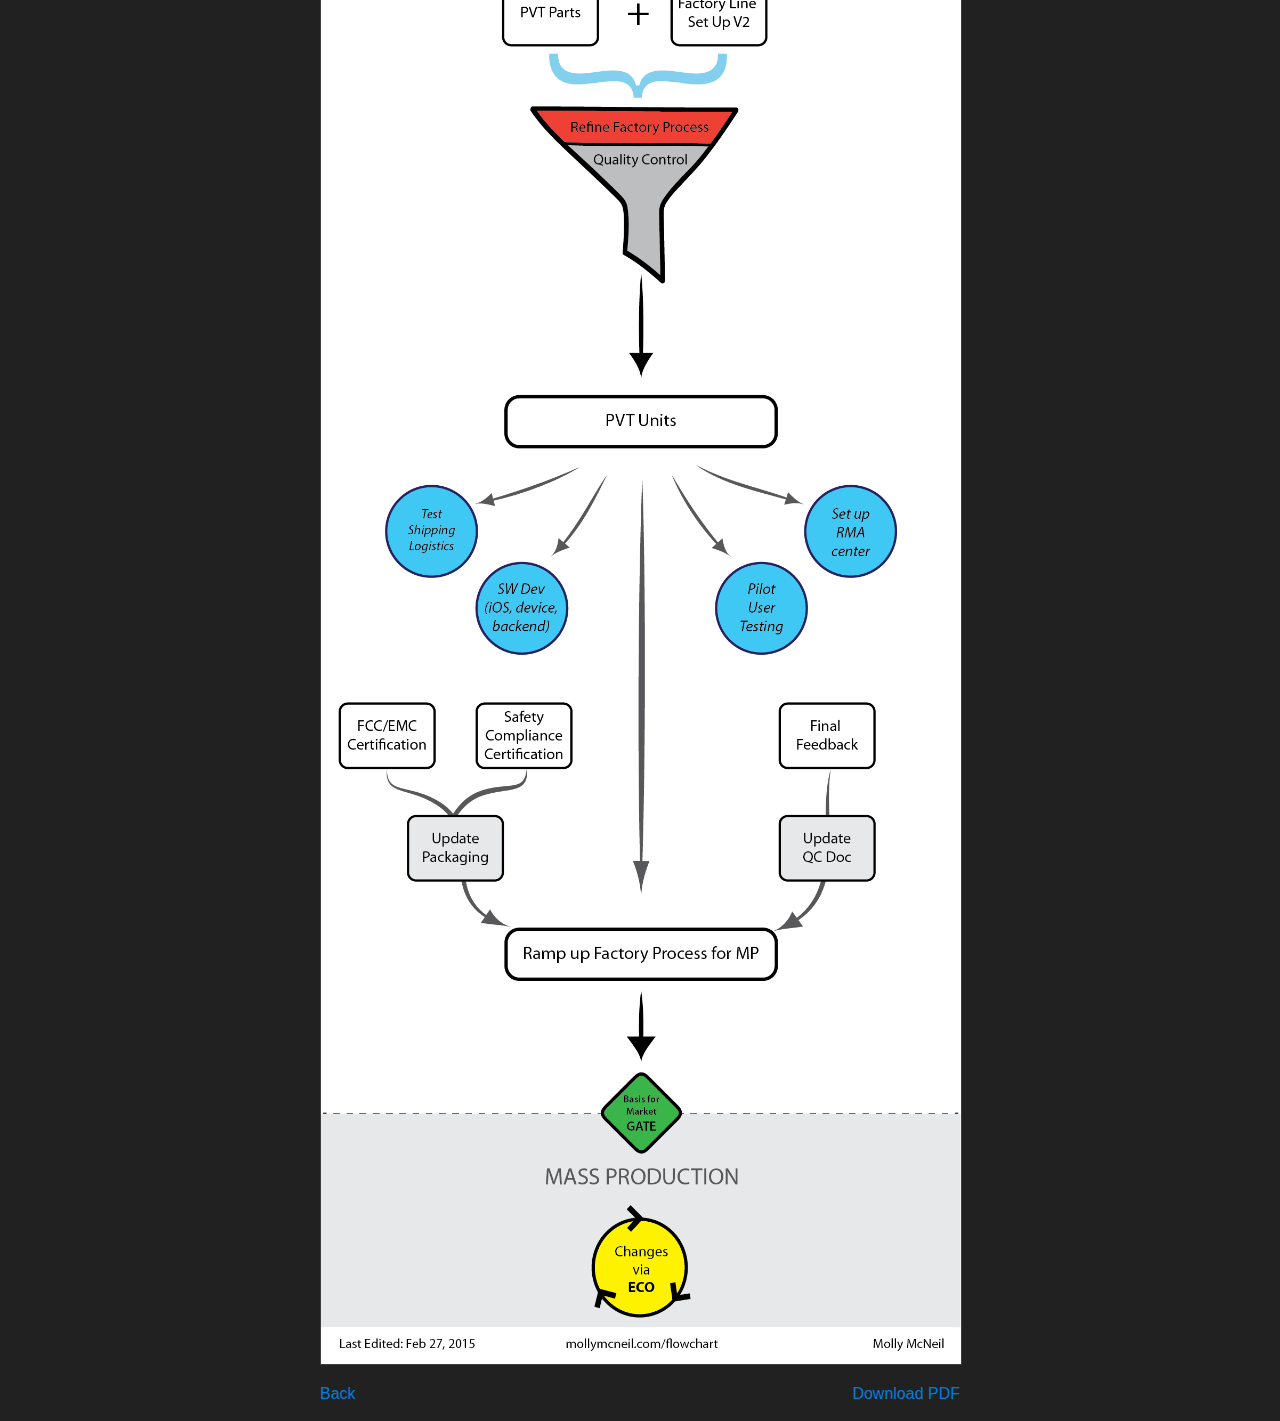
==== commit 15ed132b: "changed text on /flowchart" ====
--- a/flowchart.html
+++ b/flowchart.html
@@ -38,9 +38,9 @@
           </em>
         </p>
 		    <p> 
-		    	Building a hardware product is not easy, but after the on-time launch of Leeo, I felt like I should share with you how we did it. The following chart goes through the various phases of IoT product development (Prototyping, EVT, DVT, PVT, and finally Mass Production). It shows what needs doing, and more importantly who needs to talk to whom, to get everything done in time.
+		    	Building a hardware product is not easy, but after my experience of an on-time launch of a consumer product, I felt like I should share my approach. The following chart goes through the various phases of IoT product development (Prototyping, EVT, DVT, PVT, and finally Mass Production). It shows what needs doing, and more importantly who needs to talk to whom, to get everything done in time.
           <br>
-          As the project manager on the product, I was responsible for setting the deadlines for each gate and milestones and getting the right people moving in the right direction. Please <a href="https://twitter.com/Molly_Mc_Neil">let me know</a> if you have any feedback about the chart, I'd love to chat about it! Also you can download a PDF version at the bottom of the page - it contains text to explain the process.
+          As the project manager on the product, I was responsible for setting the deadlines for each gate and milestones and getting the right people moving in the right direction. Please <a href="https://twitter.com/Molly_Mc_Neil">let me know</a> if you have any feedback about the chart or process, I'd love to chat about it! Also you can download a PDF version at the bottom of the page - it contains additional text to explain the process.
           <br>
           Good luck!
           <br>
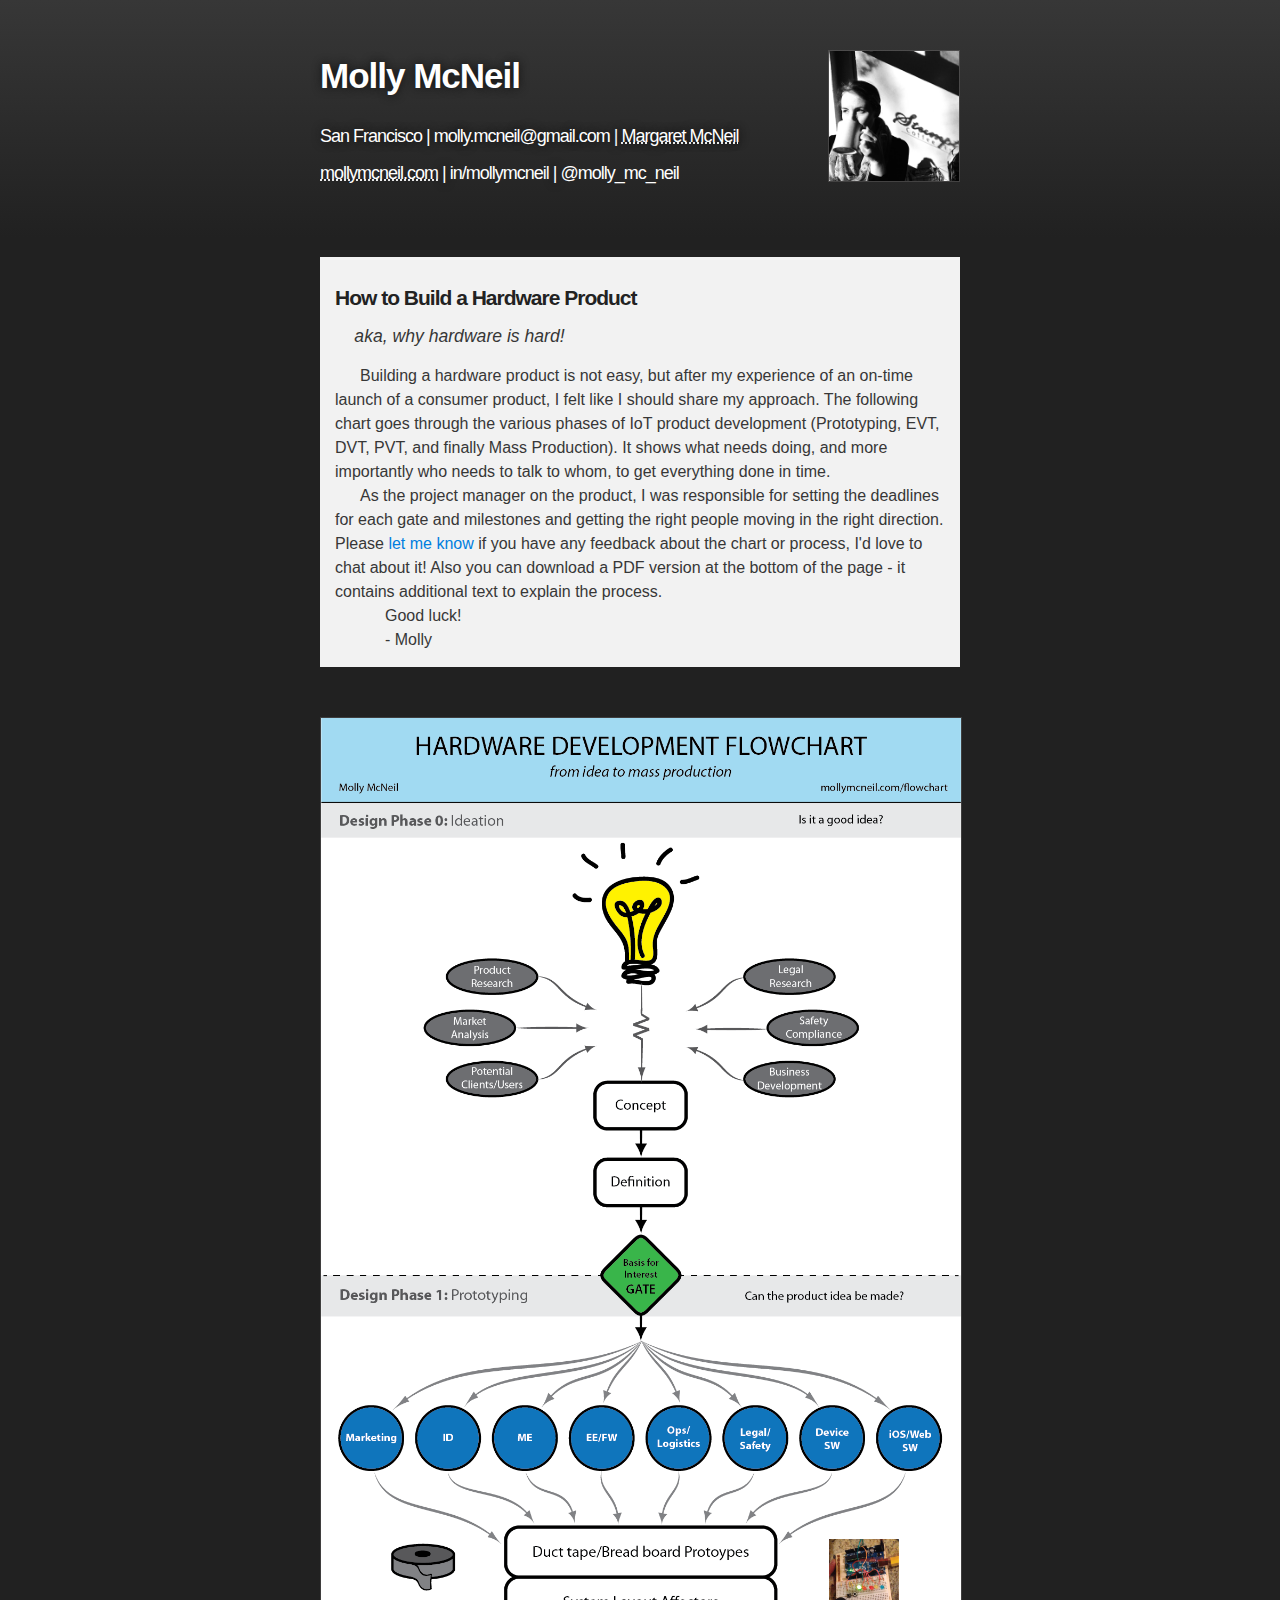
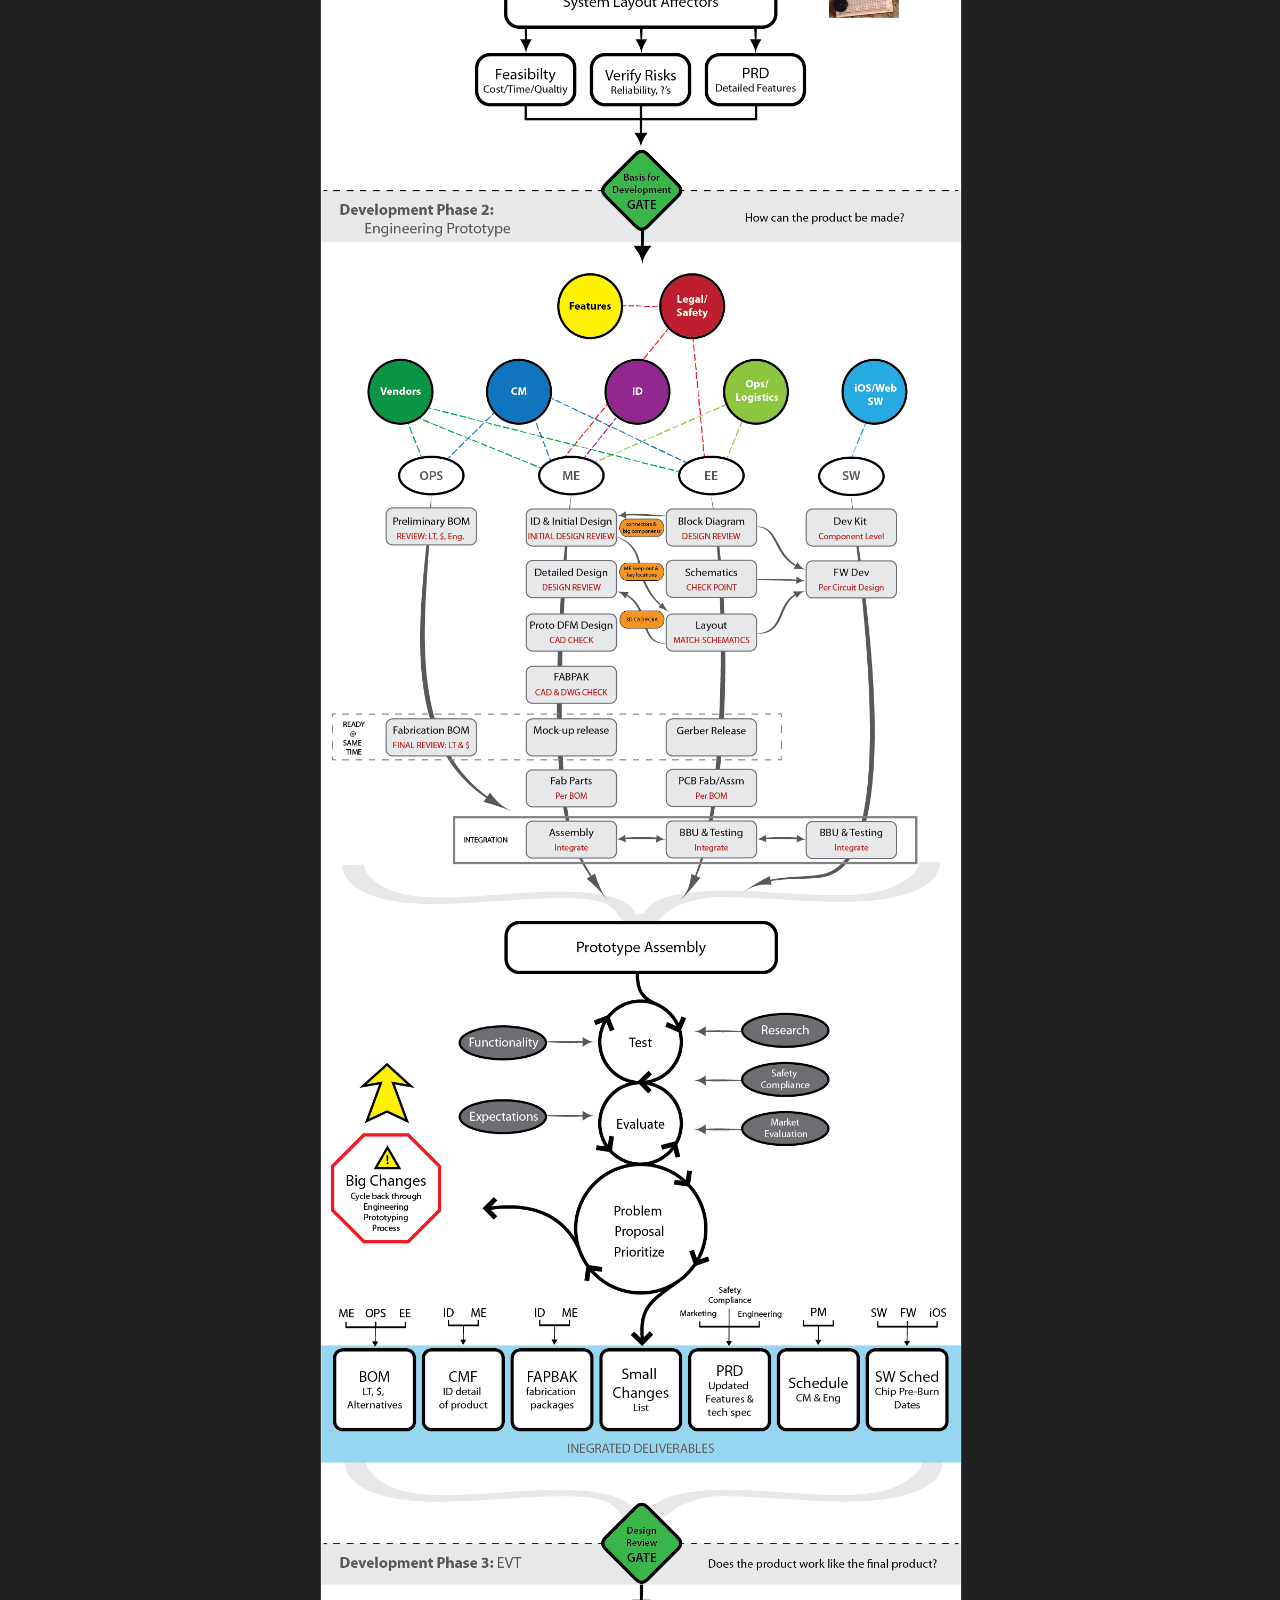
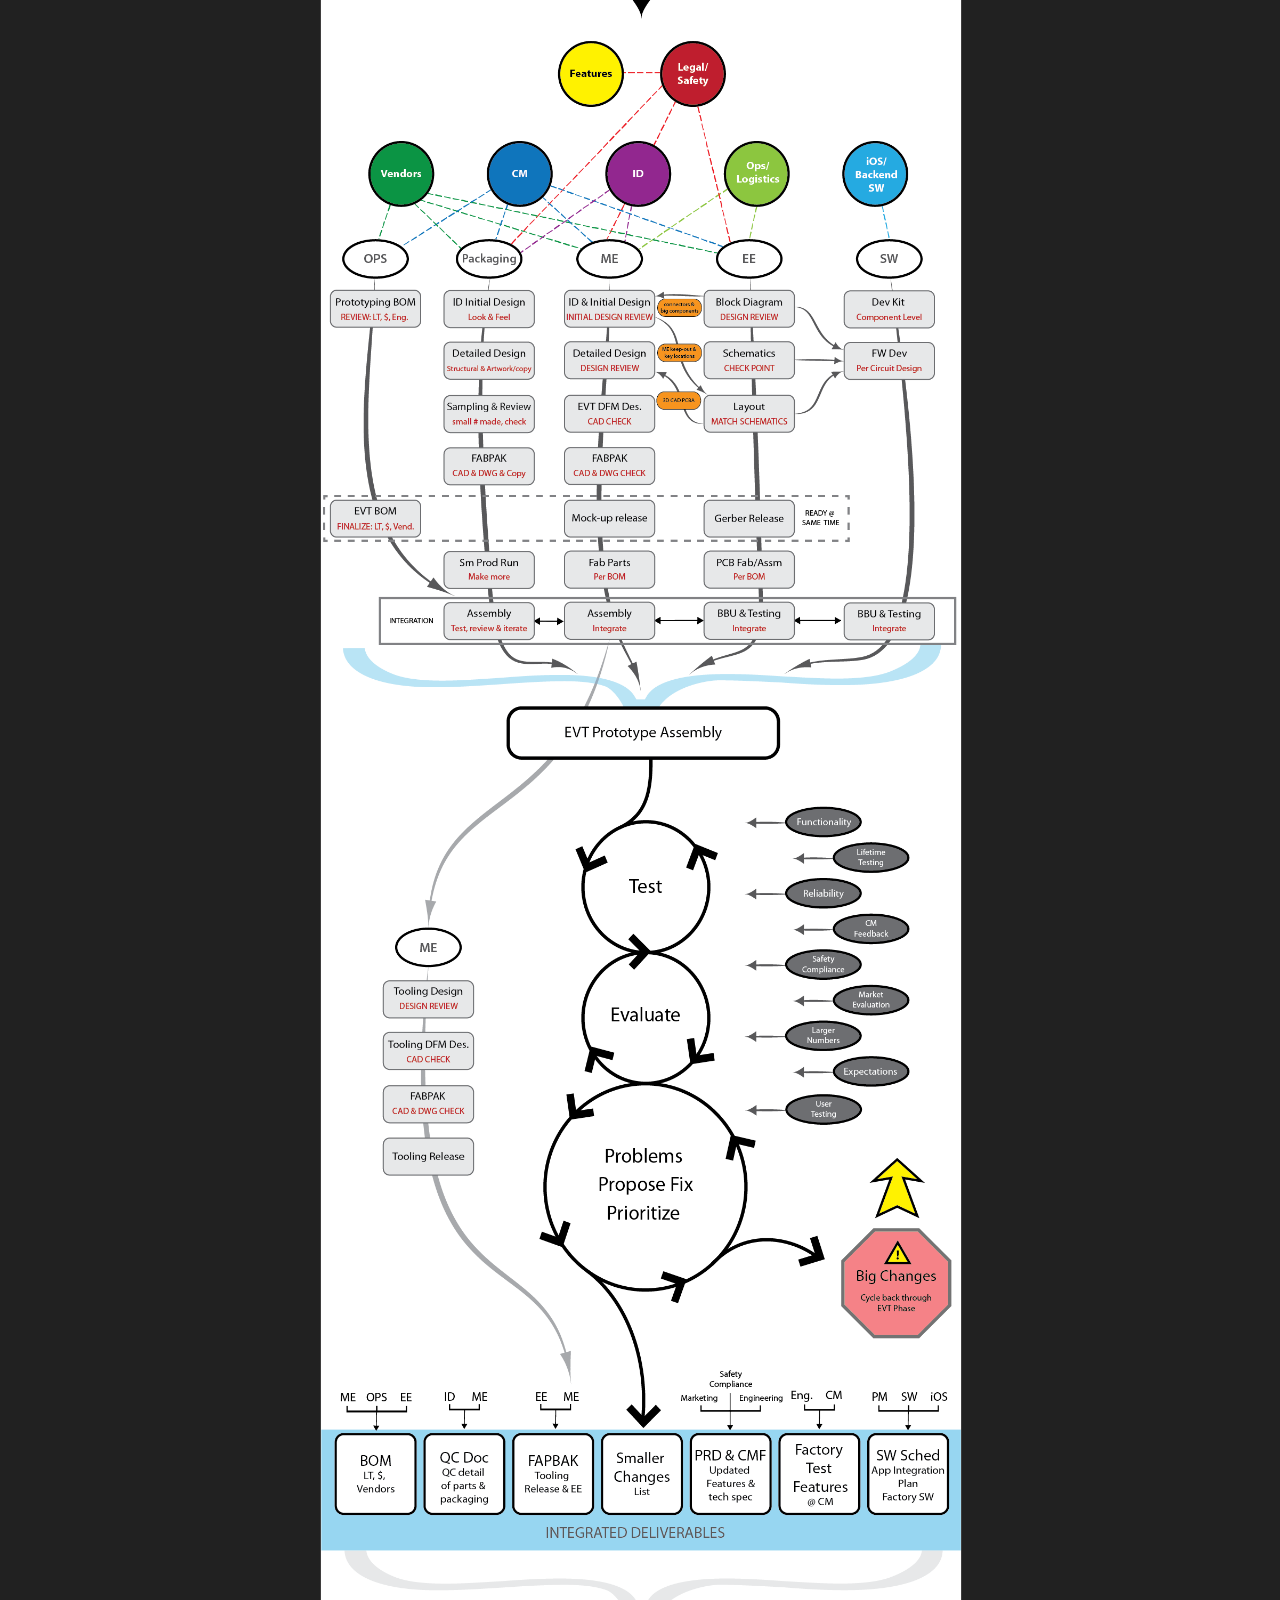
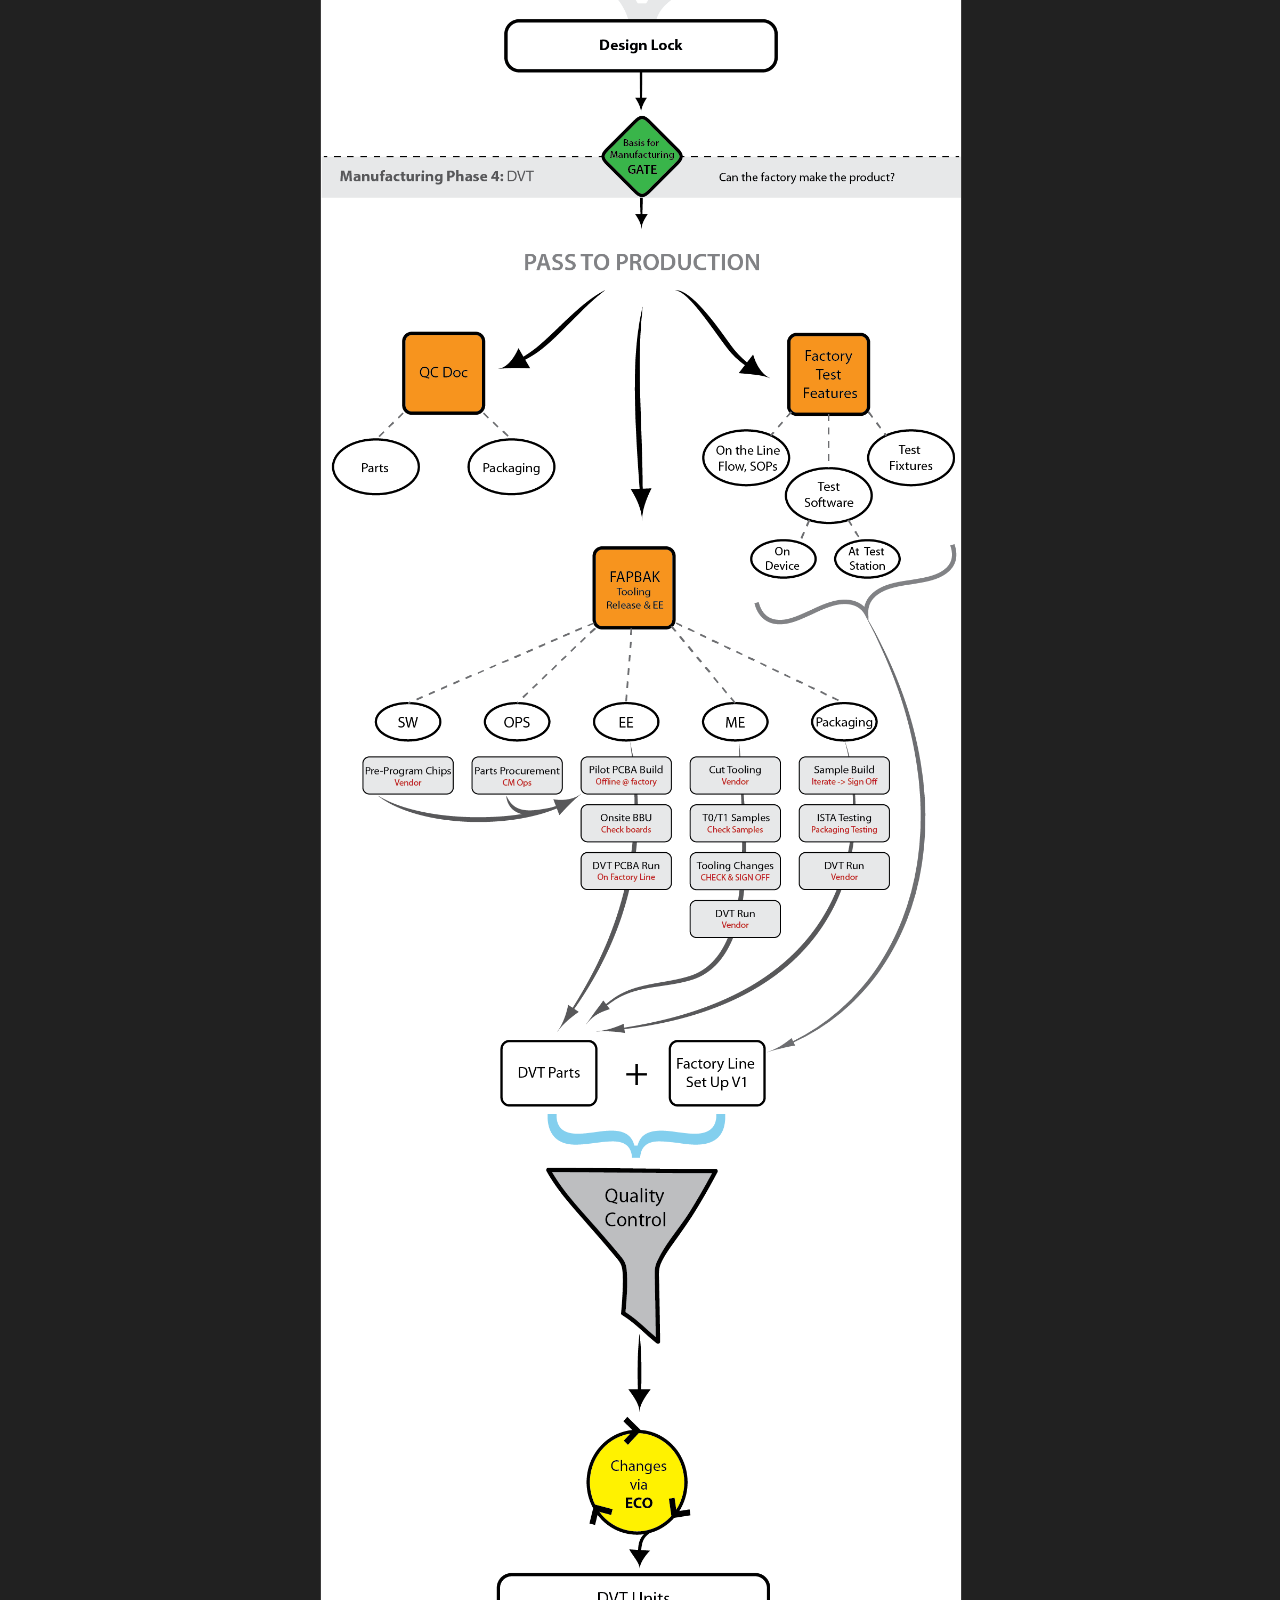
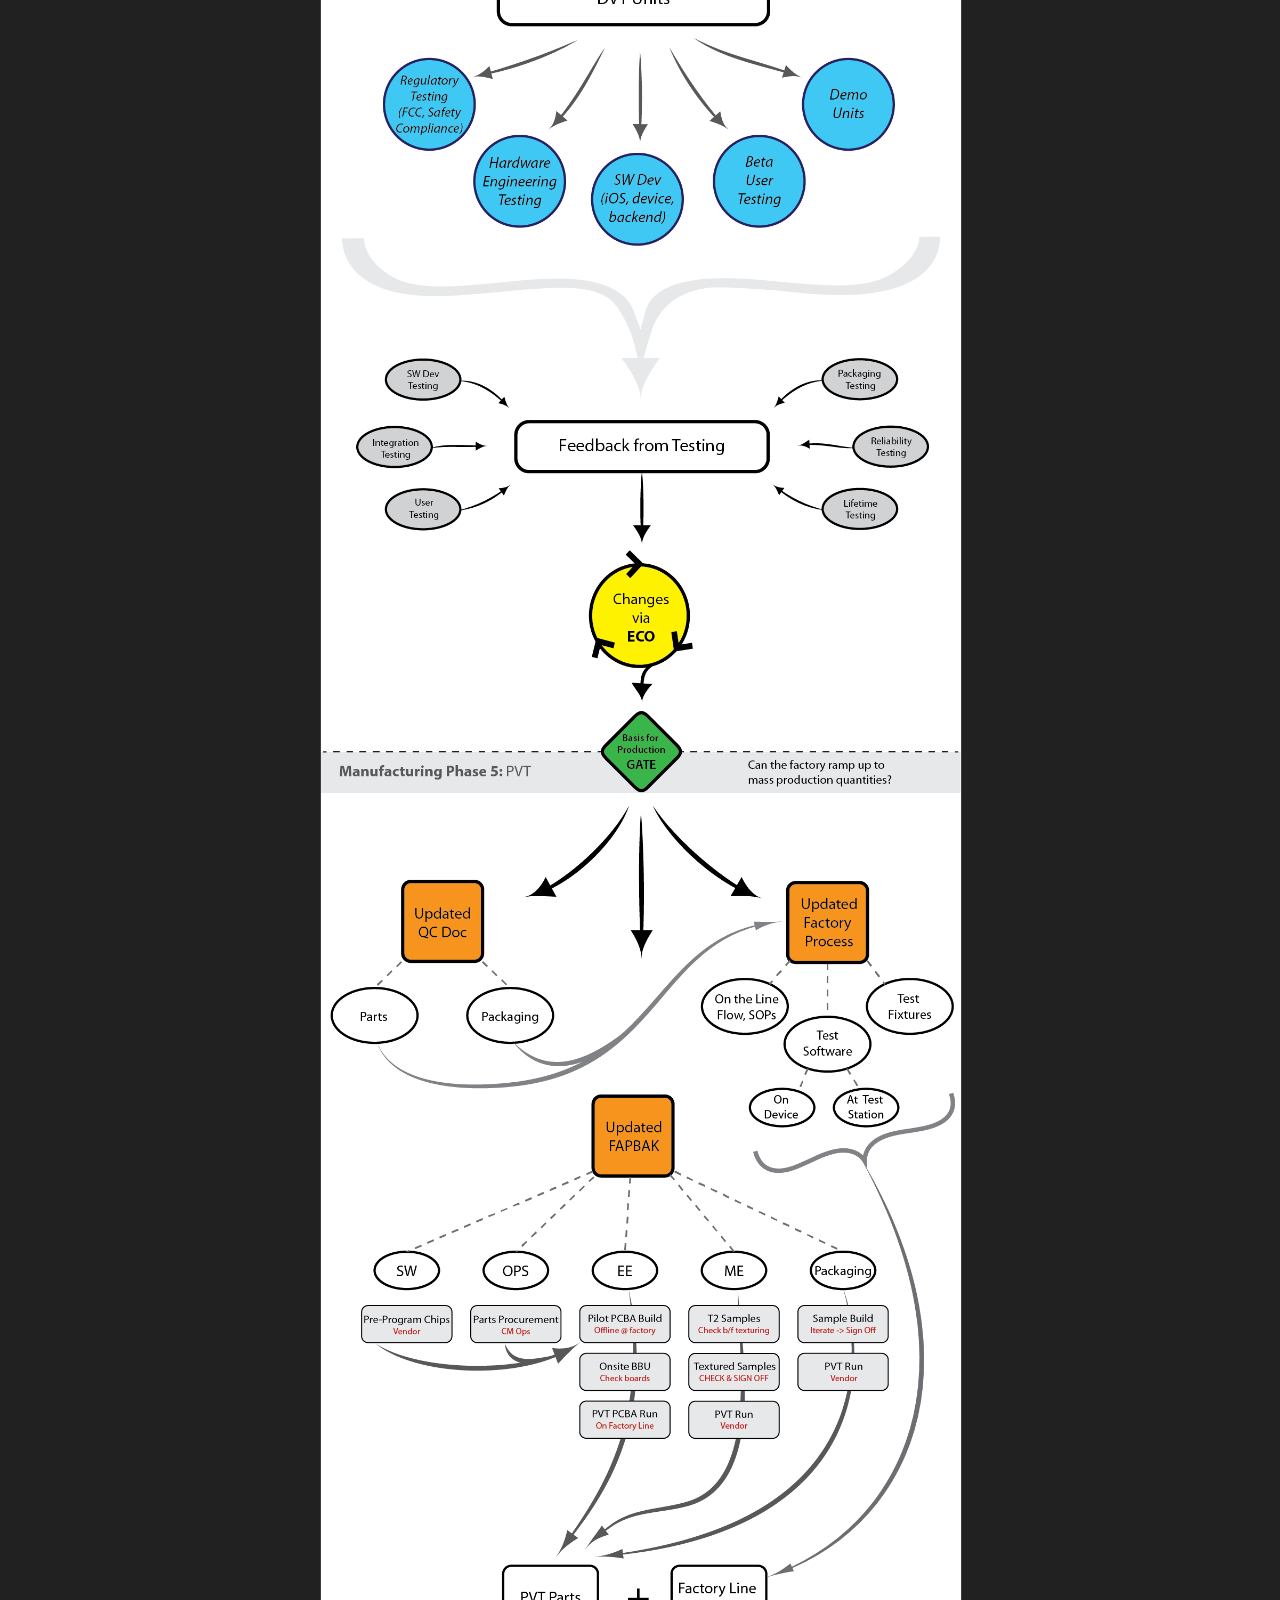
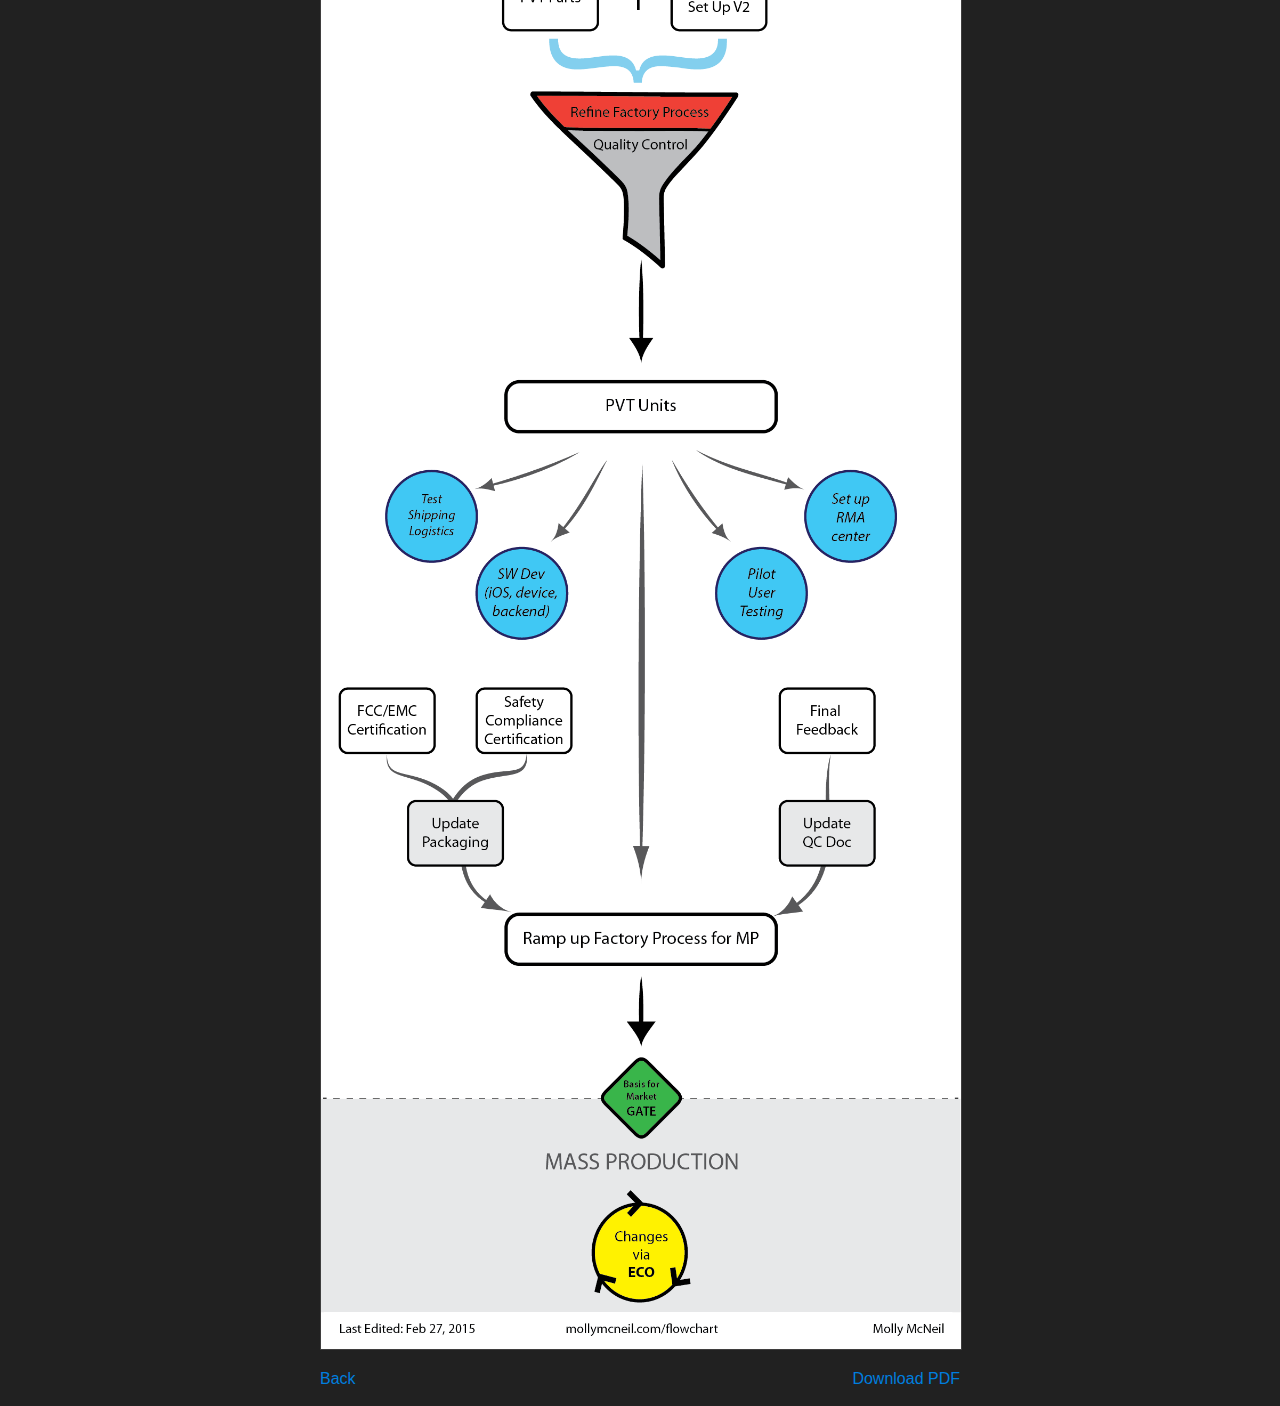
==== commit b2ceb635: "changed text on /flowchart again" ====
--- a/flowchart.html
+++ b/flowchart.html
@@ -37,14 +37,17 @@
           aka, why hardware is hard!
           </em>
         </p>
-		    <p> 
+		    <p style="text-indent: 25px; margin-bottom: 0px"> 
 		    	Building a hardware product is not easy, but after my experience of an on-time launch of a consumer product, I felt like I should share my approach. The following chart goes through the various phases of IoT product development (Prototyping, EVT, DVT, PVT, and finally Mass Production). It shows what needs doing, and more importantly who needs to talk to whom, to get everything done in time.
-          <br>
+        </p>
+        <p style="text-indent: 25px; margin: 0px 0px 0px 0px">
           As the project manager on the product, I was responsible for setting the deadlines for each gate and milestones and getting the right people moving in the right direction. Please <a href="https://twitter.com/Molly_Mc_Neil">let me know</a> if you have any feedback about the chart or process, I'd love to chat about it! Also you can download a PDF version at the bottom of the page - it contains additional text to explain the process.
-          <br>
+        </p>
+        <p style="text-indent: 50px; margin: 0px 0px 0px 0px">
           Good luck!
-          <br>
-          Molly
+        </p>
+        <p style="text-indent: 50px; margin: 0px 0px 0px 0px">
+          - Molly
 		    </p>
 	  	</div>
 
